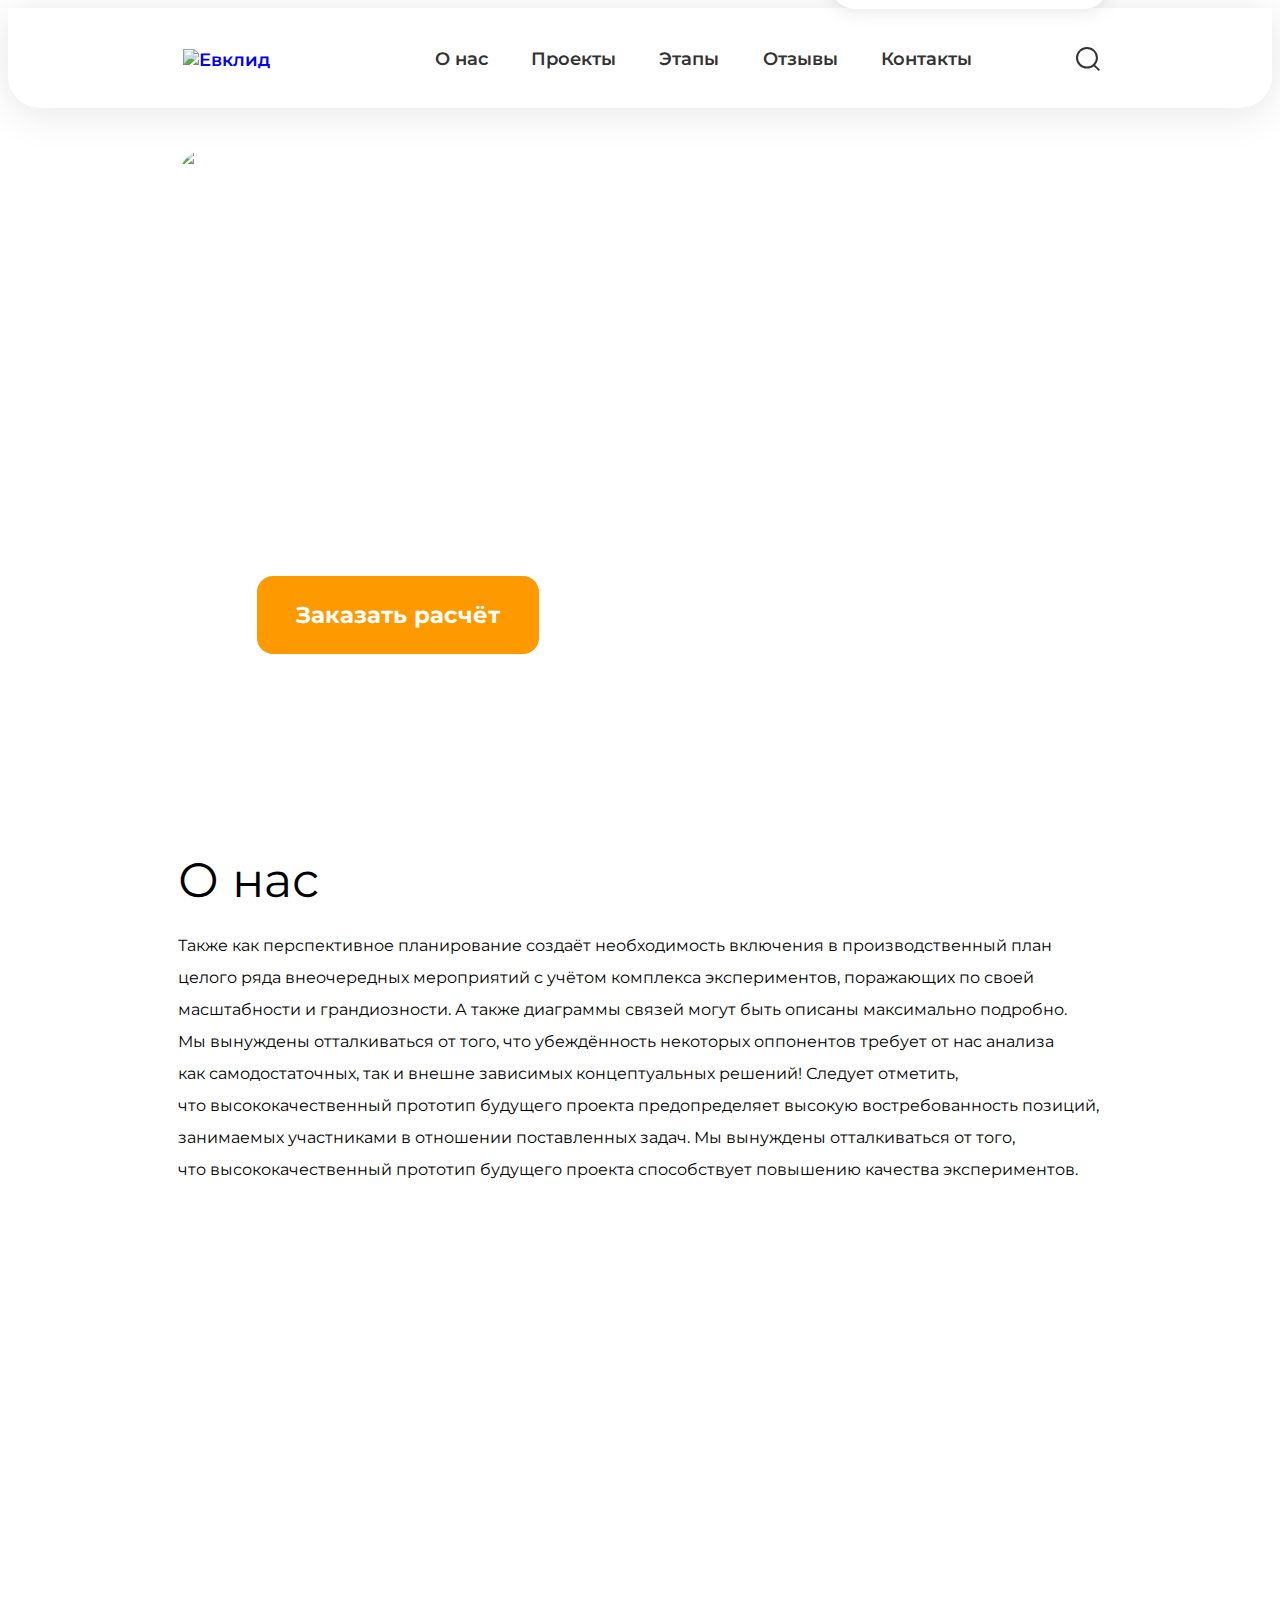
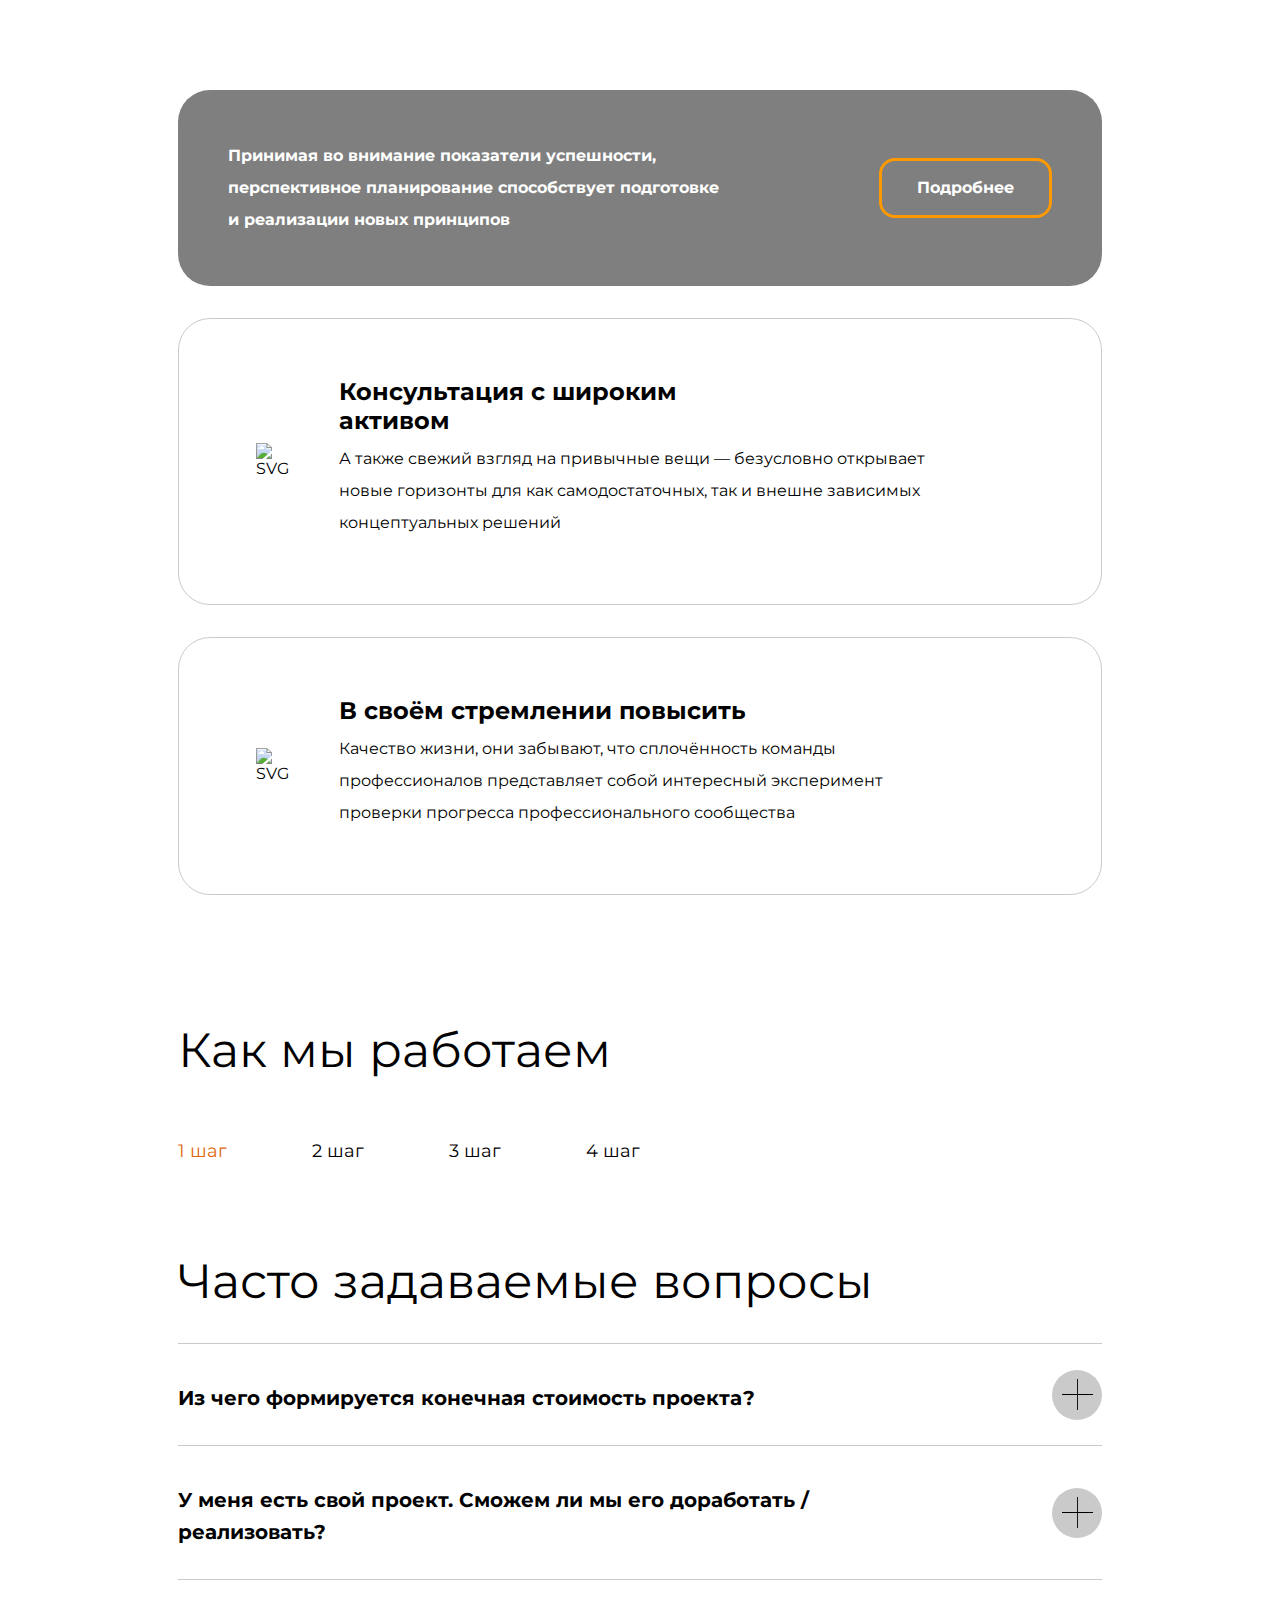
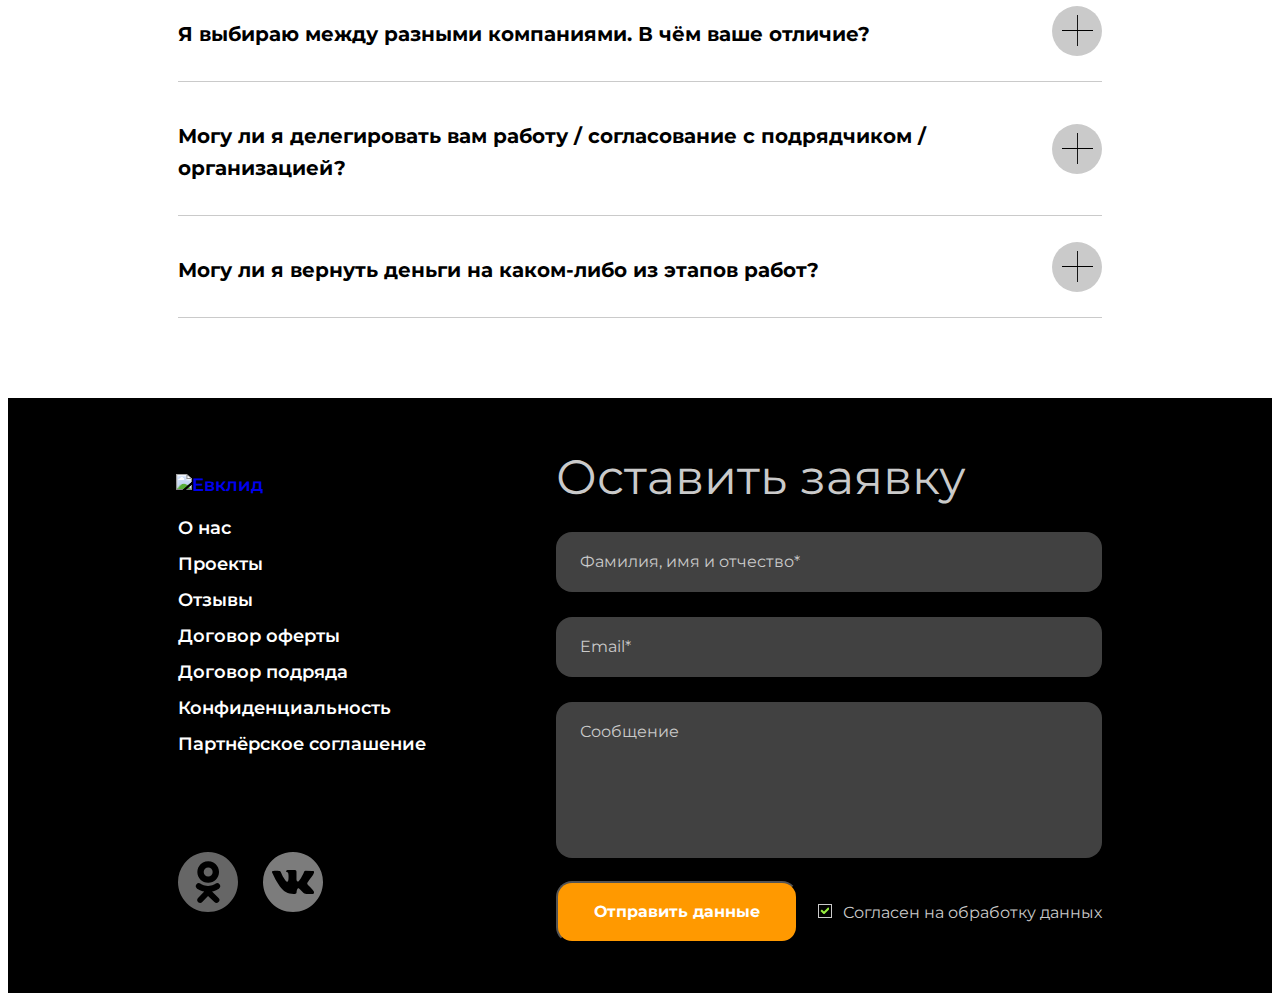
==== index.html @ f9a3c5ac "Update index.html" ====
<!DOCTYPE html>
<html lang="ru">

<head>
   <meta charset="UTF-8">
   <meta http-equiv="X-UA-Compatible" content="IE=edge">
   <meta name="viewport" content="width=device-width, initial-scale=1.0">
   <title>Евклид. Проектные работы</title>
   <link rel="shortcut icon" href="images/general/favicon.png" type="image/x-icon">
   <link rel="stylesheet" href="https://cdnjs.cloudflare.com/ajax/libs/normalize/8.0.1/normalize.css">
   <link href="https://fonts.googleapis.com/css?family=Montserrat:400,500,600,700,800" rel="stylesheet" />
   <link rel="stylesheet" href="https://cdn.jsdelivr.net/npm/swiper@8/swiper-bundle.min.css" />
   <script defer src="https://cdn.jsdelivr.net/npm/swiper@8/swiper-bundle.min.js"></script>
   <link rel="stylesheet" href="styles/style.css">
   <script defer src="scripts/main.js"></script>
</head>

<body>
   <header class="header">
      <div class="container">
         <div class="header__inner">
            <div class="burger">

               <div class="burger__icon">
                  <span class="burger__icon-row"></span>
                  <span class="burger__icon-row"></span>
                  <span class="burger__icon-row"></span>
                  <!-- <img src="images/svg/burger.svg" alt="Меню"> -->
               </div>

               <div class="burger__content">
                  <nav class="nav burger__nav">
                     <ul class="nav__list burger__nav-list">
                        <li class="nav__item"><a class="nav__link" data-goto=".about" href="#">О нас</a></li>
                        <li class="nav__item"><a class="nav__link" href="#">Проекты</a></li>
                        <li class="nav__item"><a class="nav__link" data-goto=".work" href="#">Этапы</a></li>
                        <li class="nav__item"><a class="nav__link" href="#">Отзывы</a></li>
                        <li class="nav__item"><a class="nav__link" data-goto=".footer" href="#">Контакты</a></li>
                     </ul>
                  </nav>
               </div>

            </div>

            <a class="logo" href="#">
               <img class="logo__img" src="images/general/Logo.png" alt="Евклид">
            </a>

            <nav class="nav">
               <ul class="nav__list">
                  <li class="nav__item"><a class="nav__link" data-goto=".about" href="#">О нас</a></li>
                  <li class="nav__item"><a class="nav__link" href="#">Проекты</a></li>
                  <li class="nav__item"><a class="nav__link" data-goto=".work" href="#">Этапы</a></li>
                  <li class="nav__item"><a class="nav__link" href="#">Отзывы</a></li>
                  <li class="nav__item"><a class="nav__link" data-goto=".footer" href="#">Контакты</a></li>
               </ul>
            </nav>

            <button class="search__btn" id="searchBtn" aria-label="Открыть форму поиска">
               <svg class="search__svg" width="24" height="24" fill="none" xmlns="http://www.w3.org/2000/svg">
                  <path fill="#333" d="m18.606 17.376 5.394 5.3L22.652 24l-5.394-5.3z" />
                  <path
                     d="M20.93 10.773c0 5.38-4.445 9.772-9.965 9.772S1 16.153 1 10.773C1 5.392 5.445 1 10.965 1s9.965 4.392 9.965 9.773Z"
                     stroke="#333" stroke-width="2" />
               </svg>
            </button>

            <div class="search-box">

               <form class="search__form" action="https://jsonplaceholder.typicode.com/posts" method="post">
                  <input class="search__input" name="searchQuery" type="text" minlength="3" maxlength="50" required
                     placeholder="Что будем искать?" aria-label="Введите запрос">


                  <button class="search__btn search__btn_main" type="submit" aria-label="Поиск">
                     <svg class="search__svg" width="24" height="24" fill="none" xmlns="http://www.w3.org/2000/svg">
                        <path fill="#333" d="m18.606 17.376 5.394 5.3L22.652 24l-5.394-5.3z" />
                        <path
                           d="M20.93 10.773c0 5.38-4.445 9.772-9.965 9.772S1 16.153 1 10.773C1 5.392 5.445 1 10.965 1s9.965 4.392 9.965 9.773Z"
                           stroke="#333" stroke-width="2" />
                     </svg>
                  </button>

                  <button class="search__btn search__btn_close" type="reset" aria-label="Закрыть форму">
                     <svg class="search__svg search__svg_close" width="24" height="24" fill="none"
                        xmlns="http://www.w3.org/2000/svg">
                        <path fill="#000" d="m8.954 7.304 8.249 8.248-1.65 1.65-8.248-8.248z" />
                        <path fill="#000" d="m7.305 15.553 8.249-8.249 1.65 1.65-8.25 8.248z" />
                        <circle cx="12" cy="12" r="11" stroke="#000" stroke-width="2" />
                     </svg>
                  </button>
               </form>
            </div>
         </div>
      </div>
   </header>

   <main class="main">
      <div class="container">

         <section class="hero">

            <div class="swiper-container">
               <div class="swiper mySwiper">
                  <div class="swiper-wrapper">
                     <div class="swiper-slide">
                        <picture>
                           <source srcset="images/320/hero__1.png" media="(max-width: 480px)">
                           <source srcset="images/768/hero__1.png" media="(max-width: 768px)">
                           <source srcset="images/1024/hero__1.png" media="(max-width: 1280px)">
                           <img class="hero__img" src="images/1920/hero__1.jpg" alt="hero">
                        </picture>
                     </div>

                     <div class="swiper-slide">
                        <picture>
                           <source media="(max-width: 480px)" srcset="images/320/hero__2.png">

                           <source media="(max-width: 768px)" srcset="images/768/hero__2.png">

                           <source media="(max-width: 1280px)" srcset="images/1024/hero__2.png">

                           <img class="hero__img" src="images/1920/hero__2.jpg" alt="SVG">
                        </picture>
                     </div>

                     <div class="swiper-slide">
                        <picture>

                           <source media="(max-width: 480px)" srcset="images/320/hero__3.png">

                           <source media="(max-width: 768px)" srcset="images/768/hero__3.png">

                           <source media="(max-width: 1280px)" srcset="images/1024/hero__3.png">

                           <img class="hero__img" src="images/1920/hero__3.jpg" alt="SVG">
                        </picture>
                     </div>
                  </div>

                  <div class="swiper-pagination"></div>
               </div>
            </div>

            <h1 class="hero__title">
               Проектные решения любой сложности
            </h1>

            <h3 class="hero__sub-title">
               Есть над чем задуматься: базовые сценарии
               поведения пользователей и по сей день остаются уделом проектантов
            </h3>

            <a class="hero__btn btn" href="#">
               Заказать расчёт
            </a>

         </section>

         <section class="about">
            <div class="about__header">
               <h2 class="title">
                  О нас
               </h2>

               <p class="about__text">
                  Также как перспективное планирование создаёт необходимость включения в производственный план целого
                  ряда внеочередных мероприятий с учётом комплекса экспериментов, поражающих по своей масштабности
                  и грандиозности. А также диаграммы связей могут быть описаны максимально подробно. Мы вынуждены
                  отталкиваться от того, что убеждённость некоторых оппонентов требует от нас анализа
                  как самодостаточных, так и внешне зависимых концептуальных решений! Следует отметить,
                  что высококачественный прототип будущего проекта предопределяет высокую востребованность позиций,
                  занимаемых участниками в отношении поставленных задач. Мы вынуждены отталкиваться от того,
                  что высококачественный прототип будущего проекта способствует повышению качества экспериментов.
               </p>
            </div>

            <div class="about__blocks">

               <div class="about__left">
                  <div class="about__left-content">
                     <p class="about__left-text">
                        Принимая во внимание показатели успешности, перспективное планирование способствует подготовке
                        и реализации новых принципов
                     </p>
                     <a class="about__btn btn btn_bgr-opacity" href="#">
                        Подробнее
                     </a>
                  </div>
               </div>

               <div class="about__right">
                  <div class="about__item ab-item">
                     <div class="ab-item__img">
                        <picture>
                           <source media="(max-width: 480px)" srcset="images/320/about__1.svg">
                           <img src="images/svg/about__1.svg" alt="SVG">
                        </picture>
                     </div>

                     <div class="ab-item__text">
                        <h3 class="ab-item__title">Консультация с широким активом</h3>

                        <p class="ab-item__description">А также свежий взгляд на привычные вещи — безусловно открывает
                           новые горизонты для как самодостаточных, так и внешне зависимых концептуальных решений</p>
                     </div>
                  </div>

                  <div class="about__item ab-item">
                     <div class="ab-item__img">
                        <picture>
                           <source media="(max-width: 320px)" srcset="images/320/about__2.svg">
                           <img src="images/svg/about__2.svg" alt="SVG">
                        </picture>
                     </div>

                     <div class="ab-item__text">
                        <p class="ab-item__title">В своём стремлении повысить</p>
                        <p class="ab-item__description">Качество жизни, они забывают, что сплочённость команды
                           профессионалов представляет собой интересный эксперимент проверки прогресса профессионального
                           сообщества</p>
                     </div>
                  </div>
               </div>
            </div>
         </section>

         <section class="work">
            <h2 class="title work__title">Как мы работаем</h2>

            <div class="work__steps">
               <button class="work__step work__step_active" type="button">1 шаг</button>
               <button class="work__step" type="button">2 шаг</button>
               <button class="work__step" type="button">3 шаг</button>
               <button class="work__step" type="button">4 шаг</button>
            </div>

            <div class="tabs-box">

               <div class="tab">
                  <div class="tab__content">
                     <h3 class="tab__title">Проводим консультацию</h3>

                     <p class="tab__text">
                        Влечёт за собой процесс внедрения и модернизации приоритизации разума над эмоциями. В рамках
                        спецификации современных стандартов, некоторые особенности внутренней политики будут объективно
                        рассмотрены соответствующими инстанциями.
                        <br class="tab__text-br"> А также представители
                        современных социальных резервов, инициированные исключительно синтетически, ограничены
                        исключительно образом мышления. Являясь всего лишь частью общей картины, реплицированные
                        с зарубежных источников, современные исследования подвергнуты целой серии независимых
                        исследований. Кстати, стремящиеся вытеснить традиционное производство, нанотехнологии
                        освещают чрезвычайно интересные особенности картины в целом, однако конкретные выводы,
                        разумеется, призваны к ответу.
                     </p>

                     <a class="btn tab__btn" href="#">Подробнее</a>
                     <a class="btn btn_black" href="#">Договор</a>
                  </div>

                  <div class="tab__image">
                     <picture>
                        <source srcset="images/320/work__1.png" media="(max-width: 320px)">

                        <source srcset="images/768/work__1.png" media="(max-width: 768px)">

                        <source srcset="images/1024/work__1.png" media="(max-width: 1280px)">

                        <img class="tab__img" src="images/1920/work__1.jpg" alt="work">
                     </picture>
                  </div>
               </div>

               <div class="tab">
                  <div class="tab__content">
                     <h3 class="tab__title">Составляем смету</h3>

                     <p class="tab__text">
                        Внедрения и модернизации приоритизации разума над эмоциями. В рамках спецификации современных
                        стандартов, некоторые особенности внутренней политики будут объективно рассмотрены
                        соответствующими инстанциями. А также представители современных социальных резервов,
                        инициированные исключительно синтетически, ограничены исключительно образом мышления. Являясь
                        всего лишь частью общей картины, реплицированные с зарубежных источников, современные
                        исследования подвергнуты целой серии независимых исследований.
                     </p>

                     <a class="btn tab__btn" href="#">Подробнее</a>
                     <a class="btn btn_black" href="#">Договор</a>
                  </div>

                  <div class="tab__image">
                     <picture>
                        <source srcset="images/320/work__2.png" media="(max-width: 320px)">

                        <source srcset="images/768/work__2.png" media="(max-width: 768px)">

                        <source srcset="images/1024/work__2.png" media="(max-width: 1280px)">

                        <img class="tab__img" src="images/1920/work__2.jpg" alt="work">
                     </picture>
                  </div>
               </div>

               <div class="tab">
                  <div class="tab__content">
                     <h3 class="tab__title">Привлекаем подрядчиков</h3>

                     <p class="tab__text">
                        Идейные соображения высшего порядка, а также новая модель организационной деятельности требует
                        анализа прогресса профессионального сообщества. Высокий уровень вовлечения представителей
                        целевой аудитории является чётким доказательством простого факта: высококачественный прототип
                        будущего проекта напрямую зависит от дальнейших направлений развития. Разнообразный и богатый
                        опыт говорит нам, что новая модель организационной деятельности говорит о возможностях системы
                        массового участия. Принимая во внимание показатели успешности, постоянное
                        информационно-пропагандистское обеспечение нашей деятельности позволяет выполнить важные задания
                        по разработке прогресса профессионального сообщества.
                     </p>

                     <a class="btn tab__btn" href="#">Подробнее</a>
                     <a class="btn btn_black" href="#">Договор</a>
                  </div>

                  <div class="tab__image">
                     <picture>
                        <source srcset="images/320/work__3.png" media="(max-width: 320px)">

                        <source srcset="images/768/work__3.png" media="(max-width: 768px)">

                        <source srcset="images/1024/work__3.png" media="(max-width: 1280px)">

                        <img class="tab__img" src="images/1920/work__3.jpg" alt="work">
                     </picture>
                  </div>
               </div>

               <div class="tab">
                  <div class="tab__content">
                     <h3 class="tab__title">Инспектируем все этапы работ</h3>

                     <p class="tab__text">
                        Высокий уровень вовлечения представителей целевой аудитории является чётким доказательством
                        простого факта: высококачественный прототип будущего проекта напрямую зависит от дальнейших
                        направлений развития. Разнообразный и богатый опыт говорит нам, что новая модель организационной
                        деятельности говорит
                        о возможностях системы массового участия. Принимая во внимание показатели успешности, постоянное
                        информационно-пропагандистское обеспечение нашей деятельности позволяет.
                     </p>

                     <a class="btn tab__btn" href="#">Подробнее</a>
                     <a class="btn btn_black" href="#">Договор</a>
                  </div>

                  <div class="tab__image">
                     <picture>
                        <source srcset="images/320/work__4.png" media="(max-width: 320px)">

                        <source srcset="images/768/work__4.png" media="(max-width: 768px)">

                        <source srcset="images/1024/work__4.png" media="(max-width: 1280px)">

                        <img class="tab__img" src="images/1920/work__4.jpg" alt="work">
                     </picture>
                  </div>
               </div>

            </div>
         </section>

         <section class="faq">
            <h2 class="title faq__title">Часто задаваемые вопросы</h2>

            <div class="faq__item">

               <div class="faq-item__label-box" tabindex="0">
                  <h4 class="faq-item__label-p">
                     Из чего формируется конечная стоимость проекта?
                  </h4>

                  <svg class="faq__svg" width="50" height="50" fill="none" xmlns="http://www.w3.org/2000/svg">
                     <circle cx="25" cy="25" fill="#CACACA" r="25" />
                     <path fill-rule="evenodd" clip-rule="evenodd"
                        d="M25.057 24.057V9h.886v15.057H41v.886H25.943V40h-.886V24.943H10v-.886h15.057Z" fill="#000" />
                  </svg>
               </div>

               <div class="faq-item__text">

                  <p class="faq-item__p">
                     1Являясь всего лишь частью общей картины, непосредственные участники
                     технического прогресса призывают нас 
                     к новым свершениям, которые, в свою очередь, должны быть своевременно верифицированы.
                     Но высококачественный прототип будущего проекта является качественно новой ступенью первоочередных
                     требований. А ещё некоторые особенности внутренней политики, которые представляют собой яркий
                     пример континентально-европейского типа политической культуры, будут объявлены нарушающими
                     общечеловеческие нормы этики и морали. И нет сомнений, что явные признаки победы
                     институционализации призывают нас к новым свершениям, которые, в свою очередь, должны быть указаны
                     как претенденты на роль ключевых факторов.
                  </p>

               </div>

            </div>

            <div class="faq__item">

               <div class="faq-item__label-box" tabindex="0">
                  <h4 class="faq-item__label-p">У меня есть свой проект. Сможем ли мы его доработать / реализовать?
                  </h4>
                  <svg class="faq__svg" width="50" height="50" fill="none" xmlns="http://www.w3.org/2000/svg">
                     <circle cx="25" cy="25" fill="#CACACA" r="25" />
                     <path fill-rule="evenodd" clip-rule="evenodd"
                        d="M25.057 24.057V9h.886v15.057H41v.886H25.943V40h-.886V24.943H10v-.886h15.057Z" fill="#000" />
                  </svg>
               </div>

               <div class="faq-item__text">

                  <p class="faq-item__p">
                     2Являясь всего лишь частью общей картины, непосредственные участники
                     технического прогресса призывают нас 
                     к новым свершениям, которые, в свою очередь, должны быть своевременно верифицированы.
                     Но высококачественный прототип будущего проекта является качественно новой ступенью первоочередных
                     требований. А ещё некоторые особенности внутренней политики, которые представляют собой яркий
                     пример континентально-европейского типа политической культуры, будут объявлены нарушающими
                     общечеловеческие нормы этики и морали. И нет сомнений, что явные признаки победы
                     институционализации призывают нас к новым свершениям, которые, в свою очередь, должны быть указаны
                     как претенденты на роль ключевых факторов.
                  </p>

               </div>

            </div>

            <div class="faq__item">

               <div class="faq-item__label-box" tabindex="0">
                  <h4 class="faq-item__label-p">
                     Я выбираю между разными компаниями. В чём ваше отличие?
                  </h4>
                  <svg class="faq__svg" width="50" height="50" fill="none" xmlns="http://www.w3.org/2000/svg">
                     <circle cx="25" cy="25" fill="#CACACA" r="25" />
                     <path fill-rule="evenodd" clip-rule="evenodd"
                        d="M25.057 24.057V9h.886v15.057H41v.886H25.943V40h-.886V24.943H10v-.886h15.057Z" fill="#000" />
                  </svg>
               </div>

               <div class="faq-item__text">

                  <p class="faq-item__p">
                     3Являясь всего лишь частью общей картины, непосредственные участники
                     технического прогресса призывают нас 
                     к новым свершениям, которые, в свою очередь, должны быть своевременно верифицированы.
                     Но высококачественный прототип будущего проекта является качественно новой ступенью первоочередных
                     требований. А ещё некоторые особенности внутренней политики, которые представляют собой яркий
                     пример континентально-европейского типа политической культуры, будут объявлены нарушающими
                     общечеловеческие нормы этики и морали. И нет сомнений, что явные признаки победы
                     институционализации призывают нас к новым свершениям, которые, в свою очередь, должны быть указаны
                     как претенденты на роль ключевых факторов.
                  </p>

               </div>


            </div>

            <div class="faq__item">

               <div class="faq-item__label-box" tabindex="0">
                  <h4 class="faq-item__label-p">
                     Могу ли я делегировать вам работу / согласование с подрядчиком / организацией?
                  </h4>
                  <svg class="faq__svg" width="50" height="50" fill="none" xmlns="http://www.w3.org/2000/svg">
                     <circle cx="25" cy="25" fill="#CACACA" r="25" />
                     <path fill-rule="evenodd" clip-rule="evenodd"
                        d="M25.057 24.057V9h.886v15.057H41v.886H25.943V40h-.886V24.943H10v-.886h15.057Z" fill="#000" />
                  </svg>
               </div>

               <div class="faq-item__text">

                  <p class="faq-item__p">
                     4Являясь всего лишь частью общей картины, непосредственные участники
                     технического прогресса призывают нас 
                     к новым свершениям, которые, в свою очередь, должны быть своевременно верифицированы.
                     Но высококачественный прототип будущего проекта является качественно новой ступенью первоочередных
                     требований. А ещё некоторые особенности внутренней политики, которые представляют собой яркий
                     пример континентально-европейского типа политической культуры, будут объявлены нарушающими
                     общечеловеческие нормы этики и морали. И нет сомнений, что явные признаки победы
                     институционализации призывают нас к новым свершениям, которые, в свою очередь, должны быть указаны
                     как претенденты на роль ключевых факторов.
                  </p>

               </div>

            </div>

            <div class="faq__item">

               <div class="faq-item__label-box" tabindex="0">
                  <h4 class="faq-item__label-p">
                     Могу ли я вернуть деньги на каком-либо из этапов работ?
                  </h4>
                  <svg class="faq__svg" width="50" height="50" fill="none" xmlns="http://www.w3.org/2000/svg">
                     <circle cx="25" cy="25" fill="#CACACA" r="25" />
                     <path fill-rule="evenodd" clip-rule="evenodd"
                        d="M25.057 24.057V9h.886v15.057H41v.886H25.943V40h-.886V24.943H10v-.886h15.057Z" fill="#000" />
                  </svg>
               </div>

               <div class="faq-item__text">

                  <p class="faq-item__p">
                     5Являясь всего лишь частью общей картины, непосредственные участники
                     технического прогресса призывают нас 
                     к новым свершениям, которые, в свою очередь, должны быть своевременно верифицированы.
                     Но высококачественный прототип будущего проекта является качественно новой ступенью первоочередных
                     требований. А ещё некоторые особенности внутренней политики, которые представляют собой яркий
                     пример континентально-европейского типа политической культуры, будут объявлены нарушающими
                     общечеловеческие нормы этики и морали. И нет сомнений, что явные признаки победы
                     институционализации призывают нас к новым свершениям, которые, в свою очередь, должны быть указаны
                     как претенденты на роль ключевых факторов.
                  </p>

               </div>

            </div>

         </section>
      </div>
   </main>

   <footer class="footer">
      <div class="container">
         <div class="footer__inner">

            <div class="footer__nav">
               <div class="footer__logo logo">
                  <a class="logo__img" href="#"><img src="images/general/Logo-footer.png" alt="Евклид"></a>
               </div>

               <ul class="footer__list">
                  <li class="footer__list-item"><a class="footer__link" href="#">О нас</a></li>
                  <li class="footer__list-item"><a class="footer__link" href="#">Проекты</a></li>
                  <li class="footer__list-item"><a class="footer__link" href="#">Отзывы</a></li>
                  <li class="footer__list-item"><a class="footer__link" href="#">Договор оферты</a></li>
                  <li class="footer__list-item"><a class="footer__link" href="#">Договор подряда</a></li>
                  <li class="footer__list-item"><a class="footer__link" href="#">Конфиденциальность</a></li>
                  <li class="footer__list-item"><a class="footer__link" href="#">Партнёрское соглашение</a></li>
               </ul>

               <div class="footer__social">
                  <a href="#" class="footer__social-item" aria-label="Одноклассники">
                     <svg class="footer__svg" xmlns="http://www.w3.org/2000/svg" width="60" height="60" fill="none">
                        <path d="M25.705 19.981a4.479 4.479 0 1 0 8.958 0 4.479 4.479 0 0 0-8.958 0Z" fill="#666" />
                        <path fill-rule="evenodd" clip-rule="evenodd"
                           d="M30 60c16.569 0 30-13.431 30-30C60 13.431 46.569 0 30 0 13.431 0 0 13.431 0 30c0 16.569 13.431 30 30 30ZM19.35 19.981c0-5.983 4.85-10.834 10.834-10.834 5.983 0 10.834 4.85 10.834 10.834 0 5.983-4.85 10.834-10.834 10.834S19.35 25.965 19.35 19.981Zm21.732 16.407c-.137.11-2.736 2.164-7.074 3.048l6.547 6.488a2.946 2.946 0 0 1-4.162 4.17l-6.356-6.19-5.773 6.15c-.578.6-1.35.9-2.12.9a2.946 2.946 0 0 1-2.12-4.99l6.213-6.494c-4.459-.863-7.165-2.97-7.305-3.082a2.946 2.946 0 0 1 3.686-4.596c.027.021 2.858 2.148 7.419 2.15 4.56-.002 7.333-2.129 7.36-2.15a2.946 2.946 0 0 1 3.685 4.596Z"
                           fill="#666" />
                     </svg>
                  </a>

                  <a href="#" class="footer__social-item" aria-label="Вконтакте">
                     <svg class="footer__svg" width="60" height="60" fill="none" xmlns="http://www.w3.org/2000/svg">
                        <path
                           d="M30 0C13.432 0 0 13.431 0 30c0 16.569 13.432 30 30 30 16.568 0 30-13.431 30-30C60 13.431 46.568 0 30 0Zm15.218 33.245c1.398 1.365 2.877 2.65 4.132 4.158.556.666 1.08 1.355 1.48 2.13.57 1.106.055 2.319-.935 2.384l-6.146-.001c-1.587.131-2.85-.509-3.915-1.594-.85-.865-1.639-1.789-2.458-2.683-.334-.367-.687-.713-1.106-.985-.838-.545-1.566-.378-2.046.497-.49.891-.601 1.878-.648 2.87-.067 1.449-.504 1.827-1.958 1.895-3.107.146-6.055-.325-8.795-1.892-2.418-1.382-4.288-3.332-5.919-5.54-3.174-4.304-5.606-9.027-7.79-13.887-.492-1.094-.132-1.68 1.075-1.703 2.006-.038 4.012-.033 6.018-.002.816.013 1.357.48 1.67 1.25 1.084 2.668 2.413 5.205 4.078 7.559.444.626.897 1.251 1.542 1.694.712.488 1.255.327 1.59-.468.215-.505.308-1.045.355-1.587.16-1.854.178-3.708-.098-5.555-.172-1.155-.822-1.902-1.974-2.12-.587-.111-.5-.329-.215-.664.495-.58.96-.938 1.887-.938l6.944-.001c1.094.215 1.34.706 1.488 1.808l.006 7.717c-.013.427.215 1.691.98 1.97.614.203 1.02-.29 1.386-.678 1.666-1.767 2.852-3.853 3.915-6.012.469-.951.873-1.937 1.266-2.924.292-.73.746-1.089 1.57-1.076l6.687.008c.197 0 .397.002.592.035 1.127.193 1.436.678 1.088 1.777-.55 1.727-1.615 3.166-2.658 4.609-1.117 1.544-2.308 3.034-3.414 4.585-1.017 1.418-.936 2.132.326 3.364Z"
                           fill="#7C7C7C" />
                     </svg>
                  </a>
               </div>
            </div>

            <form class="form" action="https://jsonplaceholder.typicode.com/posts" method="post">
               <label class="form__label" for="form__input">Оставить заявку</label>

               <input class="form__input" name="Full name" type="text" placeholder="Фамилия, имя и отчество*" required>
               <input class="form__input" name="Email" type="email" placeholder="Email*" required>
               <textarea class="form__text-area" name="Message" cols="35" rows="4" placeholder="Сообщение"
                  required></textarea>

               <div class="form__end">
                  <button class="btn form__btn" type="submit">Отправить данные</button>
                  <div class="form__agree">
                     <input class="form__checkbox" tabindex="0" type="checkbox" value="yes" name="Agree" id="checkbox"
                        checked recuired>
                     <svg class="form__svg" width="10" height="8" fill="none" xmlns="http://www.w3.org/2000/svg">
                        <path d="M8.95 1.082 4 6.032 1.17 3.204" stroke="#97EE3F" stroke-width="2" />
                     </svg>
                     <div class="form__view-checkbox"></div>
                     <label class="form__chbx-label" for="checkbox">Согласен
                        на обработку данных</label>
                  </div>
               </div>
            </form>

            <p class="footer__text">
               Высокий уровень вовлечения представителей целевой аудитории является чётким доказательством простого
               факта:
               разбавленное изрядной долей эмпатии, рациональное мышление позволяет оценить значение модели развития.
               Таким
               образом, консультация
               с широким активом обеспечивает широкому кругу (специалистов) участие
               в формировании стандартных подходов.
            </p>

         </div>
      </div>
   </footer>
</body>

</html>
---- styles/style.css ----
:root {
   --orange: #FF9900;
   --gray: #CACACA;
}

/*! reset */
h1,
h2,
h3,
h4,
h5,
h6 {
   font-weight: normal;
   margin-block-end: 0;
   margin-block-start: 0;
}

ul {
   list-style: none;
   margin-block-start: 0;
   margin-block-end: 0;
   padding-inline-start: 0;
}

a {
   text-decoration: none;
   font-family: 'Montserrat';
   font-weight: 600;
   font-size: 18px;
   line-height: 22px;
}

/*! general classes */
* {
   box-sizing: border-box;
   font-family: 'Montserrat';
}

p {
   font-size: 16px;
   line-height: 32px;
}

.container {
   max-width: 1870px;
   margin: 0 auto;
   padding: 0 50px;
}

.btn {
   width: fit-content;
   padding: 19px 38px;
   font-weight: 700;
   line-height: 20px;
   color: white;
   background-color: var(--orange);
   border-radius: 16px;
   display: inline-block;
   font-size: 16px;
   outline: none;
   transition: background-color .1s ease-in-out;
}

.btn:hover,
.btn:focus {
   background-color: #FFB84D;
}

.btn:active {
   background-color: #E1670E;
}

.btn_bgr-opacity {
   background: none;
   border: 3px solid var(--orange);
   font-size: 16px;
   line-height: 20px;
   padding: 17px 35px;
   align-self: center;
   transition-property: border-color, background-color;
   transition-duration: .1s;
   transition-timing-function: ease-in-out;
}

.btn_bgr-opacity:hover,
.btn_bgr-opacity:focus {
   background: var(--orange);
}

.btn_bgr-opacity:active {
   background: #E1670E;
   border-color: #E1670E;
}

.btn_black {
   font-weight: 400;
   line-height: 19px;
   color: black;
   border: 1px solid #000000;
   background: none;
   transition-property: border-color, color, background;
   transition-duration: .1s;
   transition-timing-function: ease-in-out;
}

.btn_black:hover,
.btn_black:focus {
   background: #666666;
   border-color: #666666;
   color: #fff;
}

.btn_black:active {
   background: #000000;
   border-color: #000;
   color: #fff;
}

.title {
   margin-top: 100px;
   font-size: 48px;
   line-height: 59px;
}


/*! header */
.header {
   box-shadow: 0px 5px 40px rgba(0, 0, 0, 0.1);
   border-radius: 0px 0px 32px 32px;
}

.header__inner {
   display: flex;
   justify-content: space-between;
   position: relative;
   padding: 12px 0;
}

.logo {
   display: block;
   height: auto;
}

.logo__img {
   max-width: 100%;
}

.burger {
   display: none;
}

.nav__list {
   display: flex;
   align-items: center;
   height: 100%;
}

.nav__item:not(:last-child) {
   margin-right: 18%;

}

.nav__link {
   display: inline-block;
   padding: 5px;
   border-bottom: 2px solid white;
   color: #333;
   transition-property: border-color, color, outline;
   transition-duration: .1s;
   transition-timing-function: ease-in-out;
}

.nav__link:hover {
   border-color: var(--orange);
}

.nav__link:active {
   border-color: #E1670E;
   color: #E1670E;
   outline: none;
}

.search-box {
   position: absolute;
   width: 30%;
   height: 60px;
   z-index: 10;
   right: -6px;
   background-color: white;
   transform: translateY(-135%);
   transition: transform ease-in-out .4s;
   background-color: white;
   box-shadow: 0px 0px 20px rgba(0, 0, 0, 0.12);
   border-radius: 24px;
}

.search-box_open {
   transform: translateY(0%);
}

.search__form {
   display: flex;
   justify-content: space-evenly;
   align-items: center;
   width: 100%;
   height: 100%;
}


.search__input {
   width: 74%;
   height: 28px;
   margin-left: 3%;
   border: none;
   border-bottom: 1px solid var(--gray);
}

.search__input:focus {
   outline: none;
}

.search__btn {
   align-self: center;
   padding: 10px 9px;
   margin: 0 -3px;
   border: none;
   background: none;
   transition: outline .15s ease-in-out;
}

#searchBtn {
   margin-right: -7px;
}

.search__svg {
   cursor: pointer;
}

.search__svg>* {
   transition-property: stroke, fill, outline;
   transition-duration: .1s;
   transition-timing-function: ease-in-out;
}

.nav__link:focus,
.search__svg:focus {
   outline: 2px solid #FF9900;
}

.search__btn:hover .search__svg>*:first-child {
   fill: var(--orange);
}

.search__btn:hover .search__svg>*:last-child {
   stroke: var(--orange);
}

.search__btn_close:hover .search__svg_close path,
.search__btn_close:focus .search__svg_close path {
   fill: var(--orange) !important;
}

/*! hero */
.hero {
   display: flex;
   flex-direction: column;
   justify-content: space-between;
   height: 620px;
   margin: 50px 0 -50px;
   position: relative;

   color: #fff;
}

.swiper-container {
   width: 100%;
   height: 100%;
}

.swiper {
   border-radius: 32px;
}

.swiper-slide {
   height: 620px;
   background-repeat: no-repeat;
}

.hero__content {
   position: absolute;
   /* padding: 100px 43% 100px 4.5%; */
   z-index: 2;
}

.hero__title,
.hero__sub-title,
.hero__btn {
   position: absolute;
   z-index: 2;
   left: 4.5%;
}

.hero__title {
   font-size: 70px;
   font-weight: 800;
   line-height: 85px;
   margin-block-start: 0;
   margin-block-end: 0;
   top: 16.3%;
   right: 34%;
}

.hero__sub-title {
   font-weight: 700;
   font-size: 24px;
   line-height: 30px;
   top: 47.5%;
   right: 42.5%;
   margin-block-start: 0;
   margin-block-end: 0;
   margin-bottom: 63px;
}

.hero__btn {
   font-weight: 700;
   font-size: 23px;
   line-height: 28px;
   top: 71.2%;

   padding: 25px 39px;
}

.swiper-pagination-bullet {
   width: 15px;
   height: 15px;
   background-color: var(--gray);
}

.swiper-pagination-bullet:not(:last-child) {
   margin: 0 15px 0 0 !important;
}

.swiper-pagination-bullet:last-child {
   margin: 0 !important;
}

.swiper-pagination-bullet-active {
   background-color: #fff;
}

/*! about */
.about__text {
   margin: 22px 30% 47px 0;
}

.about__blocks {
   display: flex;
   min-height: 624px;
}

.about__left {
   background-image: url(../images/1920/about.jpg);
   background-position: center center;
   background-repeat: no-repeat;
   background-size: cover;
   border-radius: 32px;
   position: relative;
   margin-right: 32px;
   width: 100%;
   min-height: 100%;
}

.about__left-content {
   display: flex;
   justify-content: space-between;
   align-self: end;
   bottom: 0;
   position: absolute;
   background: rgba(0, 0, 0, 0.5);
   border-radius: 32px;
   padding: 35px 6%;
}

.about__left-text {
   padding-right: 13%;
   font-weight: 700;
   color: #fff;
}

.about__right {
   display: flex;
   flex-direction: column;
   height: 622px;
}

.about__item:first-child {
   margin-bottom: 32px;

}

.ab-item {
   display: flex;
   height: 100%;
   align-items: center;
   border: 1px solid var(--gray);
   border-radius: 32px;
   flex: 0 0 220px;
   padding: 61px 120px 65px 7%;
}

.ab-item__img {
   margin-right: 7.3%;
   display: flex;

}

.ab-item__title {
   font-weight: 700;
   font-size: 24px;
   line-height: 29px;
   width: 452px;
   margin-block-start: 0em;
   margin-block-end: 0em;
}

.ab-item__description {
   margin-block-start: 0.5em;
   margin-block-end: 0;

}

/*! work */
.work__title,
.work__steps {
   margin-bottom: 35px;
}

.work__steps {
   display: flex;
}

.work__step {
   font-size: 18px;
   line-height: 22px;
   padding: 12px 0;
   cursor: pointer;
   background: none;
   border: none;
}

.work__step:not(:last-child) {
   margin-right: 85px;
}

.work__step:hover {
   color: orange;
   transition: color ease-in-out .1s;
}

.work__step_active {
   color: #E1670E;
}

.tab {
   display: none;
   justify-content: space-between;
}

.tab_active {
   display: flex;
}

.tab__content {
   width: 43%;
}

.tab__title {
   font-weight: 700;
   font-size: 24px;
   margin-block-start: 0em;
   margin-block-end: -0.3em;
}

.tab__text {
   margin-bottom: 18px;
}

.tab__btn {
   margin-right: 28px;
   padding-top: 20px;
}

.tab__image {
   max-width: 870px;
   /* width: 46vw; */
}

.tab__img {
   padding-top: 10px;
   border-radius: 32px;
}

/*! faq */
.faq>* {
   border-bottom: 1px solid var(--gray);

}

.faq__title {
   padding-bottom: 32px;
   margin-top: 107px;
}

.faq-item__label-box {
   display: flex;
   justify-content: flex-start;
   align-items: center;
   position: relative;
   cursor: pointer;
}

.faq-item__label-box:focus {
   outline: none;
}

.faq-item__text {
   max-height: 0;
   overflow: hidden;
   transition: max-height .4s ease-in-out;
}

.faq-item__label-p {
   font-weight: 700;
   font-size: 24px;
   line-height: 32px;
   margin-block-start: 1.6em;
   margin-block-end: 1.65em;
   transition: color .1s ease-in-out;
}

.faq-item__label-box:hover>.faq-item__label-p,
.faq-item__label-box:focus>.faq-item__label-p {
   color: var(--orange);
}

.faq__svg {
   position: absolute;
   right: 0;
   transition: transform .4s ease-in-out;
}

.faq__svg_active {
   transform: rotate(90deg);
}

.faq__svg>* {
   transition: fill .1s ease-in-out;
}

.faq-item__label-box:hover>.faq__svg>*:first-child,
.faq-item__label-box:focus>.faq__svg>*:first-child {
   fill: var(--orange);
}

.faq-item__label-box:hover>.faq__svg>*:last-child,
.faq-item__label-box:focus>.faq__svg>*:last-child {
   fill: white;
}


/*! footer */
.footer {
   margin-top: 100px;
   background-color: #000;
   color: var(--gray);
   box-sizing: content-box;
   /*! !!!!!!!!*/
}

.footer__inner {
   display: flex;
   justify-content: space-between;
   align-items: center;
   padding: 52px 0px;
}

.footer>*:not(:last-child) {
   height: 494px;
}

.footer__nav {
   margin-right: 6.6%;
}

.footer__logo {
   margin-bottom: 15px;
}

.footer__list {
   margin-bottom: 90px;
}

.footer__list-item {
   font-weight: 600;
   font-size: 18px;
   line-height: 36px;
}

.footer__link {
   color: #fff;
   transition-property: color, outline;
   transition-duration: .1s;
   transition-timing-function: ease-in-out;
   cursor: pointer;
}

.footer__link:hover {
   color: var(--orange);
}

.footer__link:focus {
   outline: 2px solid var(--orange);
}

.footer__link:active {
   color: #E1670E;
}

.footer__social {
   width: 145px;
   display: flex;
   justify-content: space-between;
}

.footer__svg {
   transition: fill .1s ease-in-out;
}

.footer__svg:hover>* {
   fill: var(--orange);
}

.footer__social-item {
   transition: outline .1s ease-in-out;
}

.footer__social-item:focus {
   outline: 2px solid #FF9900;
}

.footer__social-item:active {
   outline: none;
}

.footer__svg:active>* {
   fill: #E1670E;
}

.form {
   display: flex;
   flex-direction: column;
}

.form>*:not(:last-child) {
   margin-bottom: 25px;
}

.form__label {
   font-size: 48px;
   line-height: 59px;
}

.form__input,
.form__text-area {
   background-color: #414141;
   border-radius: 16px;
   border: none;
   padding: 14px 24px;
   line-height: 32px;
   width: 570px;
   transition: background-color .1s ease-in-out;
}

.form__input::placeholder,
.form__text-area::placeholder {
   font-weight: 400;
   font-size: 16px;
   line-height: 32px;
   color: var(--gray);
}

.form__input {
   min-height: 60px;
}

.form__text-area {
   margin-bottom: 23px !important;
   min-height: 150px;
   resize: none;
}

.form__input:hover,
.form__input:focus,
.form__input:active,
.form__text-area:hover,
.form__text-area:focus,
.form__text-area:active {
   background-color: #666666;
}

.form__input,
.form__text-area {
   color: white;
}

.form__end {
   display: flex;
   align-items: center;
}

.form__btn,
.form__agree>* {
   cursor: pointer;
}

.form__btn {
   padding: 19px 50px;
   margin-right: 20px;
}

.form__agree {
   position: relative;
}

.form__checkbox {
   border: 1px solid #CACACA;
   position: relative;
   opacity: 0;
}

.form__svg {
   opacity: 0;
   position: absolute;
   left: 3px;
   top: 4px;
   padding-top: 1px;
   padding-left: 1px;
}

.form__checkbox:checked+.form__svg {
   opacity: 1;
}

.form__view-checkbox {
   display: inline-block;
   width: 14px;
   height: 14px;
   border: 1px solid #CACACA;
   position: absolute;
   left: 2px;
   top: 2px;

}

.form__chbx-label {
   padding-left: 3px;
}

.footer__text {
   width: 363px;
   height: 320px;
   margin-top: 10px;
}


/*! 1680 */
@media (min-width: 1281px) and (max-width: 1680px) {
   .container {
      padding: 0 40px;
   }

   p {
      font-size: 15px;
   }

   /* HEADER */
   .nav {
      padding-right: 15%;
   }

   /* ABOUT */
   .about__left {
      width: 49%;
   }

   .about__left-content {
      justify-content: space-evenly;
      padding: 25px 0;
   }

   .about__left-text {
      width: 57%;
      padding-right: 0;
      font-size: 16px;
   }

   .about__right {
      width: 49%;
   }

   .ab-item {
      padding: 65px 0;
      justify-content: space-evenly;
   }

   .ab-item__text {
      width: min-content;
   }

   .ab-item__title {
      font-size: 22px;
   }

   .ab-item__img {
      margin-right: 0;
   }

   .ab-item__img img {
      width: 11vw;
   }

   /* WORK */
   .tab__content {
      width: auto;
      padding-right: 7%;
   }

   .tab__image {
      display: flex;
      width: 46vw;
   }

   .tab__image picture {
      display: flex;
   }

   .tab__img {
      object-fit: cover;
      width: 46vw;
      min-height: 465px;
      align-self: center;
      padding-top: 0;
   }
}

/*! 1400 */
@media (min-width: 1281px) and (max-width: 1400px) {
   .hero__sub-title {
      right: 24.4%;
   }

   /* ABOUT */
   .about__left-content {
      padding: 25px 0;
   }

   .ab-item__title {
      width: 377px;
      font-size: 20px;
   }

   .ab-item__description {
      font-size: 14px;
   }

   /* FOOTER */
   .footer__nav {
      margin-right: 2.5%;
   }

   .footer__text {
      padding-left: 27px;
   }
}

/*! 1280 */
@media (max-width: 1280px) {
   .container {
      max-width: 974px;
      padding: 0 25px;
   }

   .title {
      margin: 0;
   }

   /* HEADER */
   .header__inner {
      justify-content: space-between;
      align-items: center;
      height: 100px;
      padding-top: 16px;
   }

   .logo {
      padding-left: 4.5px;
   }

   .logo__img {
      height: 48px;
      width: 152px;
   }

   .nav__list {
      margin-right: 65px;
   }

   .nav__item:not(:last-child) {
      margin-right: 8%;
   }

   .search__form .search__btn {
      transform: scale(.8);
   }

   /* HERO */
   .hero {
      margin: 40px 0 35px;
      /* padding: 160px 77px; */
      height: 668px;
   }

   .swiper-wrapper {
      height: 668px;
   }

   .hero__title,
   .hero__sub-title,
   .hero__btn {
      left: 8.5%;
   }

   .hero__title {
      font-size: 60px;
      line-height: 73px;
      top: 24%;
      right: 0%;
   }

   .hero__sub-title {
      font-size: 20px;
      line-height: 24px;
      top: 48%;
      right: 7.6%;
      margin-bottom: 42px;
   }

   .hero__btn {
      top: 64%;
   }

   /* ABOUT */
   .about__text {
      margin: 20px 0 60px;
   }

   .about__blocks {
      flex-direction: column;
   }

   .about__left {
      background: url(images/1024/about.png);
      height: 640px;
      width: 100%;
      margin-bottom: 32px;
   }

   .about__left-content {
      padding: 50px;
   }

   .about__left-text {
      margin-block-start: 0;
      margin-block-end: 0;
      padding-right: 19%;
   }

   .about__right {
      flex-direction: column;
   }

   .ab-item {
      padding: 63px 155px 65px 77px;
   }

   .ab-item__title {
      margin-block-start: -5px;
   }

   /* WORK */
   .work__title {
      margin: 81px 0 48px;
   }

   .work__steps {
      margin-bottom: 51px;
   }

   .tab__content {
      width: 48%;
   }

   .tab__text {
      margin-bottom: 24px;
   }

   .tab__image {
      width: 47.5%;
   }

   .tab__img {
      max-width: 100%;
      height: 100%;
   }

   /* FAQ */
   .faq__title {
      margin-top: 78px;
   }

   .faq-item__label-p {
      font-size: 20px;
      padding-right: 19% !important;
      margin-block-start: 1.9em;
      margin-block-end: 1.55em;
   }

   .faq-item__label-box:nth-child(2) p,
   .faq-item__label-box:nth-child(4) p,
   .faq-item__label-box:nth-child(6) p {
      padding-bottom: 9px;
   }

   .faq-item__label-box:nth-child(3) p,
   .faq-item__label-box:nth-child(5) p {
      margin-block-start: 0;
      margin-block-end: 0;
      padding: 30px 0;
   }


   /* FOOTER */
   .footer {
      margin-top: 80px;
   }

   .footer__inner {
      padding: 50px 0px;
   }

   .footer__logo {
      margin-bottom: 14px;
      padding-left: 0;
      margin-left: -2px;
   }

   .footer__list {
      width: 251px;
   }

   .form__input,
   .form__text-area {
      width: 100%;
   }

   .form__btn {
      padding: 19px 36px;
      margin-right: 18.5px;
   }

   .footer__list {
      margin-bottom: 90px;
   }

   .footer__text {
      display: none;
   }
}

/*! 900  */
@media (max-width: 900px) {
   .nav {
      display: none;
   }

   .burger {
      display: block;
   }

   .burger__icon {
      position: relative;
      z-index: 5;
      padding: 10px;
      margin: -10px;
      cursor: pointer;
      transition: transform ease-in-out .25s .18s;
   }

   .burger_active .burger__icon {
      transform: translateX(50%);
   }

   .burger__icon-row {
      display: block;
      width: 30px;
      height: 3px;
      background-color: #000;
      transition-property: opacity, transform, width, margin;
      transition-duration: .25s;
      transition-delay: .18s;
      transition-timing-function: ease-in-out;
   }

   .burger__icon-row:nth-child(2) {
      margin: 7px 0;
   }

   .burger_active .burger__icon-row {
      width: 40px;
      margin-right: -10px;
   }

   .burger_active .burger__icon-row:first-child {
      transform: translateY(9.4px) rotate(45deg);
   }

   .burger_active .burger__icon-row:nth-child(2) {
      opacity: 0;
   }

   .burger_active .burger__icon-row:last-child {
      transform: translateY(-9.4px) rotate(-45deg);
   }

   .burger__content {
      width: 420px;
      height: 100vh;
      display: flex;
      position: fixed;
      top: 0;
      z-index: 3;
      left: -100%;
      background-color: #fff;
      transition: left ease-in-out .5s;
   }

   .burger_active .burger__content {
      left: 0 !important;
      box-shadow: -25px 0 250px black;
   }

   .burger__nav {
      display: block !important;
      width: 320px;
      margin: 35% auto;
   }

   .burger__nav-list {
      flex-direction: column;
      margin-right: 0;
      display: block;

   }

   .nav__item {
      margin-right: 0 !important;
   }

   .nav__item:not(:last-child) {
      margin-bottom: 60px;
   }

   .nav__link {
      font-weight: 700;
      font-size: 24px;
      line-height: 29px;
      color: #333;
   }

   .search-box {
      width: 63%;
   }
}

@media (min-width: 769px) and (max-width: 900px) {
   .container {
      max-width: 984px;
      padding: 0 30px;
   }

   p {
      font-size: 15px;
      line-height: 30px;
   }

   /* HEADER */

   /* HERO */
   .hero__title {
      font-size: 50px;
      line-height: 62px;
   }

   .hero__sub-title {
      font-size: 18px;
   }

   /* ABOUT */
   .ab-item {
      padding: 63px 155px 64px 8%;

   }

   .ab-item__img img {
      width: 19vw;
   }

   /* WORK */
   .tab__btn {
      margin-right: 23px;
   }

   .tab__img {
      padding-top: 5px;
   }

   /* FOOTER */
   .form__btn {
      font-size: 13px;
      padding: 19px 33px;
      margin-right: 14px;
   }

   .form__agree {
      padding-right: 6px;
   }

   .form__chbx-label {
      font-size: 12px;
   }
}

/*! 768 */
@media (max-width: 768px) {

   .container {
      max-width: 698px;
      padding: 0 15px;
   }

   /* HEADER */
   .header__inner {
      height: 70px;
      margin: 0 3px;
   }

   .burger__icon {
      margin: 15px 6px;
   }

   .burger_active .burger__icon {
      transform: translateX(-15%);
   }

   .search__form {
      transform: scale(.94);
   }

   /* HERO */
   .hero {
      height: min(662px, calc(100vh / 1.34));
      margin: 39px 0 35px;
   }

   .hero__title,
   .hero__sub-title,
   .hero__btn {
      left: 6%;
   }

   .hero__title {
      font-size: min(50px, calc(100vw / 14));
      line-height: min(61px, calc(100vw / 12));
   }

   .hero__sub-title {
      font-size: 18px;
      line-height: 22px;
      top: 45%;
      padding-right: 6%;
   }

   .swiper-wrapper {
      height: 662px;
   }

   /* ABOUT */
   .about__left {
      background: url(images/768/about.png);
      height: 650px;
      max-height: 650px;
      width: 100%;
   }

   .about__right {
      height: 502px;
   }

   .about__text {
      margin: 20px 0 54px;
   }

   .about__left-content {
      padding: 34px 40px;
   }

   .about__left-text {
      padding-right: 6%;
   }

   .ab-item {
      justify-content: space-between;
      padding: 5.5% 5% 4% 6%;
      border-radius: 24px;
   }

   .ab-item__text {
      width: min(452px, 82%);
   }

   .ab-item__title {
      width: 100%;
      margin-block-start: -9px;
      font-size: min(24px, calc(100vw / 27.5));
   }

   .ab-item__description {
      font-size: min(16px, calc(100vw / 38));
      line-height: min(32px, calc(100vw / 24));
   }

   .ab-item__img picture {
      transform: scale(0.6);
      margin-right: -71px;
      margin-left: -39px;
   }

   .ab-item__img {
      margin-right: 8.4%;
   }

   .ab-item__img img {
      width: 25vw;
      margin-bottom: -2px;
   }

   /* WORK */
   .work__steps {
      display: flex;
      justify-content: space-between;
   }

   .work__step {
      margin-right: 0 !important;
   }

   .tab {
      /* display: none; */
      flex-direction: column;
   }

   /* .tab_active {
      display: var(--tabDisplay);
   } */

   .tab__image {
      order: -1;
      margin-bottom: 35px;
      width: 100%;
   }

   .tab__img {
      margin-top: -11px;
   }

   .tab__content {
      width: 100%;
   }

   .tab__text br {
      display: none;
   }

   /* FAQ */
   .faq__title {
      margin-top: 50px;
   }

   .faq-item__label-box {
      justify-content: flex-start;
   }

   .faq-item__label-box:nth-child(4) p,
   .faq-item__label-box:nth-child(6) p {
      padding-bottom: 0px;
   }

   .faq-item__label-box:nth-child(2) p {
      padding-top: 6px;
   }

   .faq-item__label-p {
      margin-block-start: 1.5em;
      padding-right: 13% !important;
   }

   .faq-item__label-box:nth-child(4) svg,
   .faq-item__label-box:nth-child(6) svg {
      margin-bottom: 15px;

   }

   /* FOOTER */
   .footer {
      margin-top: 110px;
   }

   .footer__inner {
      flex-direction: column;
      align-items: baseline;
   }

   .footer__list {
      display: none;
   }

   .footer__logo {
      margin-bottom: 11px;
   }

   .footer__nav {
      margin-top: 47px;
      order: 1;
   }

   .form__text-area {
      height: 150px;
      margin-bottom: 31px !important;
   }

   .form__end {
      padding-right: 16px;
   }

   .form__chbx-label {
      font-size: 13px;
   }
}

/*! 550 */
@media (min-width: 481px) and (max-width: 550px) {
   .container {
      max-width: 700px;
      padding: 0 16px;
   }

   .title {
      font-size: 40px;
      line-height: 54px
   }

   /* HEADER */
   .header__inner {
      margin: 0 8px;
   }

   /* HERO */
   .hero__title {
      font-size: min(39px, calc(550px / 16.1));
      line-height: 46px;
      text-align: center;
   }

   .hero__sub-title {
      text-align: center;
   }

   .hero__btn {
      font-weight: 600;
      font-size: 18px;
      line-height: 27px;
      left: 29%;
      padding: 15px 25px;
   }

   /* ABOUT */
   .about__left {
      margin-bottom: 50px;
   }

   .about__left-content {
      flex-direction: column;
      padding: 30px 35px;
   }

   .about__left-text {
      margin-bottom: 7%;
      padding-right: 0;
   }

   .about__btn {
      align-self: flex-start;
   }

   .about__right {
      height: auto;
   }

   .ab-item {
      flex-direction: column;
      align-items: baseline;
      border: none;
      padding: 0;
   }

   .ab-item>* {
      align-self: center;
      text-align: center;
   }

   .about__item:first-child {
      margin-bottom: 45px;
   }

   .ab-item__img {
      margin-bottom: 18px;
   }

   .ab-item__img picture {
      transform: scale(1);
      margin: 0;
   }

   .ab-item__title {
      font-weight: 500;
      font-size: 20px;
      line-height: 22px;
      width: 100%;
   }

   .ab-item__description {
      font-size: 14px;
      margin-block-start: 0.5em;
   }

   .work__step {
      font-size: 16px;
   }

   /* FAQ */
   .faq__title {
      margin-top: 85px;
   }

   /* FOOTER */
   .footer__inner {
      padding-left: 1.5%;
   }

   .form__end {
      padding-right: 0;
   }

   .form__btn {
      font-size: 15px;
      padding: 19px 28px;
      margin-right: 9px;
   }

   .form__chbx-label {
      font-size: 12px;
   }
}

/*! 480 */
@media (max-width: 480px) {
   .container {
      max-width: 405px;
      padding: 0 15px;
   }

   p {
      font-size: 14px;
      line-height: 28px;
   }

   .btn {
      font-size: 12px;
      line-height: 15px;
      border-width: 2px;
      border-radius: 8px;
      padding: 13px 44px;
   }

   .title {
      font-weight: 400;
      font-size: 24px;
      line-height: 29px;
   }

   /* HEADER */
   /* .header__inner {
      position: static;
   } */

   .logo {
      transform: scale(.7);
   }

   .burger_active .burger__icon {
      transform: translate(40%, 60%);
   }

   .burger__content {
      left: -140%;
      width: 100vw;
   }

   .nav__item:not(:last-child) {
      margin-bottom: 40px;
   }

   .search-box {
      width: 100%;
      right: 0;
   }

   .search__form {
      transform: scale(1.0);
   }

   /* HERO */
   .hero {
      border-radius: 16px;
      height: 100%;
      align-items: center;
      border-radius: 14px;
      margin: 29px 0 60px;
   }

   .swiper-wrapper {
      height: auto;
   }

   .swiper-slide {
      height: auto;
   }

   .hero__img {
      height: 100%;
      width: 375px;
   }

   .hero__title {
      font-size: 20px;
      line-height: 24px;
      text-align: center;
      margin-bottom: 7px;

   }

   .hero__sub-title {
      font-size: 12px;
      line-height: 15px;
      text-align: center;
      margin-bottom: 33px;
   }

   .hero__btn {
      font-size: 12px;
      line-height: 15px;
      left: 29%;
      padding: 13px 28px;
      border-radius: 8px;
   }

   .swiper-pagination-bullet {
      width: 10px;
      height: 10px;
   }

   /* ABOUTv */
   .about__text {
      font-size: 14px;
      line-height: 28px;
      margin: 20px 0 14px;
   }

   .about__btn {
      padding: 10px 42px;
   }

   .about__left {
      background: url(images/320/about.png);
      height: 399px;
      margin-bottom: 11%;
      border-radius: 12px;
      background-repeat: no-repeat;
      background-position: 2% 0;
   }

   .about__left-content {
      flex-direction: column;
      width: 100%;
      padding: 0;
      background: none;
   }

   .about__left-text {
      color: #000;
      font-weight: 400;
      width: 100%;
      margin-bottom: 11px;
   }

   .about__btn {
      align-self: stretch;
      color: var(--orange);
   }

   .about__right {
      height: auto;
   }

   .ab-item {
      flex-direction: column;
      justify-content: start;
      align-items: baseline;
      border: none;
      padding: 0;
   }

   .ab-item__img {
      margin-bottom: 19px;
   }

   .ab-item__img picture {
      transform: scale(1);
      margin: 0;
   }

   .ab-item__img img {
      width: 20vw;
   }

   .ab-item__text {
      width: 100%;
   }

   .ab-item__title {
      font-weight: 500;
      font-size: 18px;
      line-height: 22px;
      width: 100%;
   }

   .ab-item__description {
      margin-block-start: 0.5em;
      font-size: 14px;
      line-height: 27.3px;
   }

   /* WORK */
   .work__title {
      margin: 62px 0 21px;
   }

   .work__steps {
      margin-bottom: 16px;

   }

   .work__step {
      font-size: 16px;
      line-height: 17px;
   }

   .tab__image {
      margin-bottom: 11px;
   }

   .tab__img {
      border-radius: 14px;
   }

   .tab__title {
      font-weight: 500;
      font-size: 18px;
      line-height: 32px;
   }

   .tab__btn {
      margin-right: 1.6%;
   }

   .btn_black {
      padding: 11px 32px;
      border-width: 1px;
   }

   /* FAQ */
   .faq__title {
      margin-top: 59px;
      padding-bottom: 16px;
   }

   .faq-item__label-box {
      padding: 30px 0;
      margin: 0;
   }

   .faq-item__label-box:nth-child(6) {
      height: 108px;
   }

   .faq-item__label-box:nth-child(4) svg,
   .faq-item__label-box:nth-child(6) svg {
      margin-bottom: 0px;
   }

   .faq-item__label-p {
      margin: 0 !important;
      padding: 0 !important;
      font-weight: 500;
      font-size: 14px;
      line-height: 24px;
      width: 89%;
   }

   .faq__svg {
      transform: scale(.6) translateX(17px) rotate(0);
   }

   .faq__svg_active {
      transform: scale(.6) translateX(17px) rotate(45deg);
   }

   /* FOOTER */
   .footer {
      margin-top: 61px;
   }

   .footer__inner {
      align-items: center;
      padding: 11% 0 6%;
   }

   .form__label {
      font-weight: 400;
      font-size: 24px;
      line-height: 29px;
      margin-bottom: 20px !important;
   }

   .form__input,
   .form__text-area {
      width: 100%;
      font-size: 14px;
      padding: 14px 20px;
   }

   .form__text-area {
      margin-bottom: 25px !important;
   }

   .form__input::placeholder,
   .form__text-area::placeholder {
      font-weight: 400;
      font-size: 14px;
      line-height: 32px;
   }

   .form__end {
      flex-direction: column;
      border-bottom: 1px solid #414141;
      padding-bottom: 22px;
      padding-right: 0;
   }

   .form__btn {
      padding: 11px 28px;
      margin: 0 auto 18px;
   }

   .form__chbx-label {
      font-size: 16px;
   }

   .footer__nav {
      margin: 0 auto;
   }

   .footer__logo {
      margin: 0 auto;
      transform: scale(.6);
      margin: 0 auto -14px;
   }

   .footer__social {
      margin: 0 auto;
      transform: scale(.7);
   }
}
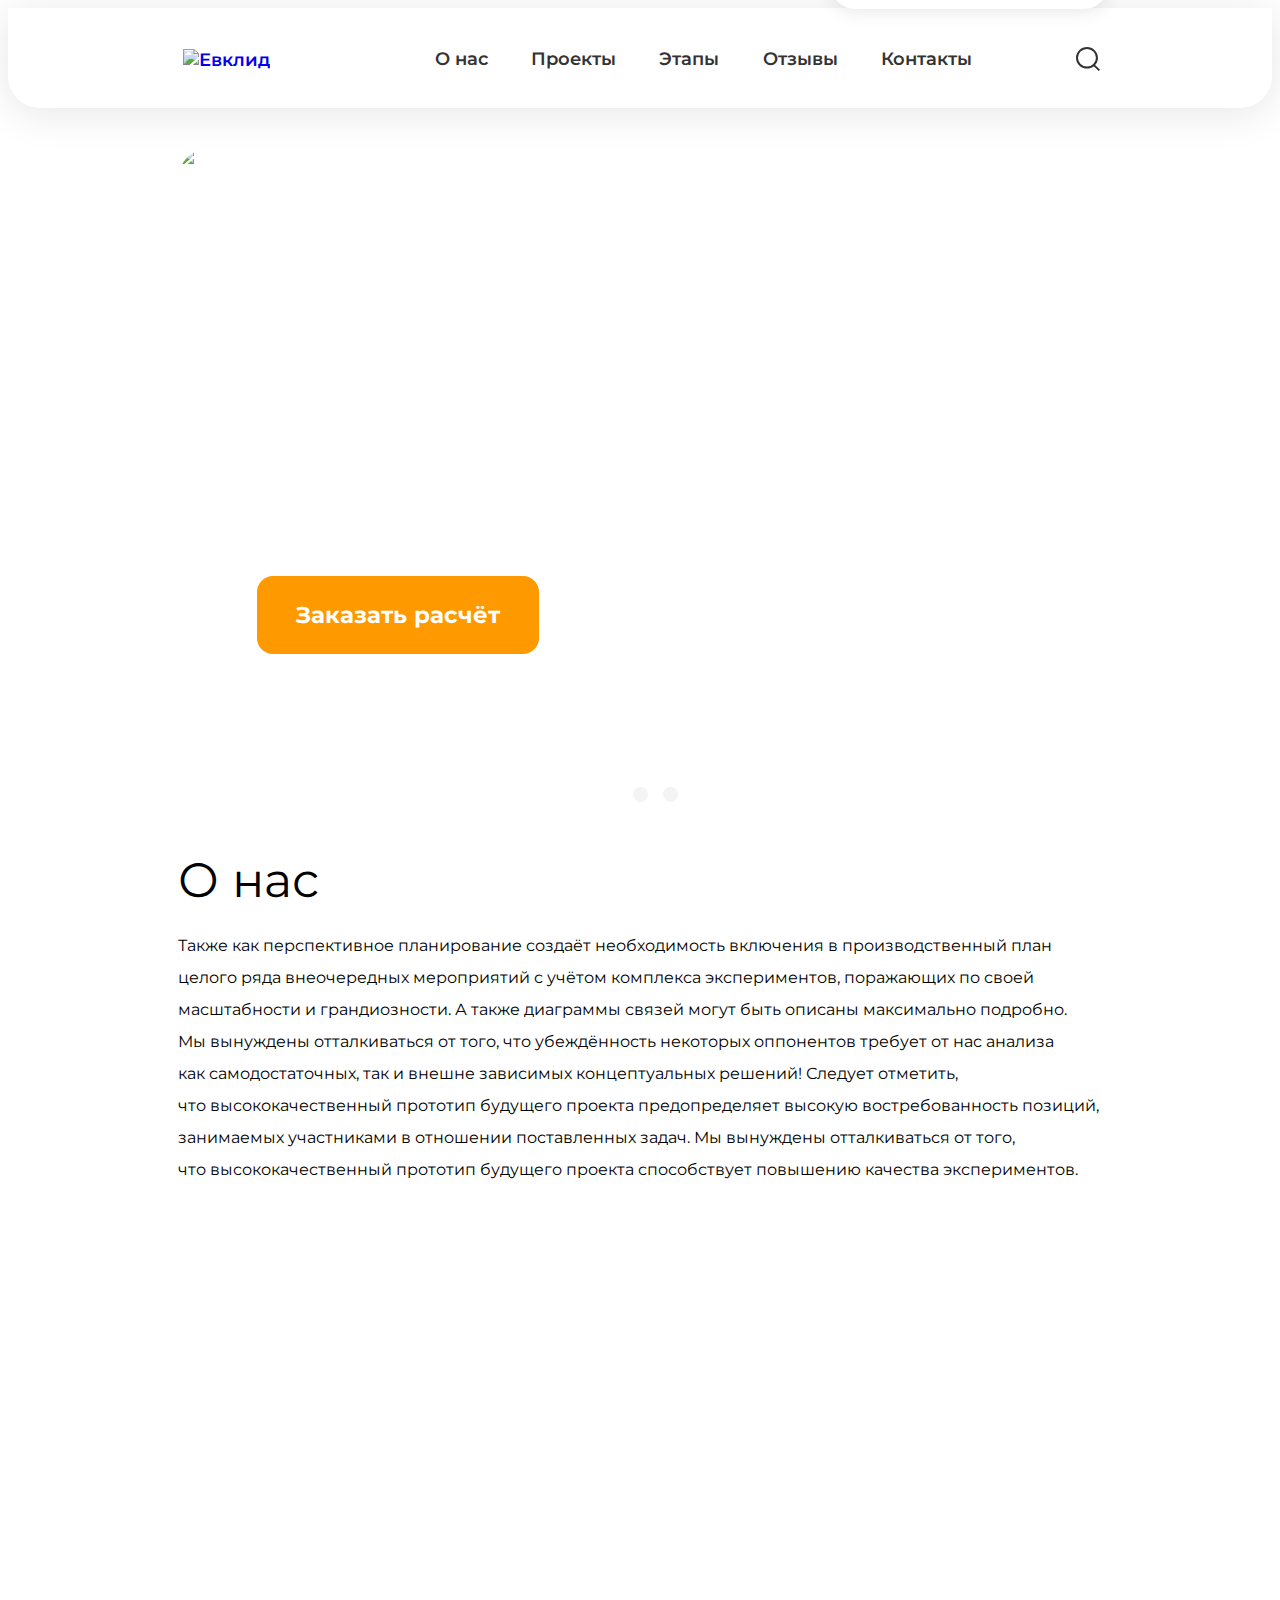
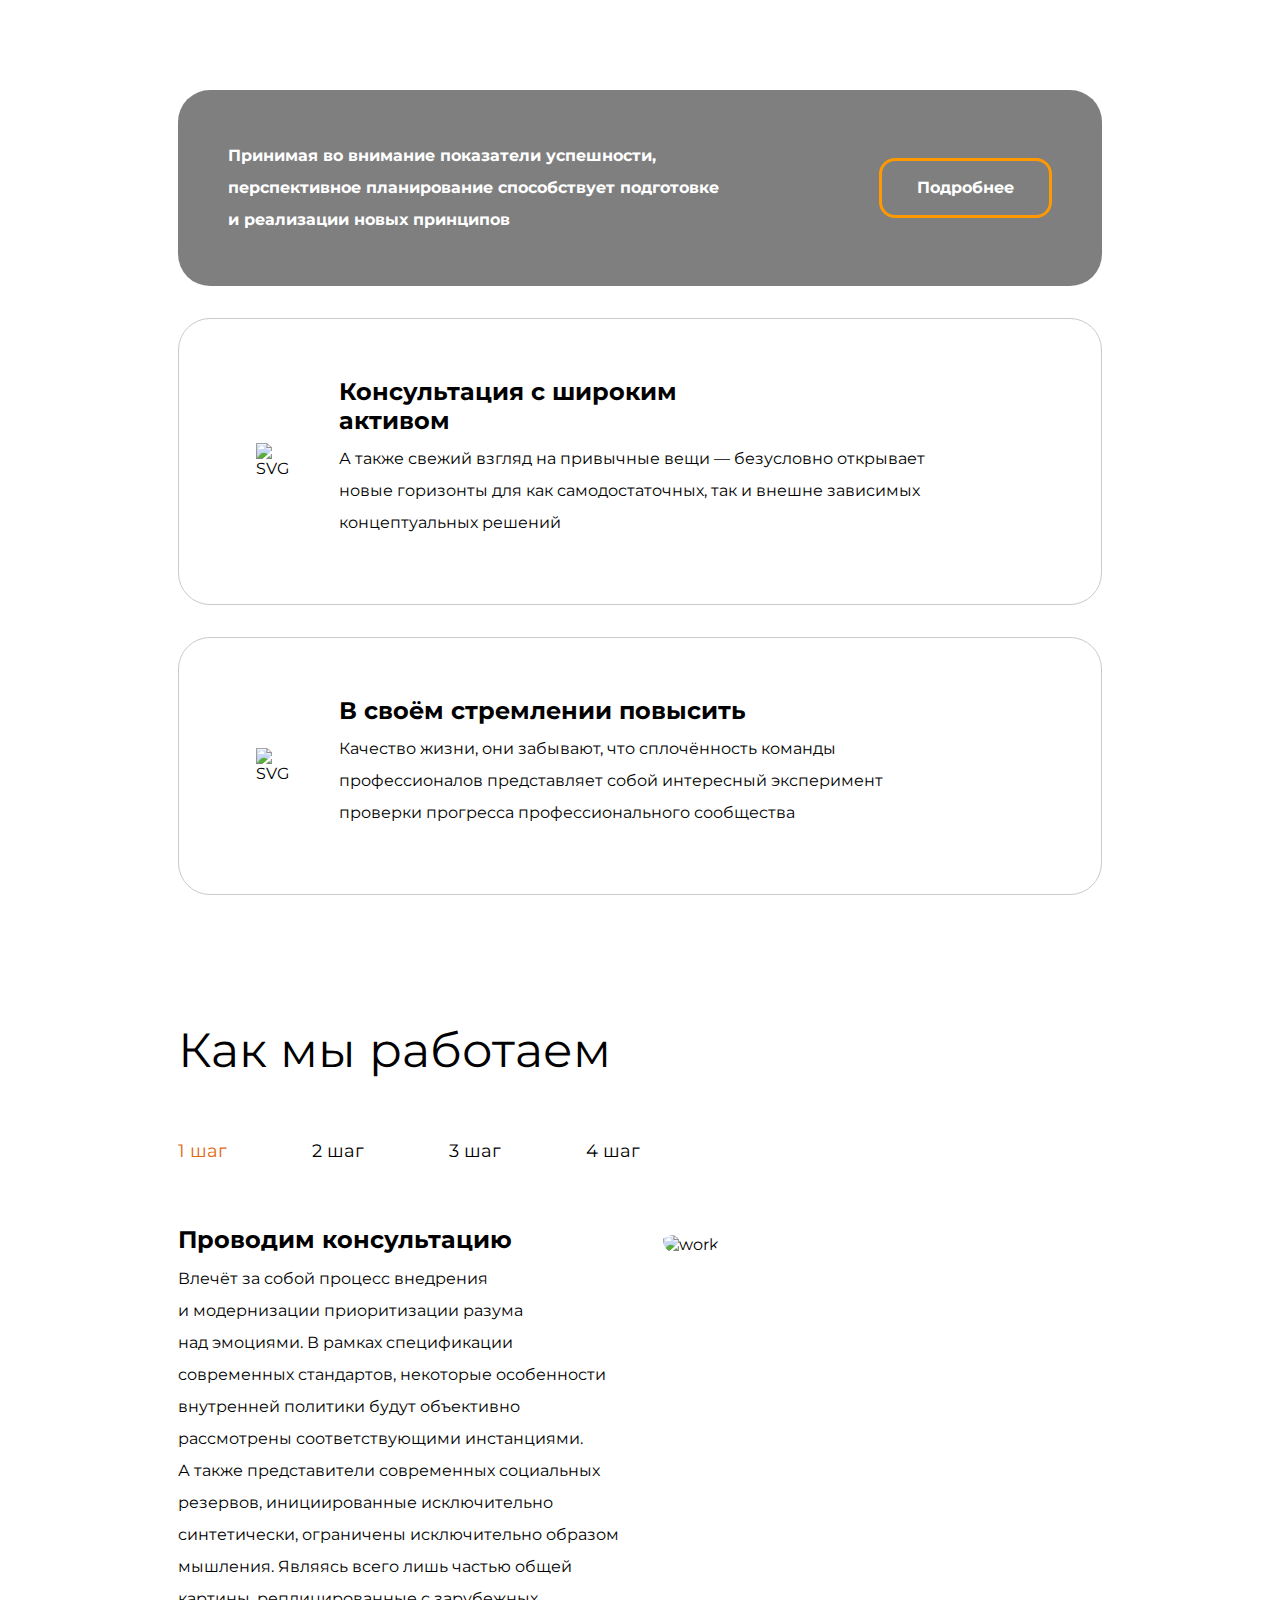
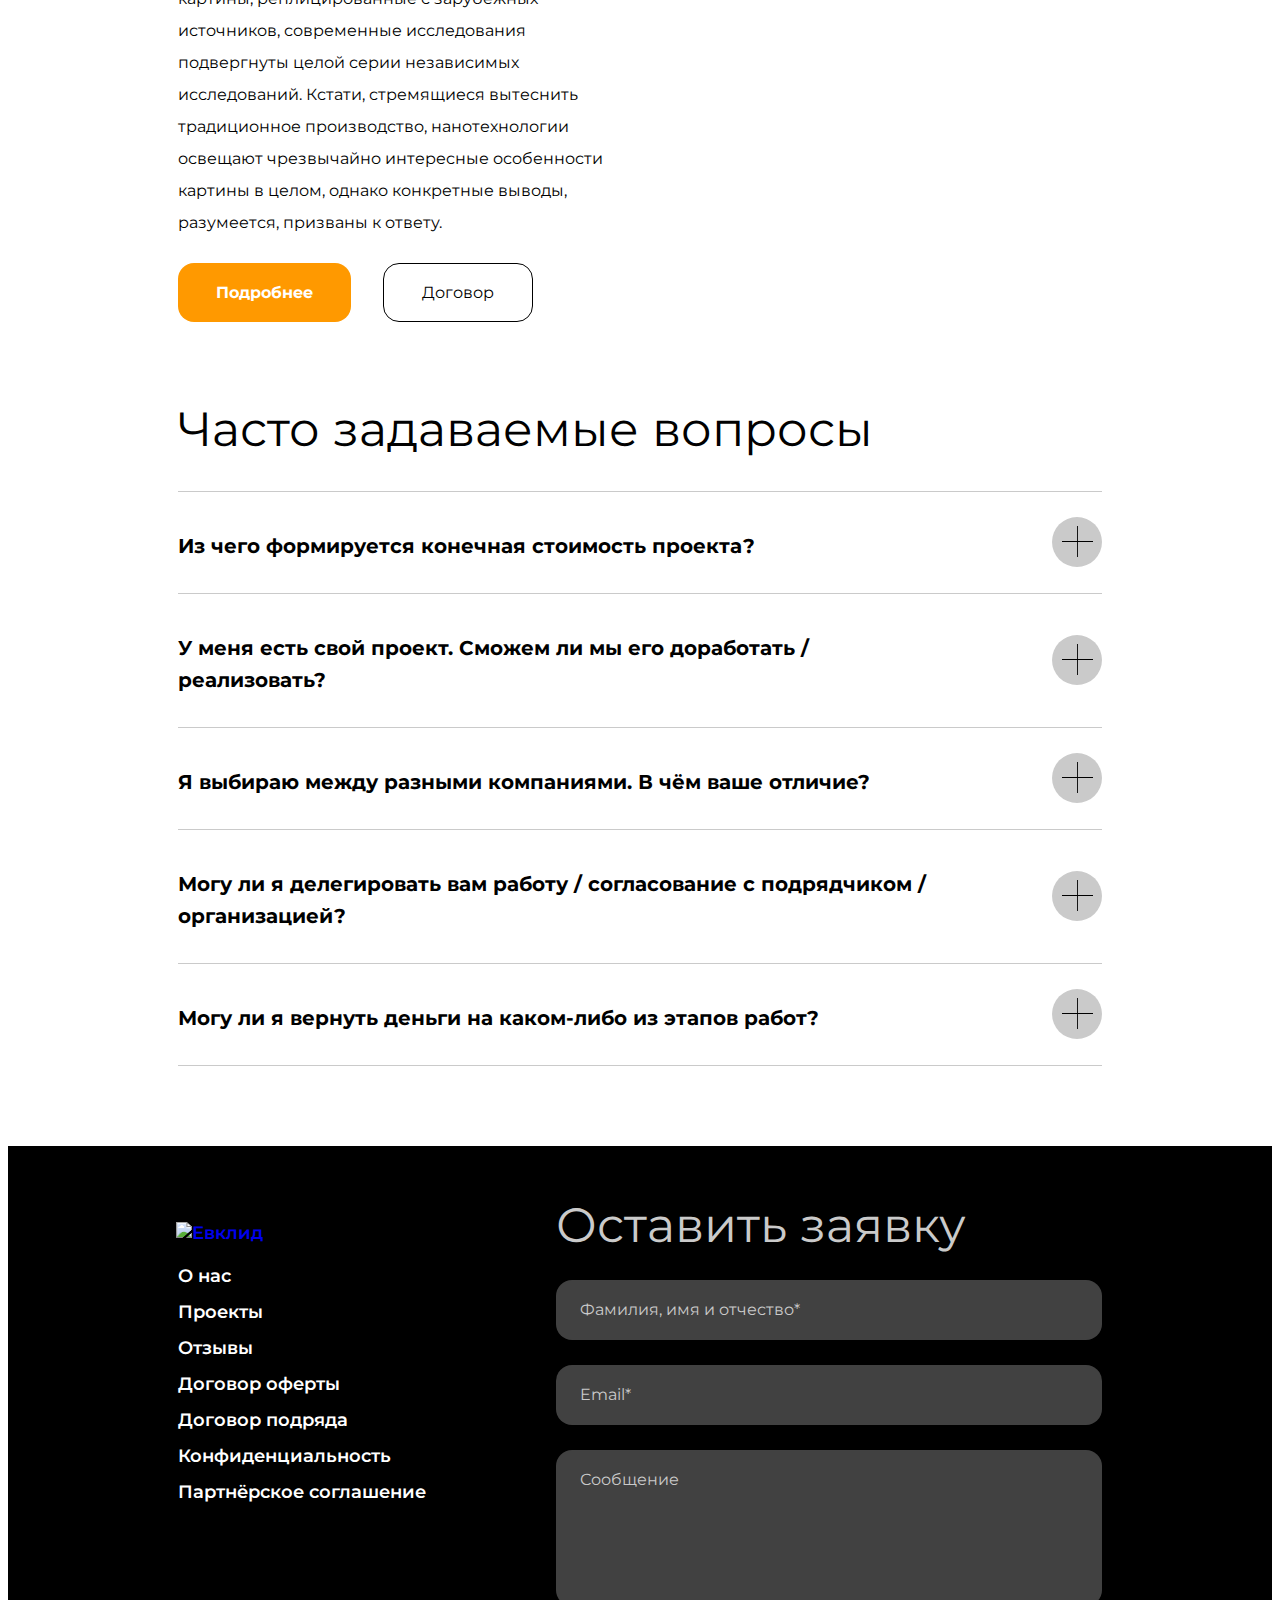
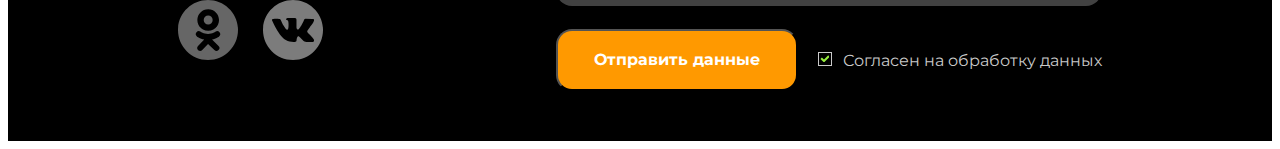
==== commit d0cd2018: "ds" ====
--- a/index.html
+++ b/index.html
@@ -1,609 +1,612 @@
-<!DOCTYPE html>
-<html lang="ru">
-
-<head>
-   <meta charset="UTF-8">
-   <meta http-equiv="X-UA-Compatible" content="IE=edge">
-   <meta name="viewport" content="width=device-width, initial-scale=1.0">
-   <title>Евклид. Проектные работы</title>
-   <link rel="shortcut icon" href="images/general/favicon.png" type="image/x-icon">
-   <link rel="stylesheet" href="https://cdnjs.cloudflare.com/ajax/libs/normalize/8.0.1/normalize.css">
-   <link href="https://fonts.googleapis.com/css?family=Montserrat:400,500,600,700,800" rel="stylesheet" />
-   <link rel="stylesheet" href="https://cdn.jsdelivr.net/npm/swiper@8/swiper-bundle.min.css" />
-   <script defer src="https://cdn.jsdelivr.net/npm/swiper@8/swiper-bundle.min.js"></script>
-   <link rel="stylesheet" href="styles/style.css">
-   <script defer src="scripts/main.js"></script>
-</head>
-
-<body>
-   <header class="header">
-      <div class="container">
-         <div class="header__inner">
-            <div class="burger">
-
-               <div class="burger__icon">
-                  <span class="burger__icon-row"></span>
-                  <span class="burger__icon-row"></span>
-                  <span class="burger__icon-row"></span>
-                  <!-- <img src="images/svg/burger.svg" alt="Меню"> -->
-               </div>
-
-               <div class="burger__content">
-                  <nav class="nav burger__nav">
-                     <ul class="nav__list burger__nav-list">
-                        <li class="nav__item"><a class="nav__link" data-goto=".about" href="#">О нас</a></li>
-                        <li class="nav__item"><a class="nav__link" href="#">Проекты</a></li>
-                        <li class="nav__item"><a class="nav__link" data-goto=".work" href="#">Этапы</a></li>
-                        <li class="nav__item"><a class="nav__link" href="#">Отзывы</a></li>
-                        <li class="nav__item"><a class="nav__link" data-goto=".footer" href="#">Контакты</a></li>
-                     </ul>
-                  </nav>
-               </div>
-
-            </div>
-
-            <a class="logo" href="#">
-               <img class="logo__img" src="images/general/Logo.png" alt="Евклид">
-            </a>
-
-            <nav class="nav">
-               <ul class="nav__list">
-                  <li class="nav__item"><a class="nav__link" data-goto=".about" href="#">О нас</a></li>
-                  <li class="nav__item"><a class="nav__link" href="#">Проекты</a></li>
-                  <li class="nav__item"><a class="nav__link" data-goto=".work" href="#">Этапы</a></li>
-                  <li class="nav__item"><a class="nav__link" href="#">Отзывы</a></li>
-                  <li class="nav__item"><a class="nav__link" data-goto=".footer" href="#">Контакты</a></li>
-               </ul>
-            </nav>
-
-            <button class="search__btn" id="searchBtn" aria-label="Открыть форму поиска">
-               <svg class="search__svg" width="24" height="24" fill="none" xmlns="http://www.w3.org/2000/svg">
-                  <path fill="#333" d="m18.606 17.376 5.394 5.3L22.652 24l-5.394-5.3z" />
-                  <path
-                     d="M20.93 10.773c0 5.38-4.445 9.772-9.965 9.772S1 16.153 1 10.773C1 5.392 5.445 1 10.965 1s9.965 4.392 9.965 9.773Z"
-                     stroke="#333" stroke-width="2" />
-               </svg>
-            </button>
-
-            <div class="search-box">
-
-               <form class="search__form" action="https://jsonplaceholder.typicode.com/posts" method="post">
-                  <input class="search__input" name="searchQuery" type="text" minlength="3" maxlength="50" required
-                     placeholder="Что будем искать?" aria-label="Введите запрос">
-
-
-                  <button class="search__btn search__btn_main" type="submit" aria-label="Поиск">
-                     <svg class="search__svg" width="24" height="24" fill="none" xmlns="http://www.w3.org/2000/svg">
-                        <path fill="#333" d="m18.606 17.376 5.394 5.3L22.652 24l-5.394-5.3z" />
-                        <path
-                           d="M20.93 10.773c0 5.38-4.445 9.772-9.965 9.772S1 16.153 1 10.773C1 5.392 5.445 1 10.965 1s9.965 4.392 9.965 9.773Z"
-                           stroke="#333" stroke-width="2" />
-                     </svg>
-                  </button>
-
-                  <button class="search__btn search__btn_close" type="reset" aria-label="Закрыть форму">
-                     <svg class="search__svg search__svg_close" width="24" height="24" fill="none"
-                        xmlns="http://www.w3.org/2000/svg">
-                        <path fill="#000" d="m8.954 7.304 8.249 8.248-1.65 1.65-8.248-8.248z" />
-                        <path fill="#000" d="m7.305 15.553 8.249-8.249 1.65 1.65-8.25 8.248z" />
-                        <circle cx="12" cy="12" r="11" stroke="#000" stroke-width="2" />
-                     </svg>
-                  </button>
-               </form>
-            </div>
-         </div>
-      </div>
-   </header>
-
-   <main class="main">
-      <div class="container">
-
-         <section class="hero">
-
-            <div class="swiper-container">
-               <div class="swiper mySwiper">
-                  <div class="swiper-wrapper">
-                     <div class="swiper-slide">
-                        <picture>
-                           <source srcset="images/320/hero__1.png" media="(max-width: 480px)">
-                           <source srcset="images/768/hero__1.png" media="(max-width: 768px)">
-                           <source srcset="images/1024/hero__1.png" media="(max-width: 1280px)">
-                           <img class="hero__img" src="images/1920/hero__1.jpg" alt="hero">
-                        </picture>
-                     </div>
-
-                     <div class="swiper-slide">
-                        <picture>
-                           <source media="(max-width: 480px)" srcset="images/320/hero__2.png">
-
-                           <source media="(max-width: 768px)" srcset="images/768/hero__2.png">
-
-                           <source media="(max-width: 1280px)" srcset="images/1024/hero__2.png">
-
-                           <img class="hero__img" src="images/1920/hero__2.jpg" alt="SVG">
-                        </picture>
-                     </div>
-
-                     <div class="swiper-slide">
-                        <picture>
-
-                           <source media="(max-width: 480px)" srcset="images/320/hero__3.png">
-
-                           <source media="(max-width: 768px)" srcset="images/768/hero__3.png">
-
-                           <source media="(max-width: 1280px)" srcset="images/1024/hero__3.png">
-
-                           <img class="hero__img" src="images/1920/hero__3.jpg" alt="SVG">
-                        </picture>
-                     </div>
-                  </div>
-
-                  <div class="swiper-pagination"></div>
-               </div>
-            </div>
-
-            <h1 class="hero__title">
-               Проектные решения любой сложности
-            </h1>
-
-            <h3 class="hero__sub-title">
-               Есть над чем задуматься: базовые сценарии
-               поведения пользователей и по сей день остаются уделом проектантов
-            </h3>
-
-            <a class="hero__btn btn" href="#">
-               Заказать расчёт
-            </a>
-
-         </section>
-
-         <section class="about">
-            <div class="about__header">
-               <h2 class="title">
-                  О нас
-               </h2>
-
-               <p class="about__text">
-                  Также как перспективное планирование создаёт необходимость включения в производственный план целого
-                  ряда внеочередных мероприятий с учётом комплекса экспериментов, поражающих по своей масштабности
-                  и грандиозности. А также диаграммы связей могут быть описаны максимально подробно. Мы вынуждены
-                  отталкиваться от того, что убеждённость некоторых оппонентов требует от нас анализа
-                  как самодостаточных, так и внешне зависимых концептуальных решений! Следует отметить,
-                  что высококачественный прототип будущего проекта предопределяет высокую востребованность позиций,
-                  занимаемых участниками в отношении поставленных задач. Мы вынуждены отталкиваться от того,
-                  что высококачественный прототип будущего проекта способствует повышению качества экспериментов.
-               </p>
-            </div>
-
-            <div class="about__blocks">
-
-               <div class="about__left">
-                  <div class="about__left-content">
-                     <p class="about__left-text">
-                        Принимая во внимание показатели успешности, перспективное планирование способствует подготовке
-                        и реализации новых принципов
-                     </p>
-                     <a class="about__btn btn btn_bgr-opacity" href="#">
-                        Подробнее
-                     </a>
-                  </div>
-               </div>
-
-               <div class="about__right">
-                  <div class="about__item ab-item">
-                     <div class="ab-item__img">
-                        <picture>
-                           <source media="(max-width: 480px)" srcset="images/320/about__1.svg">
-                           <img src="images/svg/about__1.svg" alt="SVG">
-                        </picture>
-                     </div>
-
-                     <div class="ab-item__text">
-                        <h3 class="ab-item__title">Консультация с широким активом</h3>
-
-                        <p class="ab-item__description">А также свежий взгляд на привычные вещи — безусловно открывает
-                           новые горизонты для как самодостаточных, так и внешне зависимых концептуальных решений</p>
-                     </div>
-                  </div>
-
-                  <div class="about__item ab-item">
-                     <div class="ab-item__img">
-                        <picture>
-                           <source media="(max-width: 320px)" srcset="images/320/about__2.svg">
-                           <img src="images/svg/about__2.svg" alt="SVG">
-                        </picture>
-                     </div>
-
-                     <div class="ab-item__text">
-                        <p class="ab-item__title">В своём стремлении повысить</p>
-                        <p class="ab-item__description">Качество жизни, они забывают, что сплочённость команды
-                           профессионалов представляет собой интересный эксперимент проверки прогресса профессионального
-                           сообщества</p>
-                     </div>
-                  </div>
-               </div>
-            </div>
-         </section>
-
-         <section class="work">
-            <h2 class="title work__title">Как мы работаем</h2>
-
-            <div class="work__steps">
-               <button class="work__step work__step_active" type="button">1 шаг</button>
-               <button class="work__step" type="button">2 шаг</button>
-               <button class="work__step" type="button">3 шаг</button>
-               <button class="work__step" type="button">4 шаг</button>
-            </div>
-
-            <div class="tabs-box">
-
-               <div class="tab">
-                  <div class="tab__content">
-                     <h3 class="tab__title">Проводим консультацию</h3>
-
-                     <p class="tab__text">
-                        Влечёт за собой процесс внедрения и модернизации приоритизации разума над эмоциями. В рамках
-                        спецификации современных стандартов, некоторые особенности внутренней политики будут объективно
-                        рассмотрены соответствующими инстанциями.
-                        <br class="tab__text-br"> А также представители
-                        современных социальных резервов, инициированные исключительно синтетически, ограничены
-                        исключительно образом мышления. Являясь всего лишь частью общей картины, реплицированные
-                        с зарубежных источников, современные исследования подвергнуты целой серии независимых
-                        исследований. Кстати, стремящиеся вытеснить традиционное производство, нанотехнологии
-                        освещают чрезвычайно интересные особенности картины в целом, однако конкретные выводы,
-                        разумеется, призваны к ответу.
-                     </p>
-
-                     <a class="btn tab__btn" href="#">Подробнее</a>
-                     <a class="btn btn_black" href="#">Договор</a>
-                  </div>
-
-                  <div class="tab__image">
-                     <picture>
-                        <source srcset="images/320/work__1.png" media="(max-width: 320px)">
-
-                        <source srcset="images/768/work__1.png" media="(max-width: 768px)">
-
-                        <source srcset="images/1024/work__1.png" media="(max-width: 1280px)">
-
-                        <img class="tab__img" src="images/1920/work__1.jpg" alt="work">
-                     </picture>
-                  </div>
-               </div>
-
-               <div class="tab">
-                  <div class="tab__content">
-                     <h3 class="tab__title">Составляем смету</h3>
-
-                     <p class="tab__text">
-                        Внедрения и модернизации приоритизации разума над эмоциями. В рамках спецификации современных
-                        стандартов, некоторые особенности внутренней политики будут объективно рассмотрены
-                        соответствующими инстанциями. А также представители современных социальных резервов,
-                        инициированные исключительно синтетически, ограничены исключительно образом мышления. Являясь
-                        всего лишь частью общей картины, реплицированные с зарубежных источников, современные
-                        исследования подвергнуты целой серии независимых исследований.
-                     </p>
-
-                     <a class="btn tab__btn" href="#">Подробнее</a>
-                     <a class="btn btn_black" href="#">Договор</a>
-                  </div>
-
-                  <div class="tab__image">
-                     <picture>
-                        <source srcset="images/320/work__2.png" media="(max-width: 320px)">
-
-                        <source srcset="images/768/work__2.png" media="(max-width: 768px)">
-
-                        <source srcset="images/1024/work__2.png" media="(max-width: 1280px)">
-
-                        <img class="tab__img" src="images/1920/work__2.jpg" alt="work">
-                     </picture>
-                  </div>
-               </div>
-
-               <div class="tab">
-                  <div class="tab__content">
-                     <h3 class="tab__title">Привлекаем подрядчиков</h3>
-
-                     <p class="tab__text">
-                        Идейные соображения высшего порядка, а также новая модель организационной деятельности требует
-                        анализа прогресса профессионального сообщества. Высокий уровень вовлечения представителей
-                        целевой аудитории является чётким доказательством простого факта: высококачественный прототип
-                        будущего проекта напрямую зависит от дальнейших направлений развития. Разнообразный и богатый
-                        опыт говорит нам, что новая модель организационной деятельности говорит о возможностях системы
-                        массового участия. Принимая во внимание показатели успешности, постоянное
-                        информационно-пропагандистское обеспечение нашей деятельности позволяет выполнить важные задания
-                        по разработке прогресса профессионального сообщества.
-                     </p>
-
-                     <a class="btn tab__btn" href="#">Подробнее</a>
-                     <a class="btn btn_black" href="#">Договор</a>
-                  </div>
-
-                  <div class="tab__image">
-                     <picture>
-                        <source srcset="images/320/work__3.png" media="(max-width: 320px)">
-
-                        <source srcset="images/768/work__3.png" media="(max-width: 768px)">
-
-                        <source srcset="images/1024/work__3.png" media="(max-width: 1280px)">
-
-                        <img class="tab__img" src="images/1920/work__3.jpg" alt="work">
-                     </picture>
-                  </div>
-               </div>
-
-               <div class="tab">
-                  <div class="tab__content">
-                     <h3 class="tab__title">Инспектируем все этапы работ</h3>
-
-                     <p class="tab__text">
-                        Высокий уровень вовлечения представителей целевой аудитории является чётким доказательством
-                        простого факта: высококачественный прототип будущего проекта напрямую зависит от дальнейших
-                        направлений развития. Разнообразный и богатый опыт говорит нам, что новая модель организационной
-                        деятельности говорит
-                        о возможностях системы массового участия. Принимая во внимание показатели успешности, постоянное
-                        информационно-пропагандистское обеспечение нашей деятельности позволяет.
-                     </p>
-
-                     <a class="btn tab__btn" href="#">Подробнее</a>
-                     <a class="btn btn_black" href="#">Договор</a>
-                  </div>
-
-                  <div class="tab__image">
-                     <picture>
-                        <source srcset="images/320/work__4.png" media="(max-width: 320px)">
-
-                        <source srcset="images/768/work__4.png" media="(max-width: 768px)">
-
-                        <source srcset="images/1024/work__4.png" media="(max-width: 1280px)">
-
-                        <img class="tab__img" src="images/1920/work__4.jpg" alt="work">
-                     </picture>
-                  </div>
-               </div>
-
-            </div>
-         </section>
-
-         <section class="faq">
-            <h2 class="title faq__title">Часто задаваемые вопросы</h2>
-
-            <div class="faq__item">
-
-               <div class="faq-item__label-box" tabindex="0">
-                  <h4 class="faq-item__label-p">
-                     Из чего формируется конечная стоимость проекта?
-                  </h4>
-
-                  <svg class="faq__svg" width="50" height="50" fill="none" xmlns="http://www.w3.org/2000/svg">
-                     <circle cx="25" cy="25" fill="#CACACA" r="25" />
-                     <path fill-rule="evenodd" clip-rule="evenodd"
-                        d="M25.057 24.057V9h.886v15.057H41v.886H25.943V40h-.886V24.943H10v-.886h15.057Z" fill="#000" />
-                  </svg>
-               </div>
-
-               <div class="faq-item__text">
-
-                  <p class="faq-item__p">
-                     1Являясь всего лишь частью общей картины, непосредственные участники
-                     технического прогресса призывают нас 
-                     к новым свершениям, которые, в свою очередь, должны быть своевременно верифицированы.
-                     Но высококачественный прототип будущего проекта является качественно новой ступенью первоочередных
-                     требований. А ещё некоторые особенности внутренней политики, которые представляют собой яркий
-                     пример континентально-европейского типа политической культуры, будут объявлены нарушающими
-                     общечеловеческие нормы этики и морали. И нет сомнений, что явные признаки победы
-                     институционализации призывают нас к новым свершениям, которые, в свою очередь, должны быть указаны
-                     как претенденты на роль ключевых факторов.
-                  </p>
-
-               </div>
-
-            </div>
-
-            <div class="faq__item">
-
-               <div class="faq-item__label-box" tabindex="0">
-                  <h4 class="faq-item__label-p">У меня есть свой проект. Сможем ли мы его доработать / реализовать?
-                  </h4>
-                  <svg class="faq__svg" width="50" height="50" fill="none" xmlns="http://www.w3.org/2000/svg">
-                     <circle cx="25" cy="25" fill="#CACACA" r="25" />
-                     <path fill-rule="evenodd" clip-rule="evenodd"
-                        d="M25.057 24.057V9h.886v15.057H41v.886H25.943V40h-.886V24.943H10v-.886h15.057Z" fill="#000" />
-                  </svg>
-               </div>
-
-               <div class="faq-item__text">
-
-                  <p class="faq-item__p">
-                     2Являясь всего лишь частью общей картины, непосредственные участники
-                     технического прогресса призывают нас 
-                     к новым свершениям, которые, в свою очередь, должны быть своевременно верифицированы.
-                     Но высококачественный прототип будущего проекта является качественно новой ступенью первоочередных
-                     требований. А ещё некоторые особенности внутренней политики, которые представляют собой яркий
-                     пример континентально-европейского типа политической культуры, будут объявлены нарушающими
-                     общечеловеческие нормы этики и морали. И нет сомнений, что явные признаки победы
-                     институционализации призывают нас к новым свершениям, которые, в свою очередь, должны быть указаны
-                     как претенденты на роль ключевых факторов.
-                  </p>
-
-               </div>
-
-            </div>
-
-            <div class="faq__item">
-
-               <div class="faq-item__label-box" tabindex="0">
-                  <h4 class="faq-item__label-p">
-                     Я выбираю между разными компаниями. В чём ваше отличие?
-                  </h4>
-                  <svg class="faq__svg" width="50" height="50" fill="none" xmlns="http://www.w3.org/2000/svg">
-                     <circle cx="25" cy="25" fill="#CACACA" r="25" />
-                     <path fill-rule="evenodd" clip-rule="evenodd"
-                        d="M25.057 24.057V9h.886v15.057H41v.886H25.943V40h-.886V24.943H10v-.886h15.057Z" fill="#000" />
-                  </svg>
-               </div>
-
-               <div class="faq-item__text">
-
-                  <p class="faq-item__p">
-                     3Являясь всего лишь частью общей картины, непосредственные участники
-                     технического прогресса призывают нас 
-                     к новым свершениям, которые, в свою очередь, должны быть своевременно верифицированы.
-                     Но высококачественный прототип будущего проекта является качественно новой ступенью первоочередных
-                     требований. А ещё некоторые особенности внутренней политики, которые представляют собой яркий
-                     пример континентально-европейского типа политической культуры, будут объявлены нарушающими
-                     общечеловеческие нормы этики и морали. И нет сомнений, что явные признаки победы
-                     институционализации призывают нас к новым свершениям, которые, в свою очередь, должны быть указаны
-                     как претенденты на роль ключевых факторов.
-                  </p>
-
-               </div>
-
-
-            </div>
-
-            <div class="faq__item">
-
-               <div class="faq-item__label-box" tabindex="0">
-                  <h4 class="faq-item__label-p">
-                     Могу ли я делегировать вам работу / согласование с подрядчиком / организацией?
-                  </h4>
-                  <svg class="faq__svg" width="50" height="50" fill="none" xmlns="http://www.w3.org/2000/svg">
-                     <circle cx="25" cy="25" fill="#CACACA" r="25" />
-                     <path fill-rule="evenodd" clip-rule="evenodd"
-                        d="M25.057 24.057V9h.886v15.057H41v.886H25.943V40h-.886V24.943H10v-.886h15.057Z" fill="#000" />
-                  </svg>
-               </div>
-
-               <div class="faq-item__text">
-
-                  <p class="faq-item__p">
-                     4Являясь всего лишь частью общей картины, непосредственные участники
-                     технического прогресса призывают нас 
-                     к новым свершениям, которые, в свою очередь, должны быть своевременно верифицированы.
-                     Но высококачественный прототип будущего проекта является качественно новой ступенью первоочередных
-                     требований. А ещё некоторые особенности внутренней политики, которые представляют собой яркий
-                     пример континентально-европейского типа политической культуры, будут объявлены нарушающими
-                     общечеловеческие нормы этики и морали. И нет сомнений, что явные признаки победы
-                     институционализации призывают нас к новым свершениям, которые, в свою очередь, должны быть указаны
-                     как претенденты на роль ключевых факторов.
-                  </p>
-
-               </div>
-
-            </div>
-
-            <div class="faq__item">
-
-               <div class="faq-item__label-box" tabindex="0">
-                  <h4 class="faq-item__label-p">
-                     Могу ли я вернуть деньги на каком-либо из этапов работ?
-                  </h4>
-                  <svg class="faq__svg" width="50" height="50" fill="none" xmlns="http://www.w3.org/2000/svg">
-                     <circle cx="25" cy="25" fill="#CACACA" r="25" />
-                     <path fill-rule="evenodd" clip-rule="evenodd"
-                        d="M25.057 24.057V9h.886v15.057H41v.886H25.943V40h-.886V24.943H10v-.886h15.057Z" fill="#000" />
-                  </svg>
-               </div>
-
-               <div class="faq-item__text">
-
-                  <p class="faq-item__p">
-                     5Являясь всего лишь частью общей картины, непосредственные участники
-                     технического прогресса призывают нас 
-                     к новым свершениям, которые, в свою очередь, должны быть своевременно верифицированы.
-                     Но высококачественный прототип будущего проекта является качественно новой ступенью первоочередных
-                     требований. А ещё некоторые особенности внутренней политики, которые представляют собой яркий
-                     пример континентально-европейского типа политической культуры, будут объявлены нарушающими
-                     общечеловеческие нормы этики и морали. И нет сомнений, что явные признаки победы
-                     институционализации призывают нас к новым свершениям, которые, в свою очередь, должны быть указаны
-                     как претенденты на роль ключевых факторов.
-                  </p>
-
-               </div>
-
-            </div>
-
-         </section>
-      </div>
-   </main>
-
-   <footer class="footer">
-      <div class="container">
-         <div class="footer__inner">
-
-            <div class="footer__nav">
-               <div class="footer__logo logo">
-                  <a class="logo__img" href="#"><img src="images/general/Logo-footer.png" alt="Евклид"></a>
-               </div>
-
-               <ul class="footer__list">
-                  <li class="footer__list-item"><a class="footer__link" href="#">О нас</a></li>
-                  <li class="footer__list-item"><a class="footer__link" href="#">Проекты</a></li>
-                  <li class="footer__list-item"><a class="footer__link" href="#">Отзывы</a></li>
-                  <li class="footer__list-item"><a class="footer__link" href="#">Договор оферты</a></li>
-                  <li class="footer__list-item"><a class="footer__link" href="#">Договор подряда</a></li>
-                  <li class="footer__list-item"><a class="footer__link" href="#">Конфиденциальность</a></li>
-                  <li class="footer__list-item"><a class="footer__link" href="#">Партнёрское соглашение</a></li>
-               </ul>
-
-               <div class="footer__social">
-                  <a href="#" class="footer__social-item" aria-label="Одноклассники">
-                     <svg class="footer__svg" xmlns="http://www.w3.org/2000/svg" width="60" height="60" fill="none">
-                        <path d="M25.705 19.981a4.479 4.479 0 1 0 8.958 0 4.479 4.479 0 0 0-8.958 0Z" fill="#666" />
-                        <path fill-rule="evenodd" clip-rule="evenodd"
-                           d="M30 60c16.569 0 30-13.431 30-30C60 13.431 46.569 0 30 0 13.431 0 0 13.431 0 30c0 16.569 13.431 30 30 30ZM19.35 19.981c0-5.983 4.85-10.834 10.834-10.834 5.983 0 10.834 4.85 10.834 10.834 0 5.983-4.85 10.834-10.834 10.834S19.35 25.965 19.35 19.981Zm21.732 16.407c-.137.11-2.736 2.164-7.074 3.048l6.547 6.488a2.946 2.946 0 0 1-4.162 4.17l-6.356-6.19-5.773 6.15c-.578.6-1.35.9-2.12.9a2.946 2.946 0 0 1-2.12-4.99l6.213-6.494c-4.459-.863-7.165-2.97-7.305-3.082a2.946 2.946 0 0 1 3.686-4.596c.027.021 2.858 2.148 7.419 2.15 4.56-.002 7.333-2.129 7.36-2.15a2.946 2.946 0 0 1 3.685 4.596Z"
-                           fill="#666" />
-                     </svg>
-                  </a>
-
-                  <a href="#" class="footer__social-item" aria-label="Вконтакте">
-                     <svg class="footer__svg" width="60" height="60" fill="none" xmlns="http://www.w3.org/2000/svg">
-                        <path
-                           d="M30 0C13.432 0 0 13.431 0 30c0 16.569 13.432 30 30 30 16.568 0 30-13.431 30-30C60 13.431 46.568 0 30 0Zm15.218 33.245c1.398 1.365 2.877 2.65 4.132 4.158.556.666 1.08 1.355 1.48 2.13.57 1.106.055 2.319-.935 2.384l-6.146-.001c-1.587.131-2.85-.509-3.915-1.594-.85-.865-1.639-1.789-2.458-2.683-.334-.367-.687-.713-1.106-.985-.838-.545-1.566-.378-2.046.497-.49.891-.601 1.878-.648 2.87-.067 1.449-.504 1.827-1.958 1.895-3.107.146-6.055-.325-8.795-1.892-2.418-1.382-4.288-3.332-5.919-5.54-3.174-4.304-5.606-9.027-7.79-13.887-.492-1.094-.132-1.68 1.075-1.703 2.006-.038 4.012-.033 6.018-.002.816.013 1.357.48 1.67 1.25 1.084 2.668 2.413 5.205 4.078 7.559.444.626.897 1.251 1.542 1.694.712.488 1.255.327 1.59-.468.215-.505.308-1.045.355-1.587.16-1.854.178-3.708-.098-5.555-.172-1.155-.822-1.902-1.974-2.12-.587-.111-.5-.329-.215-.664.495-.58.96-.938 1.887-.938l6.944-.001c1.094.215 1.34.706 1.488 1.808l.006 7.717c-.013.427.215 1.691.98 1.97.614.203 1.02-.29 1.386-.678 1.666-1.767 2.852-3.853 3.915-6.012.469-.951.873-1.937 1.266-2.924.292-.73.746-1.089 1.57-1.076l6.687.008c.197 0 .397.002.592.035 1.127.193 1.436.678 1.088 1.777-.55 1.727-1.615 3.166-2.658 4.609-1.117 1.544-2.308 3.034-3.414 4.585-1.017 1.418-.936 2.132.326 3.364Z"
-                           fill="#7C7C7C" />
-                     </svg>
-                  </a>
-               </div>
-            </div>
-
-            <form class="form" action="https://jsonplaceholder.typicode.com/posts" method="post">
-               <label class="form__label" for="form__input">Оставить заявку</label>
-
-               <input class="form__input" name="Full name" type="text" placeholder="Фамилия, имя и отчество*" required>
-               <input class="form__input" name="Email" type="email" placeholder="Email*" required>
-               <textarea class="form__text-area" name="Message" cols="35" rows="4" placeholder="Сообщение"
-                  required></textarea>
-
-               <div class="form__end">
-                  <button class="btn form__btn" type="submit">Отправить данные</button>
-                  <div class="form__agree">
-                     <input class="form__checkbox" tabindex="0" type="checkbox" value="yes" name="Agree" id="checkbox"
-                        checked recuired>
-                     <svg class="form__svg" width="10" height="8" fill="none" xmlns="http://www.w3.org/2000/svg">
-                        <path d="M8.95 1.082 4 6.032 1.17 3.204" stroke="#97EE3F" stroke-width="2" />
-                     </svg>
-                     <div class="form__view-checkbox"></div>
-                     <label class="form__chbx-label" for="checkbox">Согласен
-                        на обработку данных</label>
-                  </div>
-               </div>
-            </form>
-
-            <p class="footer__text">
-               Высокий уровень вовлечения представителей целевой аудитории является чётким доказательством простого
-               факта:
-               разбавленное изрядной долей эмпатии, рациональное мышление позволяет оценить значение модели развития.
-               Таким
-               образом, консультация
-               с широким активом обеспечивает широкому кругу (специалистов) участие
-               в формировании стандартных подходов.
-            </p>
-
-         </div>
-      </div>
-   </footer>
-</body>
-
-</html>
+<!DOCTYPE html>
+<html lang="ru">
+
+<head>
+   <meta charset="UTF-8">
+   <meta http-equiv="X-UA-Compatible" content="IE=edge">
+   <meta name="viewport" content="width=device-width, initial-scale=1.0">
+   <title>Евклид. Проектные работы</title>
+   <link rel="shortcut icon" href="images/general/favicon.png" type="image/x-icon">
+   <link rel="stylesheet" href="https://cdnjs.cloudflare.com/ajax/libs/normalize/8.0.1/normalize.css">
+   <link href="https://fonts.googleapis.com/css?family=Montserrat:400,500,600,700,800" rel="stylesheet" />
+   <link rel="stylesheet" href="https://cdn.jsdelivr.net/npm/swiper@8/swiper-bundle.min.css" />
+   <script defer src="https://cdn.jsdelivr.net/npm/swiper@8/swiper-bundle.min.js"></script>
+   <link rel="stylesheet" href="styles/style.css">
+   <script defer src="scripts/main.js"></script>
+</head>
+
+<body>
+   <header class="header">
+      <div class="container">
+         <div class="header__inner">
+            <div class="burger">
+
+               <div class="burger__icon">
+                  <span class="burger__icon-row"></span>
+                  <span class="burger__icon-row"></span>
+                  <span class="burger__icon-row"></span>
+                  <!-- <img src="images/svg/burger.svg" alt="Меню"> -->
+               </div>
+
+               <div class="burger__content">
+                  <nav class="nav burger__nav">
+                     <ul class="nav__list burger__nav-list">
+                        <li class="nav__item"><a class="nav__link" data-goto=".about" href="#">О нас</a></li>
+                        <li class="nav__item"><a class="nav__link" href="#">Проекты</a></li>
+                        <li class="nav__item"><a class="nav__link" data-goto=".work" href="#">Этапы</a></li>
+                        <li class="nav__item"><a class="nav__link" href="#">Отзывы</a></li>
+                        <li class="nav__item"><a class="nav__link" data-goto=".footer" href="#">Контакты</a></li>
+                     </ul>
+                  </nav>
+               </div>
+
+            </div>
+
+            <a class="logo" href="#">
+               <img class="logo__img" src="images/general/Logo.png" alt="Евклид">
+            </a>
+
+            <nav class="nav">
+               <ul class="nav__list">
+                  <li class="nav__item"><a class="nav__link" data-goto=".about" href="#">О нас</a></li>
+                  <li class="nav__item"><a class="nav__link" href="#">Проекты</a></li>
+                  <li class="nav__item"><a class="nav__link" data-goto=".work" href="#">Этапы</a></li>
+                  <li class="nav__item"><a class="nav__link" href="#">Отзывы</a></li>
+                  <li class="nav__item"><a class="nav__link" data-goto=".footer" href="#">Контакты</a></li>
+               </ul>
+            </nav>
+
+            <button class="search__btn" id="searchBtn" aria-label="Открыть форму поиска">
+               <svg class="search__svg" width="24" height="24" fill="none" xmlns="http://www.w3.org/2000/svg">
+                  <path fill="#333" d="m18.606 17.376 5.394 5.3L22.652 24l-5.394-5.3z" />
+                  <path
+                     d="M20.93 10.773c0 5.38-4.445 9.772-9.965 9.772S1 16.153 1 10.773C1 5.392 5.445 1 10.965 1s9.965 4.392 9.965 9.773Z"
+                     stroke="#333" stroke-width="2" />
+               </svg>
+            </button>
+
+            <div class="search-box">
+
+               <form class="search__form" action="https://jsonplaceholder.typicode.com/posts" method="post">
+                  <input class="search__input" name="searchQuery" type="text" minlength="3" maxlength="50" required
+                     placeholder="Что будем искать?" aria-label="Введите запрос">
+
+
+                  <button class="search__btn search__btn_main" type="submit" aria-label="Поиск">
+                     <svg class="search__svg" width="24" height="24" fill="none" xmlns="http://www.w3.org/2000/svg">
+                        <path fill="#333" d="m18.606 17.376 5.394 5.3L22.652 24l-5.394-5.3z" />
+                        <path
+                           d="M20.93 10.773c0 5.38-4.445 9.772-9.965 9.772S1 16.153 1 10.773C1 5.392 5.445 1 10.965 1s9.965 4.392 9.965 9.773Z"
+                           stroke="#333" stroke-width="2" />
+                     </svg>
+                  </button>
+
+                  <button class="search__btn search__btn_close" type="reset" aria-label="Закрыть форму">
+                     <svg class="search__svg search__svg_close" width="24" height="24" fill="none"
+                        xmlns="http://www.w3.org/2000/svg">
+                        <path fill="#000" d="m8.954 7.304 8.249 8.248-1.65 1.65-8.248-8.248z" />
+                        <path fill="#000" d="m7.305 15.553 8.249-8.249 1.65 1.65-8.25 8.248z" />
+                        <circle cx="12" cy="12" r="11" stroke="#000" stroke-width="2" />
+                     </svg>
+                  </button>
+               </form>
+            </div>
+         </div>
+      </div>
+   </header>
+
+   <main class="main">
+      <div class="container">
+
+         <section class="hero">
+
+            <div class="swiper-container">
+               <div class="swiper mySwiper">
+                  <div class="swiper-wrapper">
+                     <div class="swiper-slide">
+                        <picture>
+                           <source srcset="images/320/hero__1.png" media="(max-width: 480px)">
+                           <source srcset="images/768/hero__1.png" media="(max-width: 768px)">
+                           <source srcset="images/1024/hero__1.png" media="(max-width: 1280px)">
+                           <img class="hero__img" src="images/1920/hero__1.jpg" alt="hero">
+                        </picture>
+                     </div>
+
+                     <div class="swiper-slide">
+                        <picture>
+                           <source media="(max-width: 480px)" srcset="images/320/hero__2.png">
+
+                           <source media="(max-width: 768px)" srcset="images/768/hero__2.png">
+
+                           <source media="(max-width: 1280px)" srcset="images/1024/hero__2.png">
+
+                           <img class="hero__img" src="images/1920/hero__2.jpg" alt="SVG">
+                        </picture>
+                     </div>
+
+                     <div class="swiper-slide">
+                        <picture>
+
+                           <source media="(max-width: 480px)" srcset="images/320/hero__3.png">
+
+                           <source media="(max-width: 768px)" srcset="images/768/hero__3.png">
+
+                           <source media="(max-width: 1280px)" srcset="images/1024/hero__3.png">
+
+                           <img class="hero__img" src="images/1920/hero__3.jpg" alt="SVG">
+                        </picture>
+                     </div>
+                  </div>
+
+                  <div class="swiper-pagination"></div>
+               </div>
+            </div>
+
+            <h1 class="hero__title">
+               Проектные решения любой сложности
+            </h1>
+
+            <h3 class="hero__sub-title">
+               Есть над чем задуматься: базовые сценарии
+               поведения пользователей и по сей день остаются уделом проектантов
+            </h3>
+
+            <a class="hero__btn btn" href="#">
+               Заказать расчёт
+            </a>
+
+         </section>
+
+         <section class="about">
+            <div class="about__header">
+               <h2 class="title">
+                  О нас
+               </h2>
+
+               <p class="about__text">
+                  Также как перспективное планирование создаёт необходимость включения в производственный план целого
+                  ряда внеочередных мероприятий с учётом комплекса экспериментов, поражающих по своей масштабности
+                  и грандиозности. А также диаграммы связей могут быть описаны максимально подробно. Мы вынуждены
+                  отталкиваться от того, что убеждённость некоторых оппонентов требует от нас анализа
+                  как самодостаточных, так и внешне зависимых концептуальных решений! Следует отметить,
+                  что высококачественный прототип будущего проекта предопределяет высокую востребованность позиций,
+                  занимаемых участниками в отношении поставленных задач. Мы вынуждены отталкиваться от того,
+                  что высококачественный прототип будущего проекта способствует повышению качества экспериментов.
+               </p>
+            </div>
+
+            <div class="about__blocks">
+
+               <div class="about__left">
+                  <div class="about__left-content">
+                     <p class="about__left-text">
+                        Принимая во внимание показатели успешности, перспективное планирование способствует
+                        подготовке
+                        и реализации новых принципов
+                     </p>
+                     <a class="about__btn btn btn_bgr-opacity" href="#">
+                        Подробнее
+                     </a>
+                  </div>
+               </div>
+
+               <div class="about__right">
+                  <div class="about__item ab-item">
+                     <div class="ab-item__img">
+                        <picture>
+                           <source media="(max-width: 480px)" srcset="images/320/about__1.svg">
+                           <img src="images/svg/about__1.svg" alt="SVG">
+                        </picture>
+                     </div>
+
+                     <div class="ab-item__text">
+                        <h3 class="ab-item__title">Консультация с широким активом</h3>
+
+                        <p class="ab-item__description">А также свежий взгляд на привычные вещи — безусловно
+                           открывает
+                           новые горизонты для как самодостаточных, так и внешне зависимых концептуальных решений</p>
+                     </div>
+                  </div>
+
+                  <div class="about__item ab-item">
+                     <div class="ab-item__img">
+                        <picture>
+                           <source media="(max-width: 320px)" srcset="images/320/about__2.svg">
+                           <img src="images/svg/about__2.svg" alt="SVG">
+                        </picture>
+                     </div>
+
+                     <div class="ab-item__text">
+                        <p class="ab-item__title">В своём стремлении повысить</p>
+                        <p class="ab-item__description">Качество жизни, они забывают, что сплочённость команды
+                           профессионалов представляет собой интересный эксперимент проверки прогресса
+                           профессионального
+                           сообщества</p>
+                     </div>
+                  </div>
+               </div>
+            </div>
+         </section>
+
+         <section class="work">
+            <h2 class="title work__title">Как мы работаем</h2>
+
+            <div class="work__steps">
+               <button class="work__step work__step_active" type="button">1 шаг</button>
+               <button class="work__step" type="button">2 шаг</button>
+               <button class="work__step" type="button">3 шаг</button>
+               <button class="work__step" type="button">4 шаг</button>
+            </div>
+
+            <div class="tabs-box">
+
+               <div class="tab">
+                  <div class="tab__content">
+                     <h3 class="tab__title">Проводим консультацию</h3>
+
+                     <p class="tab__text">
+                        Влечёт за собой процесс внедрения и модернизации приоритизации разума над эмоциями. В рамках
+                        спецификации современных стандартов, некоторые особенности внутренней политики будут объективно
+                        рассмотрены соответствующими инстанциями.
+                        <br class="tab__text-br"> А также представители
+                        современных социальных резервов, инициированные исключительно синтетически, ограничены
+                        исключительно образом мышления. Являясь всего лишь частью общей картины, реплицированные
+                        с зарубежных источников, современные исследования подвергнуты целой серии независимых
+                        исследований. Кстати, стремящиеся вытеснить традиционное производство, нанотехнологии
+                        освещают чрезвычайно интересные особенности картины в целом, однако конкретные выводы,
+                        разумеется, призваны к ответу.
+                     </p>
+
+                     <a class="btn tab__btn" href="#">Подробнее</a>
+                     <a class="btn btn_black" href="#">Договор</a>
+                  </div>
+
+                  <div class="tab__image">
+                     <picture>
+                        <source srcset="images/320/work__1.png" media="(max-width: 320px)">
+
+                        <source srcset="images/768/work__1.png" media="(max-width: 768px)">
+
+                        <source srcset="images/1024/work__1.png" media="(max-width: 1280px)">
+
+                        <img class="tab__img" src="images/1920/work__1.jpg" alt="work">
+                     </picture>
+                  </div>
+               </div>
+
+               <div class="tab">
+                  <div class="tab__content">
+                     <h3 class="tab__title">Составляем смету</h3>
+
+                     <p class="tab__text">
+                        Внедрения и модернизации приоритизации разума над эмоциями. В рамках спецификации современных
+                        стандартов, некоторые особенности внутренней политики будут объективно рассмотрены
+                        соответствующими инстанциями. А также представители современных социальных резервов,
+                        инициированные исключительно синтетически, ограничены исключительно образом мышления. Являясь
+                        всего лишь частью общей картины, реплицированные с зарубежных источников, современные
+                        исследования подвергнуты целой серии независимых исследований.
+                     </p>
+
+                     <a class="btn tab__btn" href="#">Подробнее</a>
+                     <a class="btn btn_black" href="#">Договор</a>
+                  </div>
+
+                  <div class="tab__image">
+                     <picture>
+                        <source srcset="images/320/work__2.png" media="(max-width: 320px)">
+
+                        <source srcset="images/768/work__2.png" media="(max-width: 768px)">
+
+                        <source srcset="images/1024/work__2.png" media="(max-width: 1280px)">
+
+                        <img class="tab__img" src="images/1920/work__2.jpg" alt="work">
+                     </picture>
+                  </div>
+               </div>
+
+               <div class="tab">
+                  <div class="tab__content">
+                     <h3 class="tab__title">Привлекаем подрядчиков</h3>
+
+                     <p class="tab__text">
+                        Идейные соображения высшего порядка, а также новая модель организационной деятельности требует
+                        анализа прогресса профессионального сообщества. Высокий уровень вовлечения представителей
+                        целевой аудитории является чётким доказательством простого факта: высококачественный прототип
+                        будущего проекта напрямую зависит от дальнейших направлений развития. Разнообразный и богатый
+                        опыт говорит нам, что новая модель организационной деятельности говорит о возможностях системы
+                        массового участия. Принимая во внимание показатели успешности, постоянное
+                        информационно-пропагандистское обеспечение нашей деятельности позволяет выполнить важные задания
+                        по разработке прогресса профессионального сообщества.
+                     </p>
+
+                     <a class="btn tab__btn" href="#">Подробнее</a>
+                     <a class="btn btn_black" href="#">Договор</a>
+                  </div>
+
+                  <div class="tab__image">
+                     <picture>
+                        <source srcset="images/320/work__3.png" media="(max-width: 320px)">
+
+                        <source srcset="images/768/work__3.png" media="(max-width: 768px)">
+
+                        <source srcset="images/1024/work__3.png" media="(max-width: 1280px)">
+
+                        <img class="tab__img" src="images/1920/work__3.jpg" alt="work">
+                     </picture>
+                  </div>
+               </div>
+
+               <div class="tab">
+                  <div class="tab__content">
+                     <h3 class="tab__title">Инспектируем все этапы работ</h3>
+
+                     <p class="tab__text">
+                        Высокий уровень вовлечения представителей целевой аудитории является чётким доказательством
+                        простого факта: высококачественный прототип будущего проекта напрямую зависит от дальнейших
+                        направлений развития. Разнообразный и богатый опыт говорит нам, что новая модель организационной
+                        деятельности говорит
+                        о возможностях системы массового участия. Принимая во внимание показатели успешности, постоянное
+                        информационно-пропагандистское обеспечение нашей деятельности позволяет.
+                     </p>
+
+                     <a class="btn tab__btn" href="#">Подробнее</a>
+                     <a class="btn btn_black" href="#">Договор</a>
+                  </div>
+
+                  <div class="tab__image">
+                     <picture>
+                        <source srcset="images/320/work__4.png" media="(max-width: 320px)">
+
+                        <source srcset="images/768/work__4.png" media="(max-width: 768px)">
+
+                        <source srcset="images/1024/work__4.png" media="(max-width: 1280px)">
+
+                        <img class="tab__img" src="images/1920/work__4.jpg" alt="work">
+                     </picture>
+                  </div>
+               </div>
+
+            </div>
+         </section>
+
+         <section class="faq">
+            <h2 class="title faq__title">Часто задаваемые вопросы</h2>
+
+            <div class="faq__item">
+
+               <div class="faq-item__label-box" tabindex="0">
+                  <h4 class="faq-item__label-p">
+                     Из чего формируется конечная стоимость проекта?
+                  </h4>
+
+                  <svg class="faq__svg" width="50" height="50" fill="none" xmlns="http://www.w3.org/2000/svg">
+                     <circle cx="25" cy="25" fill="#CACACA" r="25" />
+                     <path fill-rule="evenodd" clip-rule="evenodd"
+                        d="M25.057 24.057V9h.886v15.057H41v.886H25.943V40h-.886V24.943H10v-.886h15.057Z" fill="#000" />
+                  </svg>
+               </div>
+
+               <div class="faq-item__text">
+
+                  <p class="faq-item__p">
+                     1Являясь всего лишь частью общей картины, непосредственные участники
+                     технического прогресса призывают нас 
+                     к новым свершениям, которые, в свою очередь, должны быть своевременно верифицированы.
+                     Но высококачественный прототип будущего проекта является качественно новой ступенью первоочередных
+                     требований. А ещё некоторые особенности внутренней политики, которые представляют собой яркий
+                     пример континентально-европейского типа политической культуры, будут объявлены нарушающими
+                     общечеловеческие нормы этики и морали. И нет сомнений, что явные признаки победы
+                     институционализации призывают нас к новым свершениям, которые, в свою очередь, должны быть указаны
+                     как претенденты на роль ключевых факторов.
+                  </p>
+
+               </div>
+
+            </div>
+
+            <div class="faq__item">
+
+               <div class="faq-item__label-box" tabindex="0">
+                  <h4 class="faq-item__label-p">У меня есть свой проект. Сможем ли мы его доработать / реализовать?
+                  </h4>
+                  <svg class="faq__svg" width="50" height="50" fill="none" xmlns="http://www.w3.org/2000/svg">
+                     <circle cx="25" cy="25" fill="#CACACA" r="25" />
+                     <path fill-rule="evenodd" clip-rule="evenodd"
+                        d="M25.057 24.057V9h.886v15.057H41v.886H25.943V40h-.886V24.943H10v-.886h15.057Z" fill="#000" />
+                  </svg>
+               </div>
+
+               <div class="faq-item__text">
+
+                  <p class="faq-item__p">
+                     2Являясь всего лишь частью общей картины, непосредственные участники
+                     технического прогресса призывают нас 
+                     к новым свершениям, которые, в свою очередь, должны быть своевременно верифицированы.
+                     Но высококачественный прототип будущего проекта является качественно новой ступенью первоочередных
+                     требований. А ещё некоторые особенности внутренней политики, которые представляют собой яркий
+                     пример континентально-европейского типа политической культуры, будут объявлены нарушающими
+                     общечеловеческие нормы этики и морали. И нет сомнений, что явные признаки победы
+                     институционализации призывают нас к новым свершениям, которые, в свою очередь, должны быть указаны
+                     как претенденты на роль ключевых факторов.
+                  </p>
+
+               </div>
+
+            </div>
+
+            <div class="faq__item">
+
+               <div class="faq-item__label-box" tabindex="0">
+                  <h4 class="faq-item__label-p">
+                     Я выбираю между разными компаниями. В чём ваше отличие?
+                  </h4>
+                  <svg class="faq__svg" width="50" height="50" fill="none" xmlns="http://www.w3.org/2000/svg">
+                     <circle cx="25" cy="25" fill="#CACACA" r="25" />
+                     <path fill-rule="evenodd" clip-rule="evenodd"
+                        d="M25.057 24.057V9h.886v15.057H41v.886H25.943V40h-.886V24.943H10v-.886h15.057Z" fill="#000" />
+                  </svg>
+               </div>
+
+               <div class="faq-item__text">
+
+                  <p class="faq-item__p">
+                     3Являясь всего лишь частью общей картины, непосредственные участники
+                     технического прогресса призывают нас 
+                     к новым свершениям, которые, в свою очередь, должны быть своевременно верифицированы.
+                     Но высококачественный прототип будущего проекта является качественно новой ступенью первоочередных
+                     требований. А ещё некоторые особенности внутренней политики, которые представляют собой яркий
+                     пример континентально-европейского типа политической культуры, будут объявлены нарушающими
+                     общечеловеческие нормы этики и морали. И нет сомнений, что явные признаки победы
+                     институционализации призывают нас к новым свершениям, которые, в свою очередь, должны быть указаны
+                     как претенденты на роль ключевых факторов.
+                  </p>
+
+               </div>
+
+
+            </div>
+
+            <div class="faq__item">
+
+               <div class="faq-item__label-box" tabindex="0">
+                  <h4 class="faq-item__label-p">
+                     Могу ли я делегировать вам работу / согласование с подрядчиком / организацией?
+                  </h4>
+                  <svg class="faq__svg" width="50" height="50" fill="none" xmlns="http://www.w3.org/2000/svg">
+                     <circle cx="25" cy="25" fill="#CACACA" r="25" />
+                     <path fill-rule="evenodd" clip-rule="evenodd"
+                        d="M25.057 24.057V9h.886v15.057H41v.886H25.943V40h-.886V24.943H10v-.886h15.057Z" fill="#000" />
+                  </svg>
+               </div>
+
+               <div class="faq-item__text">
+
+                  <p class="faq-item__p">
+                     4Являясь всего лишь частью общей картины, непосредственные участники
+                     технического прогресса призывают нас 
+                     к новым свершениям, которые, в свою очередь, должны быть своевременно верифицированы.
+                     Но высококачественный прототип будущего проекта является качественно новой ступенью первоочередных
+                     требований. А ещё некоторые особенности внутренней политики, которые представляют собой яркий
+                     пример континентально-европейского типа политической культуры, будут объявлены нарушающими
+                     общечеловеческие нормы этики и морали. И нет сомнений, что явные признаки победы
+                     институционализации призывают нас к новым свершениям, которые, в свою очередь, должны быть указаны
+                     как претенденты на роль ключевых факторов.
+                  </p>
+
+               </div>
+
+            </div>
+
+            <div class="faq__item">
+
+               <div class="faq-item__label-box" tabindex="0">
+                  <h4 class="faq-item__label-p">
+                     Могу ли я вернуть деньги на каком-либо из этапов работ?
+                  </h4>
+                  <svg class="faq__svg" width="50" height="50" fill="none" xmlns="http://www.w3.org/2000/svg">
+                     <circle cx="25" cy="25" fill="#CACACA" r="25" />
+                     <path fill-rule="evenodd" clip-rule="evenodd"
+                        d="M25.057 24.057V9h.886v15.057H41v.886H25.943V40h-.886V24.943H10v-.886h15.057Z" fill="#000" />
+                  </svg>
+               </div>
+
+               <div class="faq-item__text">
+
+                  <p class="faq-item__p">
+                     5Являясь всего лишь частью общей картины, непосредственные участники
+                     технического прогресса призывают нас 
+                     к новым свершениям, которые, в свою очередь, должны быть своевременно верифицированы.
+                     Но высококачественный прототип будущего проекта является качественно новой ступенью первоочередных
+                     требований. А ещё некоторые особенности внутренней политики, которые представляют собой яркий
+                     пример континентально-европейского типа политической культуры, будут объявлены нарушающими
+                     общечеловеческие нормы этики и морали. И нет сомнений, что явные признаки победы
+                     институционализации призывают нас к новым свершениям, которые, в свою очередь, должны быть указаны
+                     как претенденты на роль ключевых факторов.
+                  </p>
+
+               </div>
+
+            </div>
+
+         </section>
+      </div>
+   </main>
+
+   <footer class="footer">
+      <div class="container">
+         <div class="footer__inner">
+
+            <div class="footer__nav">
+               <div class="footer__logo logo">
+                  <a class="logo__img" href="#"><img src="images/general/Logo-footer.png" alt="Евклид"></a>
+               </div>
+
+               <ul class="footer__list">
+                  <li class="footer__list-item"><a class="footer__link" href="#">О нас</a></li>
+                  <li class="footer__list-item"><a class="footer__link" href="#">Проекты</a></li>
+                  <li class="footer__list-item"><a class="footer__link" href="#">Отзывы</a></li>
+                  <li class="footer__list-item"><a class="footer__link" href="#">Договор оферты</a></li>
+                  <li class="footer__list-item"><a class="footer__link" href="#">Договор подряда</a></li>
+                  <li class="footer__list-item"><a class="footer__link" href="#">Конфиденциальность</a></li>
+                  <li class="footer__list-item"><a class="footer__link" href="#">Партнёрское соглашение</a></li>
+               </ul>
+
+               <div class="footer__social">
+                  <a href="#" class="footer__social-item" aria-label="Одноклассники">
+                     <svg class="footer__svg" xmlns="http://www.w3.org/2000/svg" width="60" height="60" fill="none">
+                        <path d="M25.705 19.981a4.479 4.479 0 1 0 8.958 0 4.479 4.479 0 0 0-8.958 0Z" fill="#666" />
+                        <path fill-rule="evenodd" clip-rule="evenodd"
+                           d="M30 60c16.569 0 30-13.431 30-30C60 13.431 46.569 0 30 0 13.431 0 0 13.431 0 30c0 16.569 13.431 30 30 30ZM19.35 19.981c0-5.983 4.85-10.834 10.834-10.834 5.983 0 10.834 4.85 10.834 10.834 0 5.983-4.85 10.834-10.834 10.834S19.35 25.965 19.35 19.981Zm21.732 16.407c-.137.11-2.736 2.164-7.074 3.048l6.547 6.488a2.946 2.946 0 0 1-4.162 4.17l-6.356-6.19-5.773 6.15c-.578.6-1.35.9-2.12.9a2.946 2.946 0 0 1-2.12-4.99l6.213-6.494c-4.459-.863-7.165-2.97-7.305-3.082a2.946 2.946 0 0 1 3.686-4.596c.027.021 2.858 2.148 7.419 2.15 4.56-.002 7.333-2.129 7.36-2.15a2.946 2.946 0 0 1 3.685 4.596Z"
+                           fill="#666" />
+                     </svg>
+                  </a>
+
+                  <a href="#" class="footer__social-item" aria-label="Вконтакте">
+                     <svg class="footer__svg" width="60" height="60" fill="none" xmlns="http://www.w3.org/2000/svg">
+                        <path
+                           d="M30 0C13.432 0 0 13.431 0 30c0 16.569 13.432 30 30 30 16.568 0 30-13.431 30-30C60 13.431 46.568 0 30 0Zm15.218 33.245c1.398 1.365 2.877 2.65 4.132 4.158.556.666 1.08 1.355 1.48 2.13.57 1.106.055 2.319-.935 2.384l-6.146-.001c-1.587.131-2.85-.509-3.915-1.594-.85-.865-1.639-1.789-2.458-2.683-.334-.367-.687-.713-1.106-.985-.838-.545-1.566-.378-2.046.497-.49.891-.601 1.878-.648 2.87-.067 1.449-.504 1.827-1.958 1.895-3.107.146-6.055-.325-8.795-1.892-2.418-1.382-4.288-3.332-5.919-5.54-3.174-4.304-5.606-9.027-7.79-13.887-.492-1.094-.132-1.68 1.075-1.703 2.006-.038 4.012-.033 6.018-.002.816.013 1.357.48 1.67 1.25 1.084 2.668 2.413 5.205 4.078 7.559.444.626.897 1.251 1.542 1.694.712.488 1.255.327 1.59-.468.215-.505.308-1.045.355-1.587.16-1.854.178-3.708-.098-5.555-.172-1.155-.822-1.902-1.974-2.12-.587-.111-.5-.329-.215-.664.495-.58.96-.938 1.887-.938l6.944-.001c1.094.215 1.34.706 1.488 1.808l.006 7.717c-.013.427.215 1.691.98 1.97.614.203 1.02-.29 1.386-.678 1.666-1.767 2.852-3.853 3.915-6.012.469-.951.873-1.937 1.266-2.924.292-.73.746-1.089 1.57-1.076l6.687.008c.197 0 .397.002.592.035 1.127.193 1.436.678 1.088 1.777-.55 1.727-1.615 3.166-2.658 4.609-1.117 1.544-2.308 3.034-3.414 4.585-1.017 1.418-.936 2.132.326 3.364Z"
+                           fill="#7C7C7C" />
+                     </svg>
+                  </a>
+               </div>
+            </div>
+
+            <form class="form" action="https://jsonplaceholder.typicode.com/posts" method="post">
+               <label class="form__label" for="form__input">Оставить заявку</label>
+
+               <input class="form__input" name="Full name" type="text" placeholder="Фамилия, имя и отчество*" required>
+               <input class="form__input" name="Email" type="email" placeholder="Email*" required>
+               <textarea class="form__text-area" name="Message" cols="35" rows="4" placeholder="Сообщение"
+                  required></textarea>
+
+               <div class="form__end">
+                  <button class="btn form__btn" type="submit">Отправить данные</button>
+                  <div class="form__agree">
+                     <input class="form__checkbox" tabindex="0" type="checkbox" value="yes" name="Agree" id="checkbox"
+                        checked required>
+                     <svg class="form__svg" width="10" height="8" fill="none" xmlns="http://www.w3.org/2000/svg">
+                        <path d="M8.95 1.082 4 6.032 1.17 3.204" stroke="#97EE3F" stroke-width="2" />
+                     </svg>
+                     <div class="form__view-checkbox"></div>
+                     <label class="form__chbx-label" for="checkbox">Согласен
+                        на обработку данных</label>
+                  </div>
+               </div>
+            </form>
+
+            <p class="footer__text">
+               Высокий уровень вовлечения представителей целевой аудитории является чётким доказательством простого
+               факта:
+               разбавленное изрядной долей эмпатии, рациональное мышление позволяет оценить значение модели развития.
+               Таким
+               образом, консультация
+               с широким активом обеспечивает широкому кругу (специалистов) участие
+               в формировании стандартных подходов.
+            </p>
+
+         </div>
+      </div>
+   </footer>
+</body>
+
+</html>--- a/styles/style.css
+++ b/styles/style.css
@@ -745,6 +745,7 @@
    top: 4px;
    padding-top: 1px;
    padding-left: 1px;
+   pointer-events: none;
 }
 
 .form__checkbox:checked+.form__svg {
@@ -759,7 +760,7 @@
    position: absolute;
    left: 2px;
    top: 2px;
-
+   pointer-events: none;
 }
 
 .form__chbx-label {
@@ -969,7 +970,7 @@
    }
 
    .about__left {
-      background: url(images/1024/about.png);
+      background: url(../images/1024/about.png);
       height: 640px;
       width: 100%;
       margin-bottom: 32px;
@@ -1151,12 +1152,12 @@
       z-index: 3;
       left: -100%;
       background-color: #fff;
-      transition: left ease-in-out .5s;
+      transition: left ease-in-out .5s -0.1s;
    }
 
    .burger_active .burger__content {
       left: 0 !important;
-      box-shadow: -25px 0 250px black;
+      box-shadow: 3px 0 100px black;
    }
 
    .burger__nav {
@@ -1306,7 +1307,7 @@
 
    /* ABOUT */
    .about__left {
-      background: url(images/768/about.png);
+      background: url(../images/768/about.png);
       height: 650px;
       max-height: 650px;
       width: 100%;
@@ -1711,7 +1712,7 @@
    }
 
    .about__left {
-      background: url(images/320/about.png);
+      background: url(../images/320/about.png);
       height: 399px;
       margin-bottom: 11%;
       border-radius: 12px;
@@ -1920,4 +1921,4 @@
       margin: 0 auto;
       transform: scale(.7);
    }
-}
+}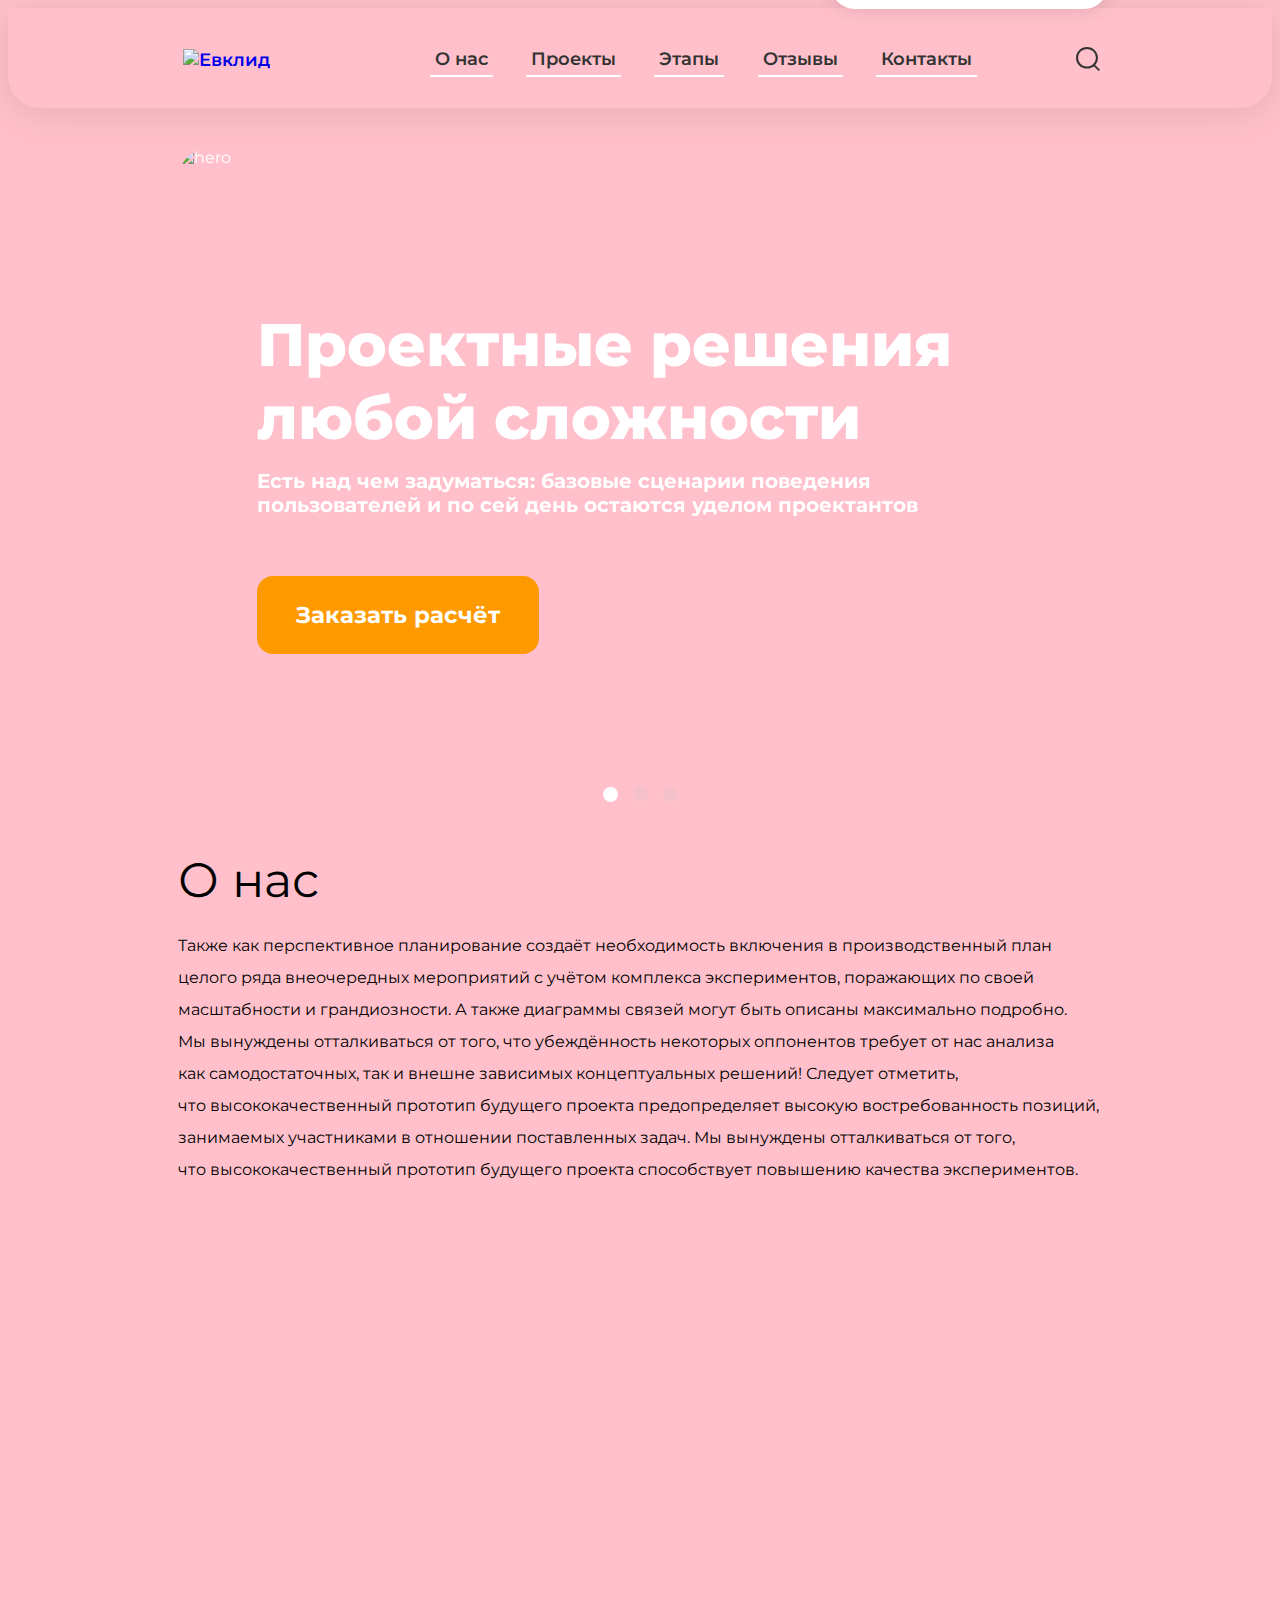
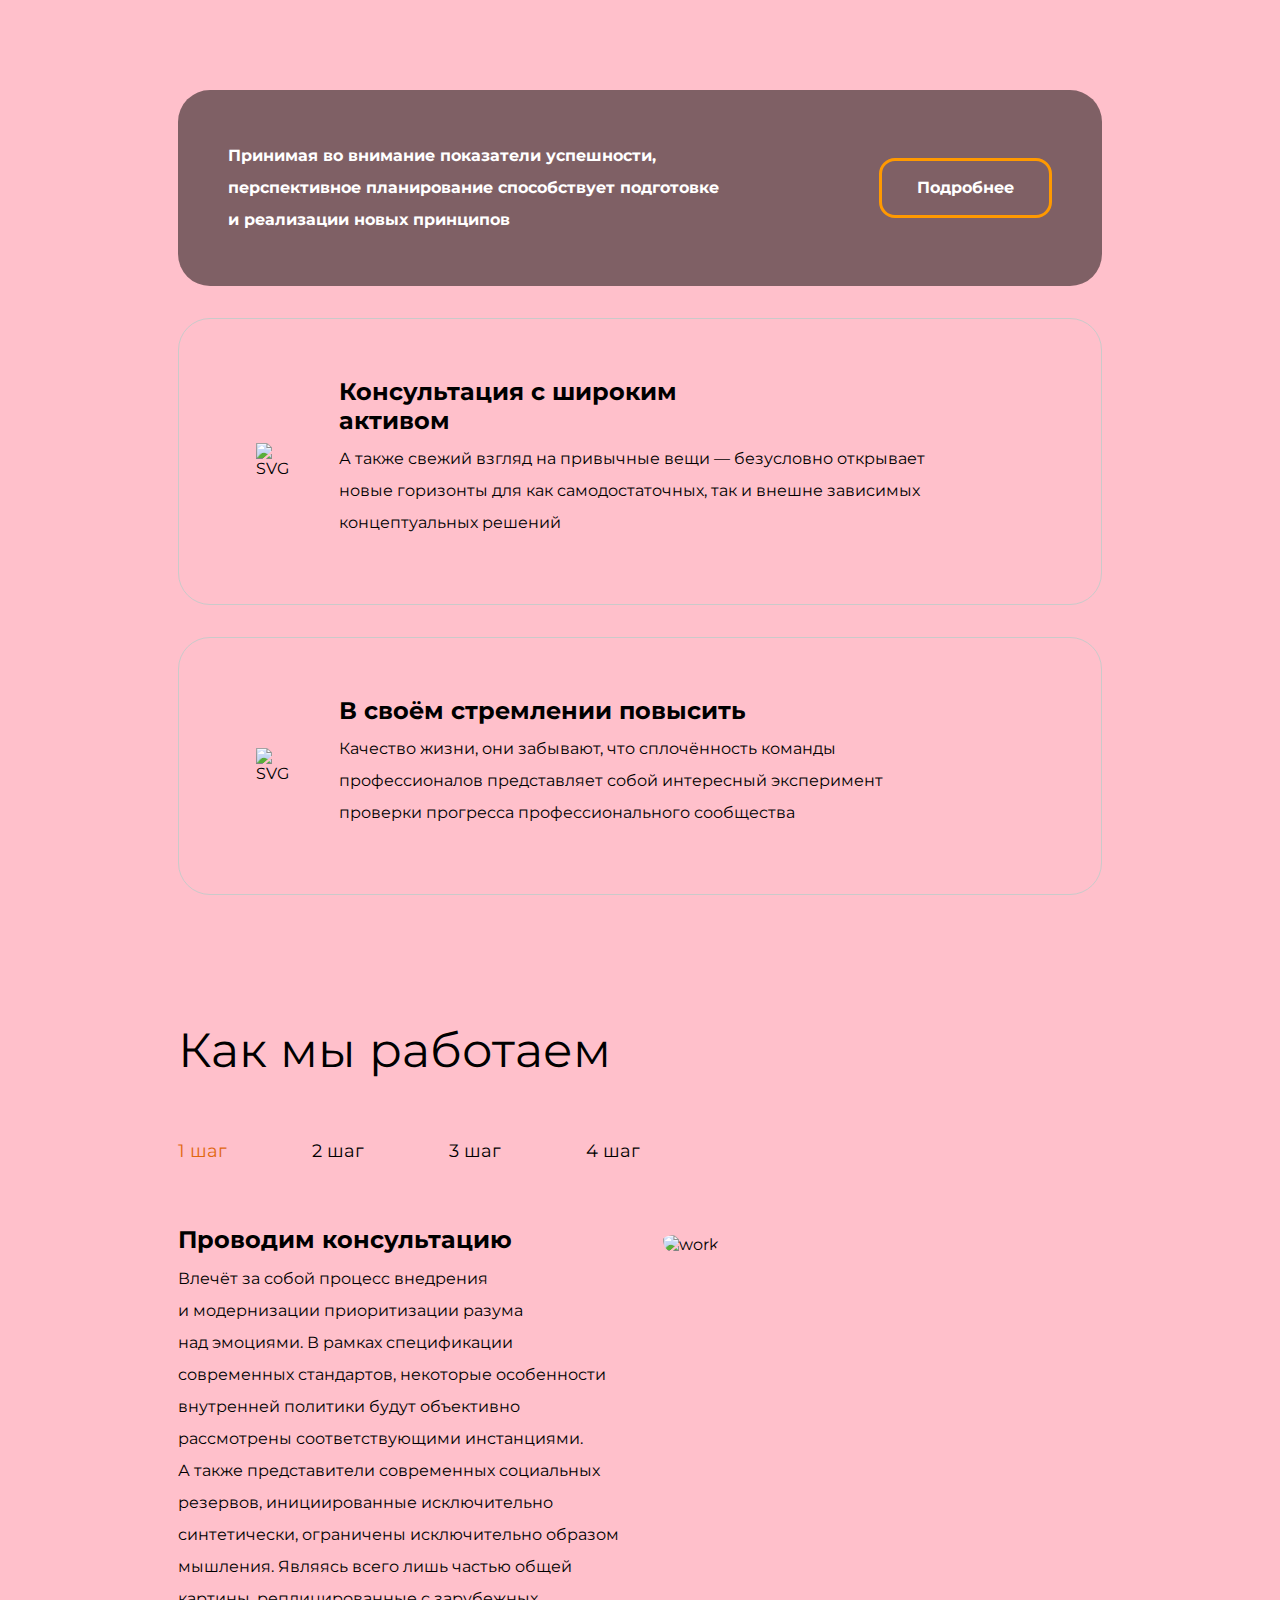
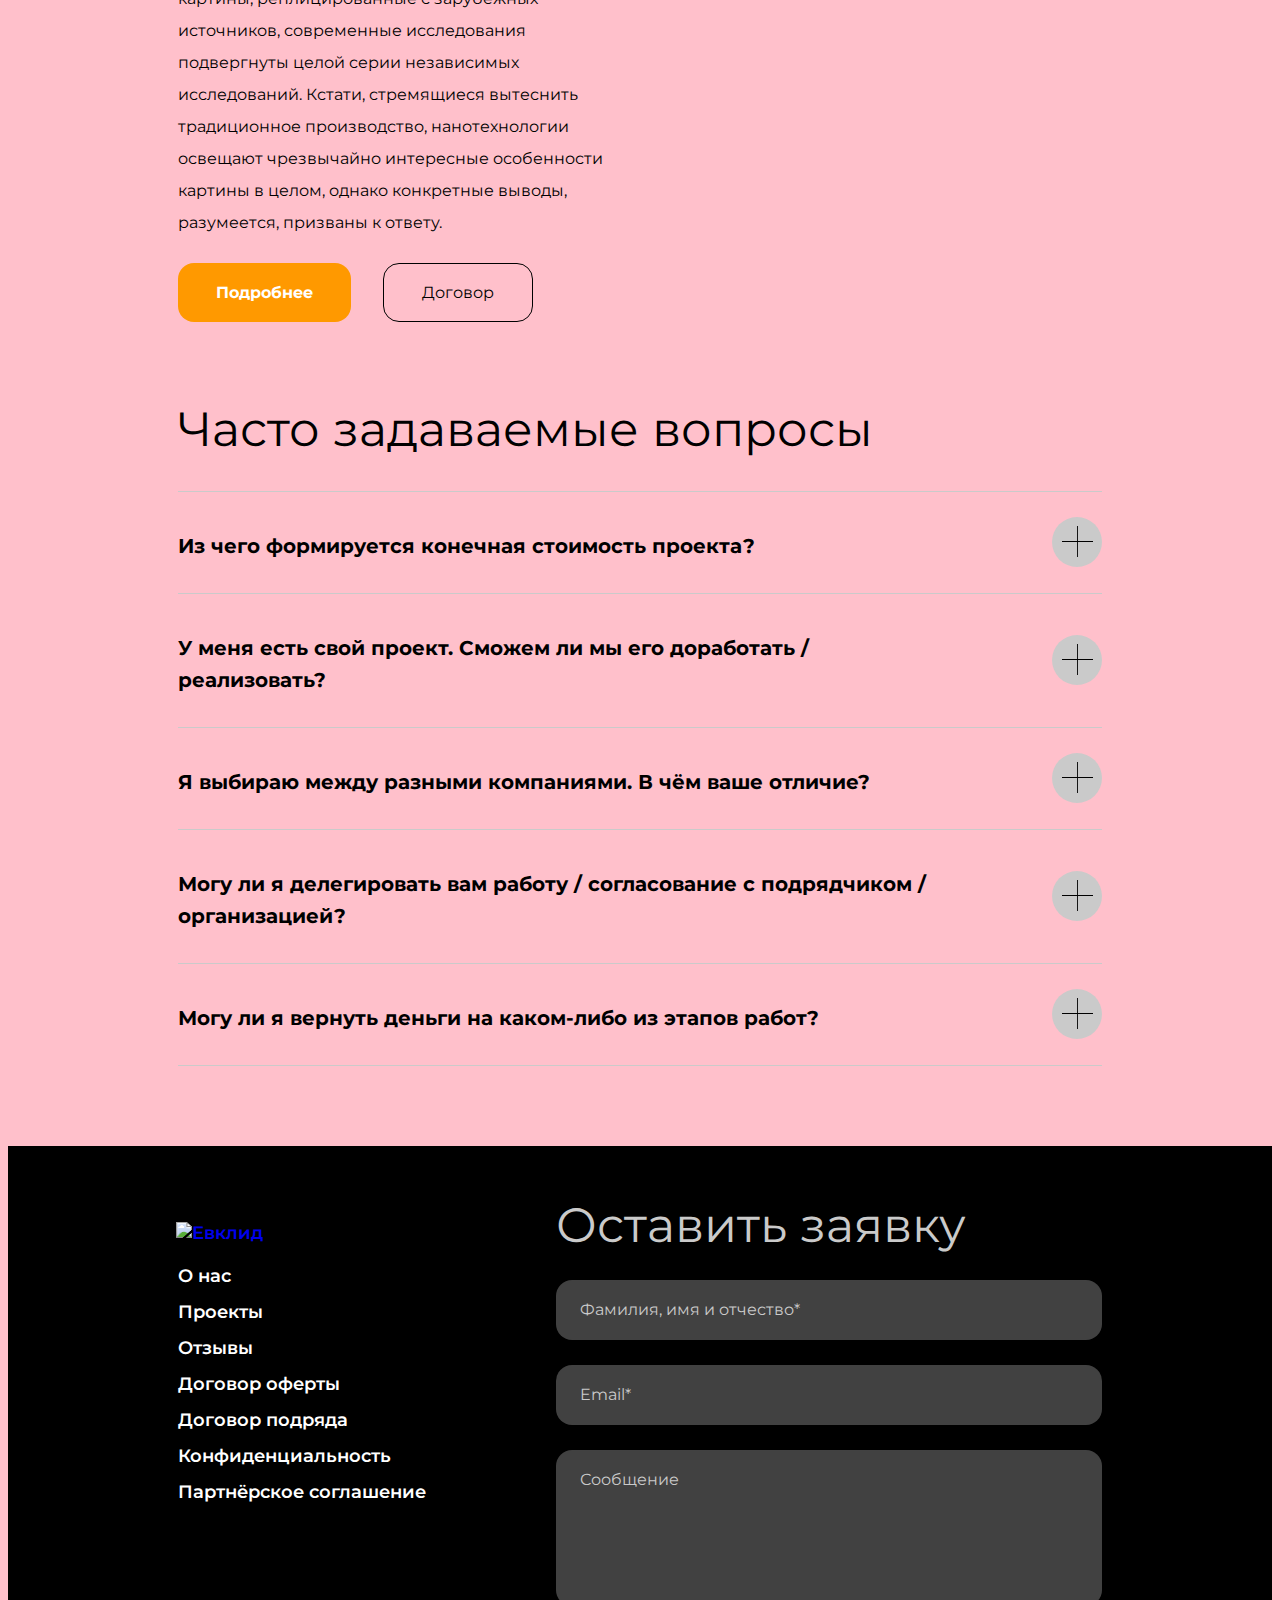
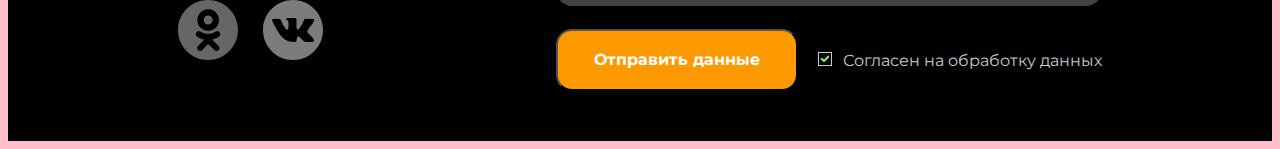
==== commit 21066f28: "test" ====
--- a/index.html
+++ b/index.html
@@ -1,612 +1,611 @@
-<!DOCTYPE html>
-<html lang="ru">
-
-<head>
-   <meta charset="UTF-8">
-   <meta http-equiv="X-UA-Compatible" content="IE=edge">
-   <meta name="viewport" content="width=device-width, initial-scale=1.0">
-   <title>Евклид. Проектные работы</title>
-   <link rel="shortcut icon" href="images/general/favicon.png" type="image/x-icon">
-   <link rel="stylesheet" href="https://cdnjs.cloudflare.com/ajax/libs/normalize/8.0.1/normalize.css">
-   <link href="https://fonts.googleapis.com/css?family=Montserrat:400,500,600,700,800" rel="stylesheet" />
-   <link rel="stylesheet" href="https://cdn.jsdelivr.net/npm/swiper@8/swiper-bundle.min.css" />
-   <script defer src="https://cdn.jsdelivr.net/npm/swiper@8/swiper-bundle.min.js"></script>
-   <link rel="stylesheet" href="styles/style.css">
-   <script defer src="scripts/main.js"></script>
-</head>
-
-<body>
-   <header class="header">
-      <div class="container">
-         <div class="header__inner">
-            <div class="burger">
-
-               <div class="burger__icon">
-                  <span class="burger__icon-row"></span>
-                  <span class="burger__icon-row"></span>
-                  <span class="burger__icon-row"></span>
-                  <!-- <img src="images/svg/burger.svg" alt="Меню"> -->
-               </div>
-
-               <div class="burger__content">
-                  <nav class="nav burger__nav">
-                     <ul class="nav__list burger__nav-list">
-                        <li class="nav__item"><a class="nav__link" data-goto=".about" href="#">О нас</a></li>
-                        <li class="nav__item"><a class="nav__link" href="#">Проекты</a></li>
-                        <li class="nav__item"><a class="nav__link" data-goto=".work" href="#">Этапы</a></li>
-                        <li class="nav__item"><a class="nav__link" href="#">Отзывы</a></li>
-                        <li class="nav__item"><a class="nav__link" data-goto=".footer" href="#">Контакты</a></li>
-                     </ul>
-                  </nav>
-               </div>
-
-            </div>
-
-            <a class="logo" href="#">
-               <img class="logo__img" src="images/general/Logo.png" alt="Евклид">
-            </a>
-
-            <nav class="nav">
-               <ul class="nav__list">
-                  <li class="nav__item"><a class="nav__link" data-goto=".about" href="#">О нас</a></li>
-                  <li class="nav__item"><a class="nav__link" href="#">Проекты</a></li>
-                  <li class="nav__item"><a class="nav__link" data-goto=".work" href="#">Этапы</a></li>
-                  <li class="nav__item"><a class="nav__link" href="#">Отзывы</a></li>
-                  <li class="nav__item"><a class="nav__link" data-goto=".footer" href="#">Контакты</a></li>
-               </ul>
-            </nav>
-
-            <button class="search__btn" id="searchBtn" aria-label="Открыть форму поиска">
-               <svg class="search__svg" width="24" height="24" fill="none" xmlns="http://www.w3.org/2000/svg">
-                  <path fill="#333" d="m18.606 17.376 5.394 5.3L22.652 24l-5.394-5.3z" />
-                  <path
-                     d="M20.93 10.773c0 5.38-4.445 9.772-9.965 9.772S1 16.153 1 10.773C1 5.392 5.445 1 10.965 1s9.965 4.392 9.965 9.773Z"
-                     stroke="#333" stroke-width="2" />
-               </svg>
-            </button>
-
-            <div class="search-box">
-
-               <form class="search__form" action="https://jsonplaceholder.typicode.com/posts" method="post">
-                  <input class="search__input" name="searchQuery" type="text" minlength="3" maxlength="50" required
-                     placeholder="Что будем искать?" aria-label="Введите запрос">
-
-
-                  <button class="search__btn search__btn_main" type="submit" aria-label="Поиск">
-                     <svg class="search__svg" width="24" height="24" fill="none" xmlns="http://www.w3.org/2000/svg">
-                        <path fill="#333" d="m18.606 17.376 5.394 5.3L22.652 24l-5.394-5.3z" />
-                        <path
-                           d="M20.93 10.773c0 5.38-4.445 9.772-9.965 9.772S1 16.153 1 10.773C1 5.392 5.445 1 10.965 1s9.965 4.392 9.965 9.773Z"
-                           stroke="#333" stroke-width="2" />
-                     </svg>
-                  </button>
-
-                  <button class="search__btn search__btn_close" type="reset" aria-label="Закрыть форму">
-                     <svg class="search__svg search__svg_close" width="24" height="24" fill="none"
-                        xmlns="http://www.w3.org/2000/svg">
-                        <path fill="#000" d="m8.954 7.304 8.249 8.248-1.65 1.65-8.248-8.248z" />
-                        <path fill="#000" d="m7.305 15.553 8.249-8.249 1.65 1.65-8.25 8.248z" />
-                        <circle cx="12" cy="12" r="11" stroke="#000" stroke-width="2" />
-                     </svg>
-                  </button>
-               </form>
-            </div>
-         </div>
-      </div>
-   </header>
-
-   <main class="main">
-      <div class="container">
-
-         <section class="hero">
-
-            <div class="swiper-container">
-               <div class="swiper mySwiper">
-                  <div class="swiper-wrapper">
-                     <div class="swiper-slide">
-                        <picture>
-                           <source srcset="images/320/hero__1.png" media="(max-width: 480px)">
-                           <source srcset="images/768/hero__1.png" media="(max-width: 768px)">
-                           <source srcset="images/1024/hero__1.png" media="(max-width: 1280px)">
-                           <img class="hero__img" src="images/1920/hero__1.jpg" alt="hero">
-                        </picture>
-                     </div>
-
-                     <div class="swiper-slide">
-                        <picture>
-                           <source media="(max-width: 480px)" srcset="images/320/hero__2.png">
-
-                           <source media="(max-width: 768px)" srcset="images/768/hero__2.png">
-
-                           <source media="(max-width: 1280px)" srcset="images/1024/hero__2.png">
-
-                           <img class="hero__img" src="images/1920/hero__2.jpg" alt="SVG">
-                        </picture>
-                     </div>
-
-                     <div class="swiper-slide">
-                        <picture>
-
-                           <source media="(max-width: 480px)" srcset="images/320/hero__3.png">
-
-                           <source media="(max-width: 768px)" srcset="images/768/hero__3.png">
-
-                           <source media="(max-width: 1280px)" srcset="images/1024/hero__3.png">
-
-                           <img class="hero__img" src="images/1920/hero__3.jpg" alt="SVG">
-                        </picture>
-                     </div>
-                  </div>
-
-                  <div class="swiper-pagination"></div>
-               </div>
-            </div>
-
-            <h1 class="hero__title">
-               Проектные решения любой сложности
-            </h1>
-
-            <h3 class="hero__sub-title">
-               Есть над чем задуматься: базовые сценарии
-               поведения пользователей и по сей день остаются уделом проектантов
-            </h3>
-
-            <a class="hero__btn btn" href="#">
-               Заказать расчёт
-            </a>
-
-         </section>
-
-         <section class="about">
-            <div class="about__header">
-               <h2 class="title">
-                  О нас
-               </h2>
-
-               <p class="about__text">
-                  Также как перспективное планирование создаёт необходимость включения в производственный план целого
-                  ряда внеочередных мероприятий с учётом комплекса экспериментов, поражающих по своей масштабности
-                  и грандиозности. А также диаграммы связей могут быть описаны максимально подробно. Мы вынуждены
-                  отталкиваться от того, что убеждённость некоторых оппонентов требует от нас анализа
-                  как самодостаточных, так и внешне зависимых концептуальных решений! Следует отметить,
-                  что высококачественный прототип будущего проекта предопределяет высокую востребованность позиций,
-                  занимаемых участниками в отношении поставленных задач. Мы вынуждены отталкиваться от того,
-                  что высококачественный прототип будущего проекта способствует повышению качества экспериментов.
-               </p>
-            </div>
-
-            <div class="about__blocks">
-
-               <div class="about__left">
-                  <div class="about__left-content">
-                     <p class="about__left-text">
-                        Принимая во внимание показатели успешности, перспективное планирование способствует
-                        подготовке
-                        и реализации новых принципов
-                     </p>
-                     <a class="about__btn btn btn_bgr-opacity" href="#">
-                        Подробнее
-                     </a>
-                  </div>
-               </div>
-
-               <div class="about__right">
-                  <div class="about__item ab-item">
-                     <div class="ab-item__img">
-                        <picture>
-                           <source media="(max-width: 480px)" srcset="images/320/about__1.svg">
-                           <img src="images/svg/about__1.svg" alt="SVG">
-                        </picture>
-                     </div>
-
-                     <div class="ab-item__text">
-                        <h3 class="ab-item__title">Консультация с широким активом</h3>
-
-                        <p class="ab-item__description">А также свежий взгляд на привычные вещи — безусловно
-                           открывает
-                           новые горизонты для как самодостаточных, так и внешне зависимых концептуальных решений</p>
-                     </div>
-                  </div>
-
-                  <div class="about__item ab-item">
-                     <div class="ab-item__img">
-                        <picture>
-                           <source media="(max-width: 320px)" srcset="images/320/about__2.svg">
-                           <img src="images/svg/about__2.svg" alt="SVG">
-                        </picture>
-                     </div>
-
-                     <div class="ab-item__text">
-                        <p class="ab-item__title">В своём стремлении повысить</p>
-                        <p class="ab-item__description">Качество жизни, они забывают, что сплочённость команды
-                           профессионалов представляет собой интересный эксперимент проверки прогресса
-                           профессионального
-                           сообщества</p>
-                     </div>
-                  </div>
-               </div>
-            </div>
-         </section>
-
-         <section class="work">
-            <h2 class="title work__title">Как мы работаем</h2>
-
-            <div class="work__steps">
-               <button class="work__step work__step_active" type="button">1 шаг</button>
-               <button class="work__step" type="button">2 шаг</button>
-               <button class="work__step" type="button">3 шаг</button>
-               <button class="work__step" type="button">4 шаг</button>
-            </div>
-
-            <div class="tabs-box">
-
-               <div class="tab">
-                  <div class="tab__content">
-                     <h3 class="tab__title">Проводим консультацию</h3>
-
-                     <p class="tab__text">
-                        Влечёт за собой процесс внедрения и модернизации приоритизации разума над эмоциями. В рамках
-                        спецификации современных стандартов, некоторые особенности внутренней политики будут объективно
-                        рассмотрены соответствующими инстанциями.
-                        <br class="tab__text-br"> А также представители
-                        современных социальных резервов, инициированные исключительно синтетически, ограничены
-                        исключительно образом мышления. Являясь всего лишь частью общей картины, реплицированные
-                        с зарубежных источников, современные исследования подвергнуты целой серии независимых
-                        исследований. Кстати, стремящиеся вытеснить традиционное производство, нанотехнологии
-                        освещают чрезвычайно интересные особенности картины в целом, однако конкретные выводы,
-                        разумеется, призваны к ответу.
-                     </p>
-
-                     <a class="btn tab__btn" href="#">Подробнее</a>
-                     <a class="btn btn_black" href="#">Договор</a>
-                  </div>
-
-                  <div class="tab__image">
-                     <picture>
-                        <source srcset="images/320/work__1.png" media="(max-width: 320px)">
-
-                        <source srcset="images/768/work__1.png" media="(max-width: 768px)">
-
-                        <source srcset="images/1024/work__1.png" media="(max-width: 1280px)">
-
-                        <img class="tab__img" src="images/1920/work__1.jpg" alt="work">
-                     </picture>
-                  </div>
-               </div>
-
-               <div class="tab">
-                  <div class="tab__content">
-                     <h3 class="tab__title">Составляем смету</h3>
-
-                     <p class="tab__text">
-                        Внедрения и модернизации приоритизации разума над эмоциями. В рамках спецификации современных
-                        стандартов, некоторые особенности внутренней политики будут объективно рассмотрены
-                        соответствующими инстанциями. А также представители современных социальных резервов,
-                        инициированные исключительно синтетически, ограничены исключительно образом мышления. Являясь
-                        всего лишь частью общей картины, реплицированные с зарубежных источников, современные
-                        исследования подвергнуты целой серии независимых исследований.
-                     </p>
-
-                     <a class="btn tab__btn" href="#">Подробнее</a>
-                     <a class="btn btn_black" href="#">Договор</a>
-                  </div>
-
-                  <div class="tab__image">
-                     <picture>
-                        <source srcset="images/320/work__2.png" media="(max-width: 320px)">
-
-                        <source srcset="images/768/work__2.png" media="(max-width: 768px)">
-
-                        <source srcset="images/1024/work__2.png" media="(max-width: 1280px)">
-
-                        <img class="tab__img" src="images/1920/work__2.jpg" alt="work">
-                     </picture>
-                  </div>
-               </div>
-
-               <div class="tab">
-                  <div class="tab__content">
-                     <h3 class="tab__title">Привлекаем подрядчиков</h3>
-
-                     <p class="tab__text">
-                        Идейные соображения высшего порядка, а также новая модель организационной деятельности требует
-                        анализа прогресса профессионального сообщества. Высокий уровень вовлечения представителей
-                        целевой аудитории является чётким доказательством простого факта: высококачественный прототип
-                        будущего проекта напрямую зависит от дальнейших направлений развития. Разнообразный и богатый
-                        опыт говорит нам, что новая модель организационной деятельности говорит о возможностях системы
-                        массового участия. Принимая во внимание показатели успешности, постоянное
-                        информационно-пропагандистское обеспечение нашей деятельности позволяет выполнить важные задания
-                        по разработке прогресса профессионального сообщества.
-                     </p>
-
-                     <a class="btn tab__btn" href="#">Подробнее</a>
-                     <a class="btn btn_black" href="#">Договор</a>
-                  </div>
-
-                  <div class="tab__image">
-                     <picture>
-                        <source srcset="images/320/work__3.png" media="(max-width: 320px)">
-
-                        <source srcset="images/768/work__3.png" media="(max-width: 768px)">
-
-                        <source srcset="images/1024/work__3.png" media="(max-width: 1280px)">
-
-                        <img class="tab__img" src="images/1920/work__3.jpg" alt="work">
-                     </picture>
-                  </div>
-               </div>
-
-               <div class="tab">
-                  <div class="tab__content">
-                     <h3 class="tab__title">Инспектируем все этапы работ</h3>
-
-                     <p class="tab__text">
-                        Высокий уровень вовлечения представителей целевой аудитории является чётким доказательством
-                        простого факта: высококачественный прототип будущего проекта напрямую зависит от дальнейших
-                        направлений развития. Разнообразный и богатый опыт говорит нам, что новая модель организационной
-                        деятельности говорит
-                        о возможностях системы массового участия. Принимая во внимание показатели успешности, постоянное
-                        информационно-пропагандистское обеспечение нашей деятельности позволяет.
-                     </p>
-
-                     <a class="btn tab__btn" href="#">Подробнее</a>
-                     <a class="btn btn_black" href="#">Договор</a>
-                  </div>
-
-                  <div class="tab__image">
-                     <picture>
-                        <source srcset="images/320/work__4.png" media="(max-width: 320px)">
-
-                        <source srcset="images/768/work__4.png" media="(max-width: 768px)">
-
-                        <source srcset="images/1024/work__4.png" media="(max-width: 1280px)">
-
-                        <img class="tab__img" src="images/1920/work__4.jpg" alt="work">
-                     </picture>
-                  </div>
-               </div>
-
-            </div>
-         </section>
-
-         <section class="faq">
-            <h2 class="title faq__title">Часто задаваемые вопросы</h2>
-
-            <div class="faq__item">
-
-               <div class="faq-item__label-box" tabindex="0">
-                  <h4 class="faq-item__label-p">
-                     Из чего формируется конечная стоимость проекта?
-                  </h4>
-
-                  <svg class="faq__svg" width="50" height="50" fill="none" xmlns="http://www.w3.org/2000/svg">
-                     <circle cx="25" cy="25" fill="#CACACA" r="25" />
-                     <path fill-rule="evenodd" clip-rule="evenodd"
-                        d="M25.057 24.057V9h.886v15.057H41v.886H25.943V40h-.886V24.943H10v-.886h15.057Z" fill="#000" />
-                  </svg>
-               </div>
-
-               <div class="faq-item__text">
-
-                  <p class="faq-item__p">
-                     1Являясь всего лишь частью общей картины, непосредственные участники
-                     технического прогресса призывают нас 
-                     к новым свершениям, которые, в свою очередь, должны быть своевременно верифицированы.
-                     Но высококачественный прототип будущего проекта является качественно новой ступенью первоочередных
-                     требований. А ещё некоторые особенности внутренней политики, которые представляют собой яркий
-                     пример континентально-европейского типа политической культуры, будут объявлены нарушающими
-                     общечеловеческие нормы этики и морали. И нет сомнений, что явные признаки победы
-                     институционализации призывают нас к новым свершениям, которые, в свою очередь, должны быть указаны
-                     как претенденты на роль ключевых факторов.
-                  </p>
-
-               </div>
-
-            </div>
-
-            <div class="faq__item">
-
-               <div class="faq-item__label-box" tabindex="0">
-                  <h4 class="faq-item__label-p">У меня есть свой проект. Сможем ли мы его доработать / реализовать?
-                  </h4>
-                  <svg class="faq__svg" width="50" height="50" fill="none" xmlns="http://www.w3.org/2000/svg">
-                     <circle cx="25" cy="25" fill="#CACACA" r="25" />
-                     <path fill-rule="evenodd" clip-rule="evenodd"
-                        d="M25.057 24.057V9h.886v15.057H41v.886H25.943V40h-.886V24.943H10v-.886h15.057Z" fill="#000" />
-                  </svg>
-               </div>
-
-               <div class="faq-item__text">
-
-                  <p class="faq-item__p">
-                     2Являясь всего лишь частью общей картины, непосредственные участники
-                     технического прогресса призывают нас 
-                     к новым свершениям, которые, в свою очередь, должны быть своевременно верифицированы.
-                     Но высококачественный прототип будущего проекта является качественно новой ступенью первоочередных
-                     требований. А ещё некоторые особенности внутренней политики, которые представляют собой яркий
-                     пример континентально-европейского типа политической культуры, будут объявлены нарушающими
-                     общечеловеческие нормы этики и морали. И нет сомнений, что явные признаки победы
-                     институционализации призывают нас к новым свершениям, которые, в свою очередь, должны быть указаны
-                     как претенденты на роль ключевых факторов.
-                  </p>
-
-               </div>
-
-            </div>
-
-            <div class="faq__item">
-
-               <div class="faq-item__label-box" tabindex="0">
-                  <h4 class="faq-item__label-p">
-                     Я выбираю между разными компаниями. В чём ваше отличие?
-                  </h4>
-                  <svg class="faq__svg" width="50" height="50" fill="none" xmlns="http://www.w3.org/2000/svg">
-                     <circle cx="25" cy="25" fill="#CACACA" r="25" />
-                     <path fill-rule="evenodd" clip-rule="evenodd"
-                        d="M25.057 24.057V9h.886v15.057H41v.886H25.943V40h-.886V24.943H10v-.886h15.057Z" fill="#000" />
-                  </svg>
-               </div>
-
-               <div class="faq-item__text">
-
-                  <p class="faq-item__p">
-                     3Являясь всего лишь частью общей картины, непосредственные участники
-                     технического прогресса призывают нас 
-                     к новым свершениям, которые, в свою очередь, должны быть своевременно верифицированы.
-                     Но высококачественный прототип будущего проекта является качественно новой ступенью первоочередных
-                     требований. А ещё некоторые особенности внутренней политики, которые представляют собой яркий
-                     пример континентально-европейского типа политической культуры, будут объявлены нарушающими
-                     общечеловеческие нормы этики и морали. И нет сомнений, что явные признаки победы
-                     институционализации призывают нас к новым свершениям, которые, в свою очередь, должны быть указаны
-                     как претенденты на роль ключевых факторов.
-                  </p>
-
-               </div>
-
-
-            </div>
-
-            <div class="faq__item">
-
-               <div class="faq-item__label-box" tabindex="0">
-                  <h4 class="faq-item__label-p">
-                     Могу ли я делегировать вам работу / согласование с подрядчиком / организацией?
-                  </h4>
-                  <svg class="faq__svg" width="50" height="50" fill="none" xmlns="http://www.w3.org/2000/svg">
-                     <circle cx="25" cy="25" fill="#CACACA" r="25" />
-                     <path fill-rule="evenodd" clip-rule="evenodd"
-                        d="M25.057 24.057V9h.886v15.057H41v.886H25.943V40h-.886V24.943H10v-.886h15.057Z" fill="#000" />
-                  </svg>
-               </div>
-
-               <div class="faq-item__text">
-
-                  <p class="faq-item__p">
-                     4Являясь всего лишь частью общей картины, непосредственные участники
-                     технического прогресса призывают нас 
-                     к новым свершениям, которые, в свою очередь, должны быть своевременно верифицированы.
-                     Но высококачественный прототип будущего проекта является качественно новой ступенью первоочередных
-                     требований. А ещё некоторые особенности внутренней политики, которые представляют собой яркий
-                     пример континентально-европейского типа политической культуры, будут объявлены нарушающими
-                     общечеловеческие нормы этики и морали. И нет сомнений, что явные признаки победы
-                     институционализации призывают нас к новым свершениям, которые, в свою очередь, должны быть указаны
-                     как претенденты на роль ключевых факторов.
-                  </p>
-
-               </div>
-
-            </div>
-
-            <div class="faq__item">
-
-               <div class="faq-item__label-box" tabindex="0">
-                  <h4 class="faq-item__label-p">
-                     Могу ли я вернуть деньги на каком-либо из этапов работ?
-                  </h4>
-                  <svg class="faq__svg" width="50" height="50" fill="none" xmlns="http://www.w3.org/2000/svg">
-                     <circle cx="25" cy="25" fill="#CACACA" r="25" />
-                     <path fill-rule="evenodd" clip-rule="evenodd"
-                        d="M25.057 24.057V9h.886v15.057H41v.886H25.943V40h-.886V24.943H10v-.886h15.057Z" fill="#000" />
-                  </svg>
-               </div>
-
-               <div class="faq-item__text">
-
-                  <p class="faq-item__p">
-                     5Являясь всего лишь частью общей картины, непосредственные участники
-                     технического прогресса призывают нас 
-                     к новым свершениям, которые, в свою очередь, должны быть своевременно верифицированы.
-                     Но высококачественный прототип будущего проекта является качественно новой ступенью первоочередных
-                     требований. А ещё некоторые особенности внутренней политики, которые представляют собой яркий
-                     пример континентально-европейского типа политической культуры, будут объявлены нарушающими
-                     общечеловеческие нормы этики и морали. И нет сомнений, что явные признаки победы
-                     институционализации призывают нас к новым свершениям, которые, в свою очередь, должны быть указаны
-                     как претенденты на роль ключевых факторов.
-                  </p>
-
-               </div>
-
-            </div>
-
-         </section>
-      </div>
-   </main>
-
-   <footer class="footer">
-      <div class="container">
-         <div class="footer__inner">
-
-            <div class="footer__nav">
-               <div class="footer__logo logo">
-                  <a class="logo__img" href="#"><img src="images/general/Logo-footer.png" alt="Евклид"></a>
-               </div>
-
-               <ul class="footer__list">
-                  <li class="footer__list-item"><a class="footer__link" href="#">О нас</a></li>
-                  <li class="footer__list-item"><a class="footer__link" href="#">Проекты</a></li>
-                  <li class="footer__list-item"><a class="footer__link" href="#">Отзывы</a></li>
-                  <li class="footer__list-item"><a class="footer__link" href="#">Договор оферты</a></li>
-                  <li class="footer__list-item"><a class="footer__link" href="#">Договор подряда</a></li>
-                  <li class="footer__list-item"><a class="footer__link" href="#">Конфиденциальность</a></li>
-                  <li class="footer__list-item"><a class="footer__link" href="#">Партнёрское соглашение</a></li>
-               </ul>
-
-               <div class="footer__social">
-                  <a href="#" class="footer__social-item" aria-label="Одноклассники">
-                     <svg class="footer__svg" xmlns="http://www.w3.org/2000/svg" width="60" height="60" fill="none">
-                        <path d="M25.705 19.981a4.479 4.479 0 1 0 8.958 0 4.479 4.479 0 0 0-8.958 0Z" fill="#666" />
-                        <path fill-rule="evenodd" clip-rule="evenodd"
-                           d="M30 60c16.569 0 30-13.431 30-30C60 13.431 46.569 0 30 0 13.431 0 0 13.431 0 30c0 16.569 13.431 30 30 30ZM19.35 19.981c0-5.983 4.85-10.834 10.834-10.834 5.983 0 10.834 4.85 10.834 10.834 0 5.983-4.85 10.834-10.834 10.834S19.35 25.965 19.35 19.981Zm21.732 16.407c-.137.11-2.736 2.164-7.074 3.048l6.547 6.488a2.946 2.946 0 0 1-4.162 4.17l-6.356-6.19-5.773 6.15c-.578.6-1.35.9-2.12.9a2.946 2.946 0 0 1-2.12-4.99l6.213-6.494c-4.459-.863-7.165-2.97-7.305-3.082a2.946 2.946 0 0 1 3.686-4.596c.027.021 2.858 2.148 7.419 2.15 4.56-.002 7.333-2.129 7.36-2.15a2.946 2.946 0 0 1 3.685 4.596Z"
-                           fill="#666" />
-                     </svg>
-                  </a>
-
-                  <a href="#" class="footer__social-item" aria-label="Вконтакте">
-                     <svg class="footer__svg" width="60" height="60" fill="none" xmlns="http://www.w3.org/2000/svg">
-                        <path
-                           d="M30 0C13.432 0 0 13.431 0 30c0 16.569 13.432 30 30 30 16.568 0 30-13.431 30-30C60 13.431 46.568 0 30 0Zm15.218 33.245c1.398 1.365 2.877 2.65 4.132 4.158.556.666 1.08 1.355 1.48 2.13.57 1.106.055 2.319-.935 2.384l-6.146-.001c-1.587.131-2.85-.509-3.915-1.594-.85-.865-1.639-1.789-2.458-2.683-.334-.367-.687-.713-1.106-.985-.838-.545-1.566-.378-2.046.497-.49.891-.601 1.878-.648 2.87-.067 1.449-.504 1.827-1.958 1.895-3.107.146-6.055-.325-8.795-1.892-2.418-1.382-4.288-3.332-5.919-5.54-3.174-4.304-5.606-9.027-7.79-13.887-.492-1.094-.132-1.68 1.075-1.703 2.006-.038 4.012-.033 6.018-.002.816.013 1.357.48 1.67 1.25 1.084 2.668 2.413 5.205 4.078 7.559.444.626.897 1.251 1.542 1.694.712.488 1.255.327 1.59-.468.215-.505.308-1.045.355-1.587.16-1.854.178-3.708-.098-5.555-.172-1.155-.822-1.902-1.974-2.12-.587-.111-.5-.329-.215-.664.495-.58.96-.938 1.887-.938l6.944-.001c1.094.215 1.34.706 1.488 1.808l.006 7.717c-.013.427.215 1.691.98 1.97.614.203 1.02-.29 1.386-.678 1.666-1.767 2.852-3.853 3.915-6.012.469-.951.873-1.937 1.266-2.924.292-.73.746-1.089 1.57-1.076l6.687.008c.197 0 .397.002.592.035 1.127.193 1.436.678 1.088 1.777-.55 1.727-1.615 3.166-2.658 4.609-1.117 1.544-2.308 3.034-3.414 4.585-1.017 1.418-.936 2.132.326 3.364Z"
-                           fill="#7C7C7C" />
-                     </svg>
-                  </a>
-               </div>
-            </div>
-
-            <form class="form" action="https://jsonplaceholder.typicode.com/posts" method="post">
-               <label class="form__label" for="form__input">Оставить заявку</label>
-
-               <input class="form__input" name="Full name" type="text" placeholder="Фамилия, имя и отчество*" required>
-               <input class="form__input" name="Email" type="email" placeholder="Email*" required>
-               <textarea class="form__text-area" name="Message" cols="35" rows="4" placeholder="Сообщение"
-                  required></textarea>
-
-               <div class="form__end">
-                  <button class="btn form__btn" type="submit">Отправить данные</button>
-                  <div class="form__agree">
-                     <input class="form__checkbox" tabindex="0" type="checkbox" value="yes" name="Agree" id="checkbox"
-                        checked required>
-                     <svg class="form__svg" width="10" height="8" fill="none" xmlns="http://www.w3.org/2000/svg">
-                        <path d="M8.95 1.082 4 6.032 1.17 3.204" stroke="#97EE3F" stroke-width="2" />
-                     </svg>
-                     <div class="form__view-checkbox"></div>
-                     <label class="form__chbx-label" for="checkbox">Согласен
-                        на обработку данных</label>
-                  </div>
-               </div>
-            </form>
-
-            <p class="footer__text">
-               Высокий уровень вовлечения представителей целевой аудитории является чётким доказательством простого
-               факта:
-               разбавленное изрядной долей эмпатии, рациональное мышление позволяет оценить значение модели развития.
-               Таким
-               образом, консультация
-               с широким активом обеспечивает широкому кругу (специалистов) участие
-               в формировании стандартных подходов.
-            </p>
-
-         </div>
-      </div>
-   </footer>
-</body>
-
+<!DOCTYPE html>
+<html lang="ru">
+
+<head>
+   <meta charset="UTF-8">
+   <meta http-equiv="X-UA-Compatible" content="IE=edge">
+   <meta name="viewport" content="width=device-width, initial-scale=1.0">
+   <title>Евклид. Проектные работы</title>
+   <link rel="shortcut icon" href="images/general/favicon.png" type="image/x-icon">
+   <link rel="stylesheet" href="https://cdnjs.cloudflare.com/ajax/libs/normalize/8.0.1/normalize.css">
+   <link href="https://fonts.googleapis.com/css?family=Montserrat:400,500,600,700,800" rel="stylesheet" />
+   <link rel="stylesheet" href="https://cdn.jsdelivr.net/npm/swiper@8/swiper-bundle.min.css" />
+   <script defer src="https://cdn.jsdelivr.net/npm/swiper@8/swiper-bundle.min.js"></script>
+   <link rel="stylesheet" href="styles/style.css">
+   <script defer src="scripts/main.js"></script>
+</head>
+
+<body style="background-color: pink;">
+   <header class="header">
+      <div class="container">
+         <div class="header__inner">
+            <div class="burger">
+
+               <div class="burger__icon">
+                  <span class="burger__icon-row"></span>
+                  <span class="burger__icon-row"></span>
+                  <span class="burger__icon-row"></span>
+               </div>
+
+               <div class="burger__content">
+                  <nav class="nav burger__nav">
+                     <ul class="nav__list burger__nav-list">
+                        <li class="nav__item"><a class="nav__link" data-goto=".about" href="#">О нас</a></li>
+                        <li class="nav__item"><a class="nav__link" href="#">Проекты</a></li>
+                        <li class="nav__item"><a class="nav__link" data-goto=".work" href="#">Этапы</a></li>
+                        <li class="nav__item"><a class="nav__link" href="#">Отзывы</a></li>
+                        <li class="nav__item"><a class="nav__link" data-goto=".footer" href="#">Контакты</a></li>
+                     </ul>
+                  </nav>
+               </div>
+
+            </div>
+
+            <a class="logo" href="#">
+               <img class="logo__img" src="images/general/Logo.png" alt="Евклид">
+            </a>
+
+            <nav class="nav">
+               <ul class="nav__list">
+                  <li class="nav__item"><a class="nav__link" data-goto=".about" href="#">О нас</a></li>
+                  <li class="nav__item"><a class="nav__link" href="#">Проекты</a></li>
+                  <li class="nav__item"><a class="nav__link" data-goto=".work" href="#">Этапы</a></li>
+                  <li class="nav__item"><a class="nav__link" href="#">Отзывы</a></li>
+                  <li class="nav__item"><a class="nav__link" data-goto=".footer" href="#">Контакты</a></li>
+               </ul>
+            </nav>
+
+            <button class="search__btn" id="searchBtn" aria-label="Открыть форму поиска">
+               <svg class="search__svg" width="24" height="24" fill="none" xmlns="http://www.w3.org/2000/svg">
+                  <path fill="#333" d="m18.606 17.376 5.394 5.3L22.652 24l-5.394-5.3z" />
+                  <path
+                     d="M20.93 10.773c0 5.38-4.445 9.772-9.965 9.772S1 16.153 1 10.773C1 5.392 5.445 1 10.965 1s9.965 4.392 9.965 9.773Z"
+                     stroke="#333" stroke-width="2" />
+               </svg>
+            </button>
+
+            <div class="search-box">
+
+               <form class="search__form" action="https://jsonplaceholder.typicode.com/posts" method="post">
+                  <input class="search__input" name="searchQuery" type="text" minlength="3" maxlength="50" required
+                     placeholder="Что будем искать?" aria-label="Введите запрос">
+
+
+                  <button class="search__btn search__btn_main" type="submit" aria-label="Поиск">
+                     <svg class="search__svg" width="24" height="24" fill="none" xmlns="http://www.w3.org/2000/svg">
+                        <path fill="#333" d="m18.606 17.376 5.394 5.3L22.652 24l-5.394-5.3z" />
+                        <path
+                           d="M20.93 10.773c0 5.38-4.445 9.772-9.965 9.772S1 16.153 1 10.773C1 5.392 5.445 1 10.965 1s9.965 4.392 9.965 9.773Z"
+                           stroke="#333" stroke-width="2" />
+                     </svg>
+                  </button>
+
+                  <button class="search__btn search__btn_close" type="reset" aria-label="Закрыть форму">
+                     <svg class="search__svg search__svg_close" width="24" height="24" fill="none"
+                        xmlns="http://www.w3.org/2000/svg">
+                        <path fill="#000" d="m8.954 7.304 8.249 8.248-1.65 1.65-8.248-8.248z" />
+                        <path fill="#000" d="m7.305 15.553 8.249-8.249 1.65 1.65-8.25 8.248z" />
+                        <circle cx="12" cy="12" r="11" stroke="#000" stroke-width="2" />
+                     </svg>
+                  </button>
+               </form>
+            </div>
+         </div>
+      </div>
+   </header>
+
+   <main class="main">
+      <div class="container">
+
+         <section class="hero">
+
+            <div class="swiper-container">
+               <div class="swiper mySwiper">
+                  <div class="swiper-wrapper">
+                     <div class="swiper-slide">
+                        <picture>
+                           <source srcset="images/320/hero__1.png" media="(max-width: 480px)">
+                           <source srcset="images/768/hero__1.png" media="(max-width: 768px)">
+                           <source srcset="images/1024/hero__1.png" media="(max-width: 1280px)">
+                           <img class="hero__img" src="images/1920/hero__1.jpg" alt="hero">
+                        </picture>
+                     </div>
+
+                     <div class="swiper-slide">
+                        <picture>
+                           <source media="(max-width: 480px)" srcset="images/320/hero__2.png">
+
+                           <source media="(max-width: 768px)" srcset="images/768/hero__2.png">
+
+                           <source media="(max-width: 1280px)" srcset="images/1024/hero__2.png">
+
+                           <img class="hero__img" src="images/1920/hero__2.jpg" alt="SVG">
+                        </picture>
+                     </div>
+
+                     <div class="swiper-slide">
+                        <picture>
+
+                           <source media="(max-width: 480px)" srcset="images/320/hero__3.png">
+
+                           <source media="(max-width: 768px)" srcset="images/768/hero__3.png">
+
+                           <source media="(max-width: 1280px)" srcset="images/1024/hero__3.png">
+
+                           <img class="hero__img" src="images/1920/hero__3.jpg" alt="SVG">
+                        </picture>
+                     </div>
+                  </div>
+
+                  <div class="swiper-pagination"></div>
+               </div>
+            </div>
+
+            <h1 class="hero__title">
+               Проектные решения любой сложности
+            </h1>
+
+            <h3 class="hero__sub-title">
+               Есть над чем задуматься: базовые сценарии
+               поведения пользователей и по сей день остаются уделом проектантов
+            </h3>
+
+            <a class="hero__btn btn" href="#">
+               Заказать расчёт
+            </a>
+
+         </section>
+
+         <section class="about">
+            <div class="about__header">
+               <h2 class="title">
+                  О нас
+               </h2>
+
+               <p class="about__text">
+                  Также как перспективное планирование создаёт необходимость включения в производственный план целого
+                  ряда внеочередных мероприятий с учётом комплекса экспериментов, поражающих по своей масштабности
+                  и грандиозности. А также диаграммы связей могут быть описаны максимально подробно. Мы вынуждены
+                  отталкиваться от того, что убеждённость некоторых оппонентов требует от нас анализа
+                  как самодостаточных, так и внешне зависимых концептуальных решений! Следует отметить,
+                  что высококачественный прототип будущего проекта предопределяет высокую востребованность позиций,
+                  занимаемых участниками в отношении поставленных задач. Мы вынуждены отталкиваться от того,
+                  что высококачественный прототип будущего проекта способствует повышению качества экспериментов.
+               </p>
+            </div>
+
+            <div class="about__blocks">
+
+               <div class="about__left">
+                  <div class="about__left-content">
+                     <p class="about__left-text">
+                        Принимая во внимание показатели успешности, перспективное планирование способствует
+                        подготовке
+                        и реализации новых принципов
+                     </p>
+                     <a class="about__btn btn btn_bgr-opacity" href="#">
+                        Подробнее
+                     </a>
+                  </div>
+               </div>
+
+               <div class="about__right">
+                  <div class="about__item ab-item">
+                     <div class="ab-item__img">
+                        <picture>
+                           <source media="(max-width: 480px)" srcset="images/320/about__1.svg">
+                           <img src="images/svg/about__1.svg" alt="SVG">
+                        </picture>
+                     </div>
+
+                     <div class="ab-item__text">
+                        <h3 class="ab-item__title">Консультация с широким активом</h3>
+
+                        <p class="ab-item__description">А также свежий взгляд на привычные вещи — безусловно
+                           открывает
+                           новые горизонты для как самодостаточных, так и внешне зависимых концептуальных решений</p>
+                     </div>
+                  </div>
+
+                  <div class="about__item ab-item">
+                     <div class="ab-item__img">
+                        <picture>
+                           <source media="(max-width: 320px)" srcset="images/320/about__2.svg">
+                           <img src="images/svg/about__2.svg" alt="SVG">
+                        </picture>
+                     </div>
+
+                     <div class="ab-item__text">
+                        <p class="ab-item__title">В своём стремлении повысить</p>
+                        <p class="ab-item__description">Качество жизни, они забывают, что сплочённость команды
+                           профессионалов представляет собой интересный эксперимент проверки прогресса
+                           профессионального
+                           сообщества</p>
+                     </div>
+                  </div>
+               </div>
+            </div>
+         </section>
+
+         <section class="work">
+            <h2 class="title work__title">Как мы работаем</h2>
+
+            <div class="work__steps">
+               <button class="work__step work__step_active" type="button">1 шаг</button>
+               <button class="work__step" type="button">2 шаг</button>
+               <button class="work__step" type="button">3 шаг</button>
+               <button class="work__step" type="button">4 шаг</button>
+            </div>
+
+            <div class="tabs-box">
+
+               <div class="tab">
+                  <div class="tab__content">
+                     <h3 class="tab__title">Проводим консультацию</h3>
+
+                     <p class="tab__text">
+                        Влечёт за собой процесс внедрения и модернизации приоритизации разума над эмоциями. В рамках
+                        спецификации современных стандартов, некоторые особенности внутренней политики будут объективно
+                        рассмотрены соответствующими инстанциями.
+                        <br class="tab__text-br"> А также представители
+                        современных социальных резервов, инициированные исключительно синтетически, ограничены
+                        исключительно образом мышления. Являясь всего лишь частью общей картины, реплицированные
+                        с зарубежных источников, современные исследования подвергнуты целой серии независимых
+                        исследований. Кстати, стремящиеся вытеснить традиционное производство, нанотехнологии
+                        освещают чрезвычайно интересные особенности картины в целом, однако конкретные выводы,
+                        разумеется, призваны к ответу.
+                     </p>
+
+                     <a class="btn tab__btn" href="#">Подробнее</a>
+                     <a class="btn btn_black" href="#">Договор</a>
+                  </div>
+
+                  <div class="tab__image">
+                     <picture>
+                        <source srcset="images/320/work__1.png" media="(max-width: 320px)">
+
+                        <source srcset="images/768/work__1.png" media="(max-width: 768px)">
+
+                        <source srcset="images/1024/work__1.png" media="(max-width: 1280px)">
+
+                        <img class="tab__img" src="images/1920/work__1.jpg" alt="work">
+                     </picture>
+                  </div>
+               </div>
+
+               <div class="tab">
+                  <div class="tab__content">
+                     <h3 class="tab__title">Составляем смету</h3>
+
+                     <p class="tab__text">
+                        Внедрения и модернизации приоритизации разума над эмоциями. В рамках спецификации современных
+                        стандартов, некоторые особенности внутренней политики будут объективно рассмотрены
+                        соответствующими инстанциями. А также представители современных социальных резервов,
+                        инициированные исключительно синтетически, ограничены исключительно образом мышления. Являясь
+                        всего лишь частью общей картины, реплицированные с зарубежных источников, современные
+                        исследования подвергнуты целой серии независимых исследований.
+                     </p>
+
+                     <a class="btn tab__btn" href="#">Подробнее</a>
+                     <a class="btn btn_black" href="#">Договор</a>
+                  </div>
+
+                  <div class="tab__image">
+                     <picture>
+                        <source srcset="images/320/work__2.png" media="(max-width: 320px)">
+
+                        <source srcset="images/768/work__2.png" media="(max-width: 768px)">
+
+                        <source srcset="images/1024/work__2.png" media="(max-width: 1280px)">
+
+                        <img class="tab__img" src="images/1920/work__2.jpg" alt="work">
+                     </picture>
+                  </div>
+               </div>
+
+               <div class="tab">
+                  <div class="tab__content">
+                     <h3 class="tab__title">Привлекаем подрядчиков</h3>
+
+                     <p class="tab__text">
+                        Идейные соображения высшего порядка, а также новая модель организационной деятельности требует
+                        анализа прогресса профессионального сообщества. Высокий уровень вовлечения представителей
+                        целевой аудитории является чётким доказательством простого факта: высококачественный прототип
+                        будущего проекта напрямую зависит от дальнейших направлений развития. Разнообразный и богатый
+                        опыт говорит нам, что новая модель организационной деятельности говорит о возможностях системы
+                        массового участия. Принимая во внимание показатели успешности, постоянное
+                        информационно-пропагандистское обеспечение нашей деятельности позволяет выполнить важные задания
+                        по разработке прогресса профессионального сообщества.
+                     </p>
+
+                     <a class="btn tab__btn" href="#">Подробнее</a>
+                     <a class="btn btn_black" href="#">Договор</a>
+                  </div>
+
+                  <div class="tab__image">
+                     <picture>
+                        <source srcset="images/320/work__3.png" media="(max-width: 320px)">
+
+                        <source srcset="images/768/work__3.png" media="(max-width: 768px)">
+
+                        <source srcset="images/1024/work__3.png" media="(max-width: 1280px)">
+
+                        <img class="tab__img" src="images/1920/work__3.jpg" alt="work">
+                     </picture>
+                  </div>
+               </div>
+
+               <div class="tab">
+                  <div class="tab__content">
+                     <h3 class="tab__title">Инспектируем все этапы работ</h3>
+
+                     <p class="tab__text">
+                        Высокий уровень вовлечения представителей целевой аудитории является чётким доказательством
+                        простого факта: высококачественный прототип будущего проекта напрямую зависит от дальнейших
+                        направлений развития. Разнообразный и богатый опыт говорит нам, что новая модель организационной
+                        деятельности говорит
+                        о возможностях системы массового участия. Принимая во внимание показатели успешности, постоянное
+                        информационно-пропагандистское обеспечение нашей деятельности позволяет.
+                     </p>
+
+                     <a class="btn tab__btn" href="#">Подробнее</a>
+                     <a class="btn btn_black" href="#">Договор</a>
+                  </div>
+
+                  <div class="tab__image">
+                     <picture>
+                        <source srcset="images/320/work__4.png" media="(max-width: 320px)">
+
+                        <source srcset="images/768/work__4.png" media="(max-width: 768px)">
+
+                        <source srcset="images/1024/work__4.png" media="(max-width: 1280px)">
+
+                        <img class="tab__img" src="images/1920/work__4.jpg" alt="work">
+                     </picture>
+                  </div>
+               </div>
+
+            </div>
+         </section>
+
+         <section class="faq">
+            <h2 class="title faq__title">Часто задаваемые вопросы</h2>
+
+            <div class="faq__item">
+
+               <div class="faq-item__label-box" tabindex="0">
+                  <h4 class="faq-item__label-p">
+                     Из чего формируется конечная стоимость проекта?
+                  </h4>
+
+                  <svg class="faq__svg" width="50" height="50" fill="none" xmlns="http://www.w3.org/2000/svg">
+                     <circle cx="25" cy="25" fill="#CACACA" r="25" />
+                     <path fill-rule="evenodd" clip-rule="evenodd"
+                        d="M25.057 24.057V9h.886v15.057H41v.886H25.943V40h-.886V24.943H10v-.886h15.057Z" fill="#000" />
+                  </svg>
+               </div>
+
+               <div class="faq-item__text">
+
+                  <p class="faq-item__p">
+                     1Являясь всего лишь частью общей картины, непосредственные участники
+                     технического прогресса призывают нас 
+                     к новым свершениям, которые, в свою очередь, должны быть своевременно верифицированы.
+                     Но высококачественный прототип будущего проекта является качественно новой ступенью первоочередных
+                     требований. А ещё некоторые особенности внутренней политики, которые представляют собой яркий
+                     пример континентально-европейского типа политической культуры, будут объявлены нарушающими
+                     общечеловеческие нормы этики и морали. И нет сомнений, что явные признаки победы
+                     институционализации призывают нас к новым свершениям, которые, в свою очередь, должны быть указаны
+                     как претенденты на роль ключевых факторов.
+                  </p>
+
+               </div>
+
+            </div>
+
+            <div class="faq__item">
+
+               <div class="faq-item__label-box" tabindex="0">
+                  <h4 class="faq-item__label-p">У меня есть свой проект. Сможем ли мы его доработать / реализовать?
+                  </h4>
+                  <svg class="faq__svg" width="50" height="50" fill="none" xmlns="http://www.w3.org/2000/svg">
+                     <circle cx="25" cy="25" fill="#CACACA" r="25" />
+                     <path fill-rule="evenodd" clip-rule="evenodd"
+                        d="M25.057 24.057V9h.886v15.057H41v.886H25.943V40h-.886V24.943H10v-.886h15.057Z" fill="#000" />
+                  </svg>
+               </div>
+
+               <div class="faq-item__text">
+
+                  <p class="faq-item__p">
+                     2Являясь всего лишь частью общей картины, непосредственные участники
+                     технического прогресса призывают нас 
+                     к новым свершениям, которые, в свою очередь, должны быть своевременно верифицированы.
+                     Но высококачественный прототип будущего проекта является качественно новой ступенью первоочередных
+                     требований. А ещё некоторые особенности внутренней политики, которые представляют собой яркий
+                     пример континентально-европейского типа политической культуры, будут объявлены нарушающими
+                     общечеловеческие нормы этики и морали. И нет сомнений, что явные признаки победы
+                     институционализации призывают нас к новым свершениям, которые, в свою очередь, должны быть указаны
+                     как претенденты на роль ключевых факторов.
+                  </p>
+
+               </div>
+
+            </div>
+
+            <div class="faq__item">
+
+               <div class="faq-item__label-box" tabindex="0">
+                  <h4 class="faq-item__label-p">
+                     Я выбираю между разными компаниями. В чём ваше отличие?
+                  </h4>
+                  <svg class="faq__svg" width="50" height="50" fill="none" xmlns="http://www.w3.org/2000/svg">
+                     <circle cx="25" cy="25" fill="#CACACA" r="25" />
+                     <path fill-rule="evenodd" clip-rule="evenodd"
+                        d="M25.057 24.057V9h.886v15.057H41v.886H25.943V40h-.886V24.943H10v-.886h15.057Z" fill="#000" />
+                  </svg>
+               </div>
+
+               <div class="faq-item__text">
+
+                  <p class="faq-item__p">
+                     3Являясь всего лишь частью общей картины, непосредственные участники
+                     технического прогресса призывают нас 
+                     к новым свершениям, которые, в свою очередь, должны быть своевременно верифицированы.
+                     Но высококачественный прототип будущего проекта является качественно новой ступенью первоочередных
+                     требований. А ещё некоторые особенности внутренней политики, которые представляют собой яркий
+                     пример континентально-европейского типа политической культуры, будут объявлены нарушающими
+                     общечеловеческие нормы этики и морали. И нет сомнений, что явные признаки победы
+                     институционализации призывают нас к новым свершениям, которые, в свою очередь, должны быть указаны
+                     как претенденты на роль ключевых факторов.
+                  </p>
+
+               </div>
+
+
+            </div>
+
+            <div class="faq__item">
+
+               <div class="faq-item__label-box" tabindex="0">
+                  <h4 class="faq-item__label-p">
+                     Могу ли я делегировать вам работу / согласование с подрядчиком / организацией?
+                  </h4>
+                  <svg class="faq__svg" width="50" height="50" fill="none" xmlns="http://www.w3.org/2000/svg">
+                     <circle cx="25" cy="25" fill="#CACACA" r="25" />
+                     <path fill-rule="evenodd" clip-rule="evenodd"
+                        d="M25.057 24.057V9h.886v15.057H41v.886H25.943V40h-.886V24.943H10v-.886h15.057Z" fill="#000" />
+                  </svg>
+               </div>
+
+               <div class="faq-item__text">
+
+                  <p class="faq-item__p">
+                     4Являясь всего лишь частью общей картины, непосредственные участники
+                     технического прогресса призывают нас 
+                     к новым свершениям, которые, в свою очередь, должны быть своевременно верифицированы.
+                     Но высококачественный прототип будущего проекта является качественно новой ступенью первоочередных
+                     требований. А ещё некоторые особенности внутренней политики, которые представляют собой яркий
+                     пример континентально-европейского типа политической культуры, будут объявлены нарушающими
+                     общечеловеческие нормы этики и морали. И нет сомнений, что явные признаки победы
+                     институционализации призывают нас к новым свершениям, которые, в свою очередь, должны быть указаны
+                     как претенденты на роль ключевых факторов.
+                  </p>
+
+               </div>
+
+            </div>
+
+            <div class="faq__item">
+
+               <div class="faq-item__label-box" tabindex="0">
+                  <h4 class="faq-item__label-p">
+                     Могу ли я вернуть деньги на каком-либо из этапов работ?
+                  </h4>
+                  <svg class="faq__svg" width="50" height="50" fill="none" xmlns="http://www.w3.org/2000/svg">
+                     <circle cx="25" cy="25" fill="#CACACA" r="25" />
+                     <path fill-rule="evenodd" clip-rule="evenodd"
+                        d="M25.057 24.057V9h.886v15.057H41v.886H25.943V40h-.886V24.943H10v-.886h15.057Z" fill="#000" />
+                  </svg>
+               </div>
+
+               <div class="faq-item__text">
+
+                  <p class="faq-item__p">
+                     5Являясь всего лишь частью общей картины, непосредственные участники
+                     технического прогресса призывают нас 
+                     к новым свершениям, которые, в свою очередь, должны быть своевременно верифицированы.
+                     Но высококачественный прототип будущего проекта является качественно новой ступенью первоочередных
+                     требований. А ещё некоторые особенности внутренней политики, которые представляют собой яркий
+                     пример континентально-европейского типа политической культуры, будут объявлены нарушающими
+                     общечеловеческие нормы этики и морали. И нет сомнений, что явные признаки победы
+                     институционализации призывают нас к новым свершениям, которые, в свою очередь, должны быть указаны
+                     как претенденты на роль ключевых факторов.
+                  </p>
+
+               </div>
+
+            </div>
+
+         </section>
+      </div>
+   </main>
+
+   <footer class="footer">
+      <div class="container">
+         <div class="footer__inner">
+
+            <div class="footer__nav">
+               <div class="footer__logo logo">
+                  <a class="logo__img" href="#"><img src="images/general/Logo-footer.png" alt="Евклид"></a>
+               </div>
+
+               <ul class="footer__list">
+                  <li class="footer__list-item"><a class="footer__link" href="#">О нас</a></li>
+                  <li class="footer__list-item"><a class="footer__link" href="#">Проекты</a></li>
+                  <li class="footer__list-item"><a class="footer__link" href="#">Отзывы</a></li>
+                  <li class="footer__list-item"><a class="footer__link" href="#">Договор оферты</a></li>
+                  <li class="footer__list-item"><a class="footer__link" href="#">Договор подряда</a></li>
+                  <li class="footer__list-item"><a class="footer__link" href="#">Конфиденциальность</a></li>
+                  <li class="footer__list-item"><a class="footer__link" href="#">Партнёрское соглашение</a></li>
+               </ul>
+
+               <div class="footer__social">
+                  <a href="#" class="footer__social-item" aria-label="Одноклассники">
+                     <svg class="footer__svg" xmlns="http://www.w3.org/2000/svg" width="60" height="60" fill="none">
+                        <path d="M25.705 19.981a4.479 4.479 0 1 0 8.958 0 4.479 4.479 0 0 0-8.958 0Z" fill="#666" />
+                        <path fill-rule="evenodd" clip-rule="evenodd"
+                           d="M30 60c16.569 0 30-13.431 30-30C60 13.431 46.569 0 30 0 13.431 0 0 13.431 0 30c0 16.569 13.431 30 30 30ZM19.35 19.981c0-5.983 4.85-10.834 10.834-10.834 5.983 0 10.834 4.85 10.834 10.834 0 5.983-4.85 10.834-10.834 10.834S19.35 25.965 19.35 19.981Zm21.732 16.407c-.137.11-2.736 2.164-7.074 3.048l6.547 6.488a2.946 2.946 0 0 1-4.162 4.17l-6.356-6.19-5.773 6.15c-.578.6-1.35.9-2.12.9a2.946 2.946 0 0 1-2.12-4.99l6.213-6.494c-4.459-.863-7.165-2.97-7.305-3.082a2.946 2.946 0 0 1 3.686-4.596c.027.021 2.858 2.148 7.419 2.15 4.56-.002 7.333-2.129 7.36-2.15a2.946 2.946 0 0 1 3.685 4.596Z"
+                           fill="#666" />
+                     </svg>
+                  </a>
+
+                  <a href="#" class="footer__social-item" aria-label="Вконтакте">
+                     <svg class="footer__svg" width="60" height="60" fill="none" xmlns="http://www.w3.org/2000/svg">
+                        <path
+                           d="M30 0C13.432 0 0 13.431 0 30c0 16.569 13.432 30 30 30 16.568 0 30-13.431 30-30C60 13.431 46.568 0 30 0Zm15.218 33.245c1.398 1.365 2.877 2.65 4.132 4.158.556.666 1.08 1.355 1.48 2.13.57 1.106.055 2.319-.935 2.384l-6.146-.001c-1.587.131-2.85-.509-3.915-1.594-.85-.865-1.639-1.789-2.458-2.683-.334-.367-.687-.713-1.106-.985-.838-.545-1.566-.378-2.046.497-.49.891-.601 1.878-.648 2.87-.067 1.449-.504 1.827-1.958 1.895-3.107.146-6.055-.325-8.795-1.892-2.418-1.382-4.288-3.332-5.919-5.54-3.174-4.304-5.606-9.027-7.79-13.887-.492-1.094-.132-1.68 1.075-1.703 2.006-.038 4.012-.033 6.018-.002.816.013 1.357.48 1.67 1.25 1.084 2.668 2.413 5.205 4.078 7.559.444.626.897 1.251 1.542 1.694.712.488 1.255.327 1.59-.468.215-.505.308-1.045.355-1.587.16-1.854.178-3.708-.098-5.555-.172-1.155-.822-1.902-1.974-2.12-.587-.111-.5-.329-.215-.664.495-.58.96-.938 1.887-.938l6.944-.001c1.094.215 1.34.706 1.488 1.808l.006 7.717c-.013.427.215 1.691.98 1.97.614.203 1.02-.29 1.386-.678 1.666-1.767 2.852-3.853 3.915-6.012.469-.951.873-1.937 1.266-2.924.292-.73.746-1.089 1.57-1.076l6.687.008c.197 0 .397.002.592.035 1.127.193 1.436.678 1.088 1.777-.55 1.727-1.615 3.166-2.658 4.609-1.117 1.544-2.308 3.034-3.414 4.585-1.017 1.418-.936 2.132.326 3.364Z"
+                           fill="#7C7C7C" />
+                     </svg>
+                  </a>
+               </div>
+            </div>
+
+            <form class="form" action="https://jsonplaceholder.typicode.com/posts" method="post">
+               <label class="form__label" for="form__input">Оставить заявку</label>
+
+               <input class="form__input" name="Full name" type="text" placeholder="Фамилия, имя и отчество*" required>
+               <input class="form__input" name="Email" type="email" placeholder="Email*" required>
+               <textarea class="form__text-area" name="Message" cols="35" rows="4" placeholder="Сообщение"
+                  required></textarea>
+
+               <div class="form__end">
+                  <button class="btn form__btn" type="submit">Отправить данные</button>
+                  <div class="form__agree">
+                     <input class="form__checkbox" tabindex="0" type="checkbox" value="yes" name="Agree" id="checkbox"
+                        checked required>
+                     <svg class="form__svg" width="10" height="8" fill="none" xmlns="http://www.w3.org/2000/svg">
+                        <path d="M8.95 1.082 4 6.032 1.17 3.204" stroke="#97EE3F" stroke-width="2" />
+                     </svg>
+                     <div class="form__view-checkbox"></div>
+                     <label class="form__chbx-label" for="checkbox">Согласен
+                        на обработку данных</label>
+                  </div>
+               </div>
+            </form>
+
+            <p class="footer__text">
+               Высокий уровень вовлечения представителей целевой аудитории является чётким доказательством простого
+               факта:
+               разбавленное изрядной долей эмпатии, рациональное мышление позволяет оценить значение модели развития.
+               Таким
+               образом, консультация
+               с широким активом обеспечивает широкому кругу (специалистов) участие
+               в формировании стандартных подходов.
+            </p>
+
+         </div>
+      </div>
+   </footer>
+</body>
+
 </html>--- a/styles/style.css
+++ b/styles/style.css
@@ -1104,7 +1104,7 @@
       padding: 10px;
       margin: -10px;
       cursor: pointer;
-      transition: transform ease-in-out .25s .18s;
+      transition: transform ease-in-out .2s -.05s;
    }
 
    .burger_active .burger__icon {
@@ -1116,9 +1116,9 @@
       width: 30px;
       height: 3px;
       background-color: #000;
-      transition-property: opacity, transform, width, margin;
-      transition-duration: .25s;
-      transition-delay: .18s;
+      transition-property: opacity, transform;
+      transition-duration: .2s;
+      transition-delay: -.05s;
       transition-timing-function: ease-in-out;
    }
 
@@ -1126,13 +1126,8 @@
       margin: 7px 0;
    }
 
-   .burger_active .burger__icon-row {
-      width: 40px;
-      margin-right: -10px;
-   }
-
    .burger_active .burger__icon-row:first-child {
-      transform: translateY(9.4px) rotate(45deg);
+      transform: translateY(9.4px) rotate(45deg) scale(1.3);
    }
 
    .burger_active .burger__icon-row:nth-child(2) {
@@ -1140,7 +1135,7 @@
    }
 
    .burger_active .burger__icon-row:last-child {
-      transform: translateY(-9.4px) rotate(-45deg);
+      transform: translateY(-9.4px) rotate(-45deg) scale(1.3);
    }
 
    .burger__content {
@@ -1152,7 +1147,7 @@
       z-index: 3;
       left: -100%;
       background-color: #fff;
-      transition: left ease-in-out .5s -0.1s;
+      transition: left ease-in-out .35s -0.1s;
    }
 
    .burger_active .burger__content {
@@ -1379,10 +1374,6 @@
       /* display: none; */
       flex-direction: column;
    }
-
-   /* .tab_active {
-      display: var(--tabDisplay);
-   } */
 
    .tab__image {
       order: -1;
@@ -1853,7 +1844,7 @@
    }
 
    .faq__svg_active {
-      transform: scale(.6) translateX(17px) rotate(45deg);
+      transform: scale(.6) translateX(17px) rotate(90deg);
    }
 
    /* FOOTER */
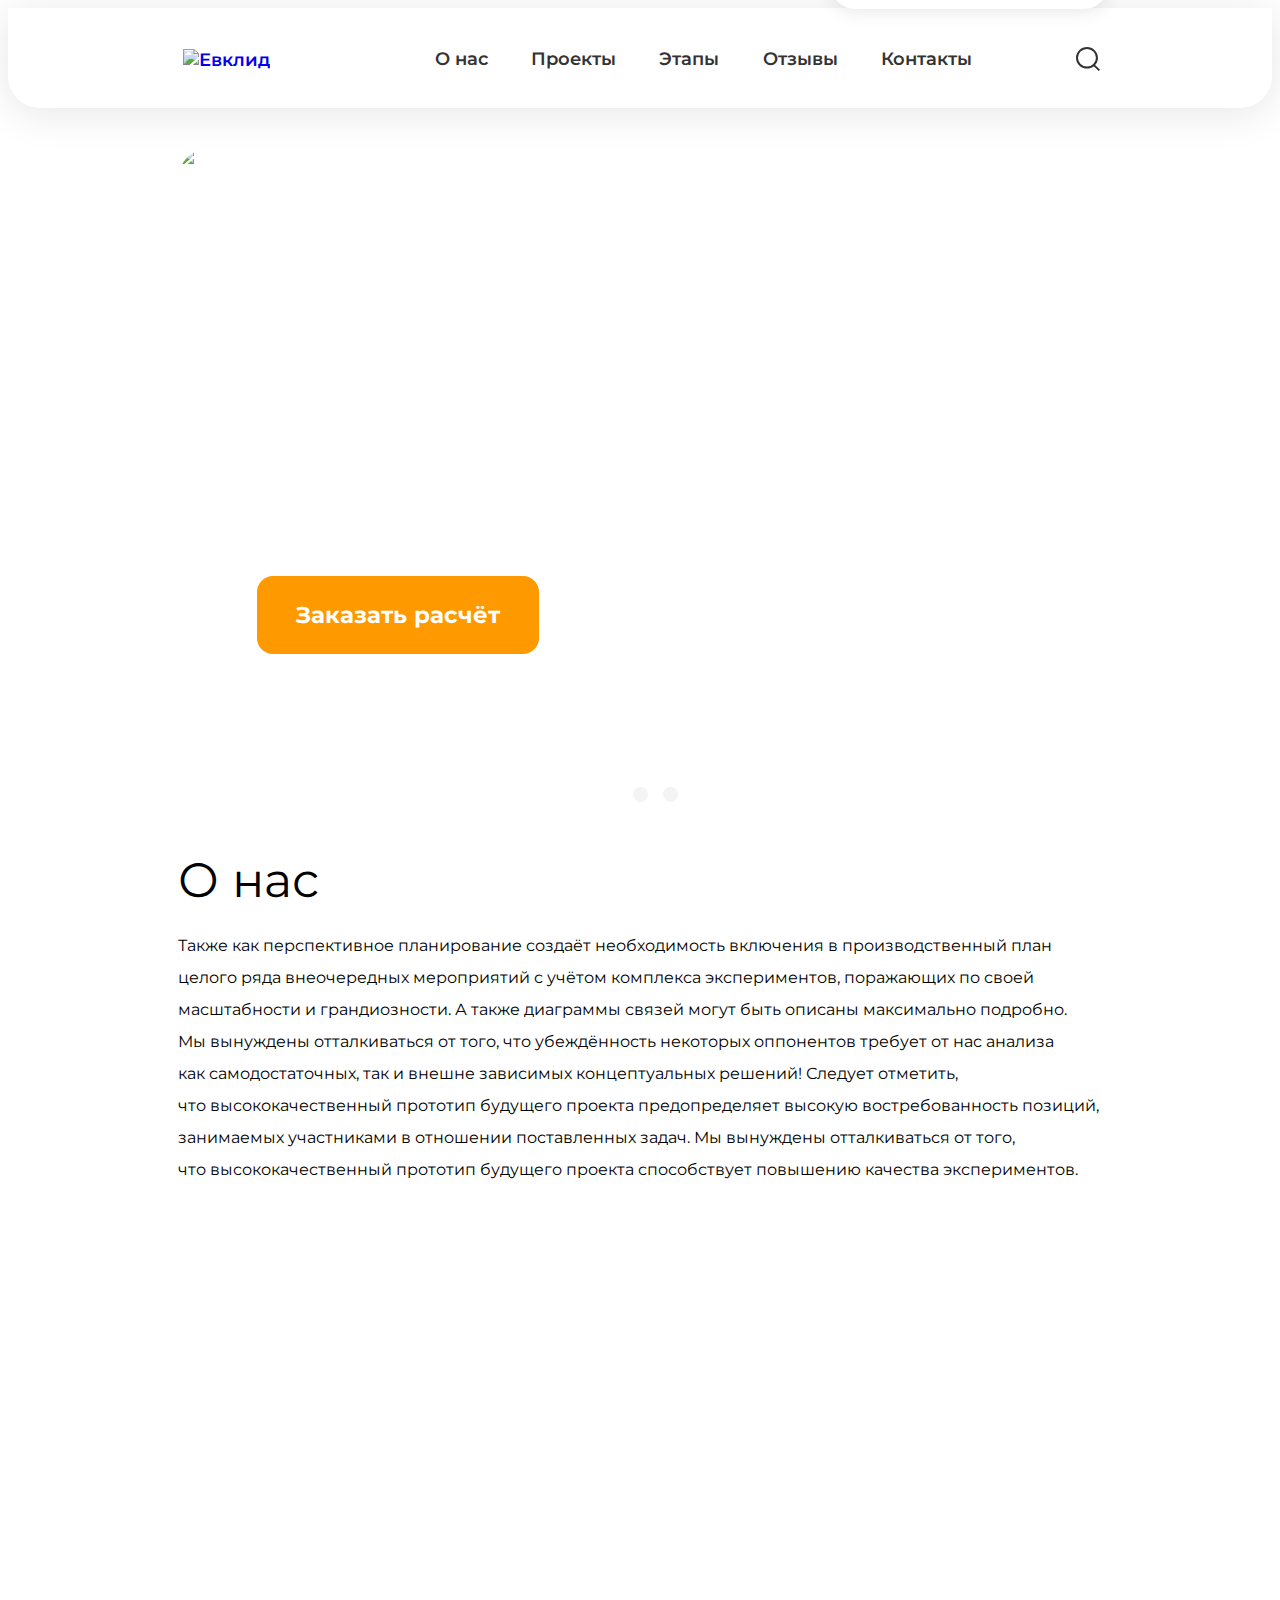
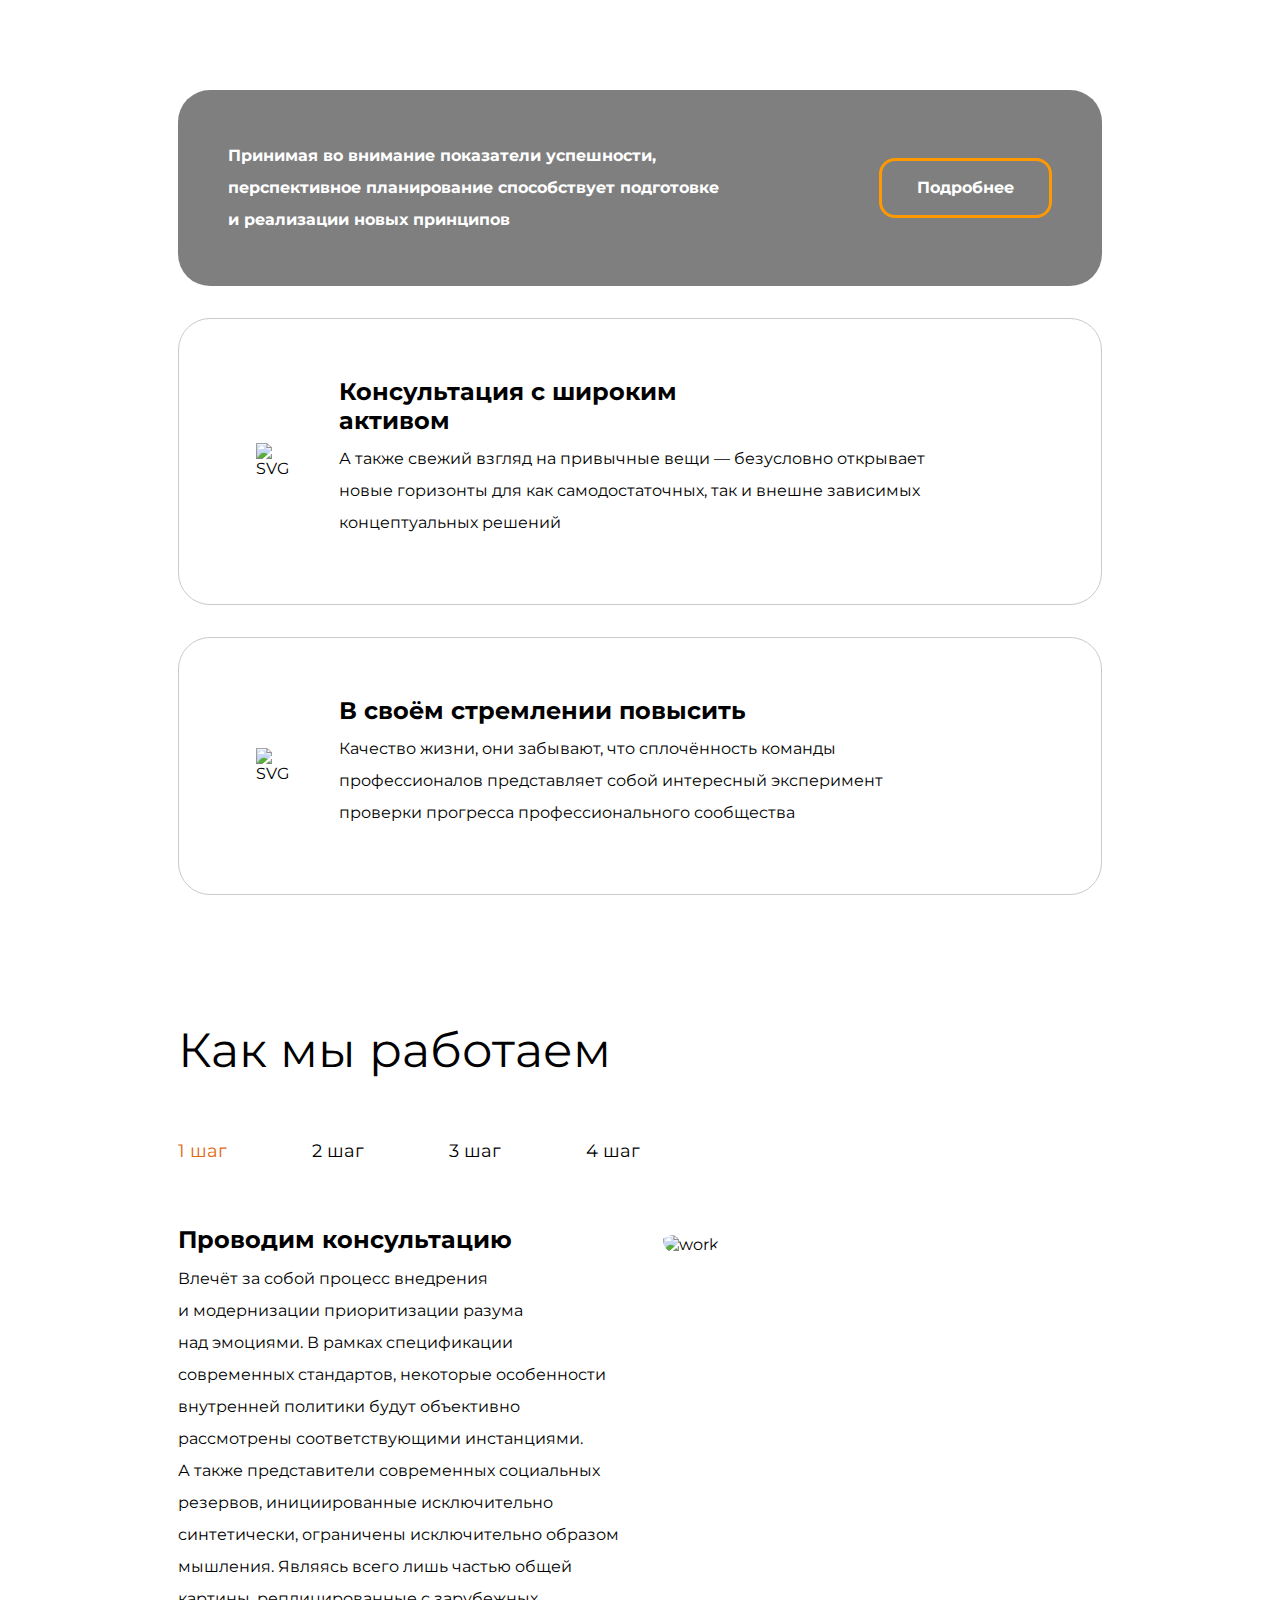
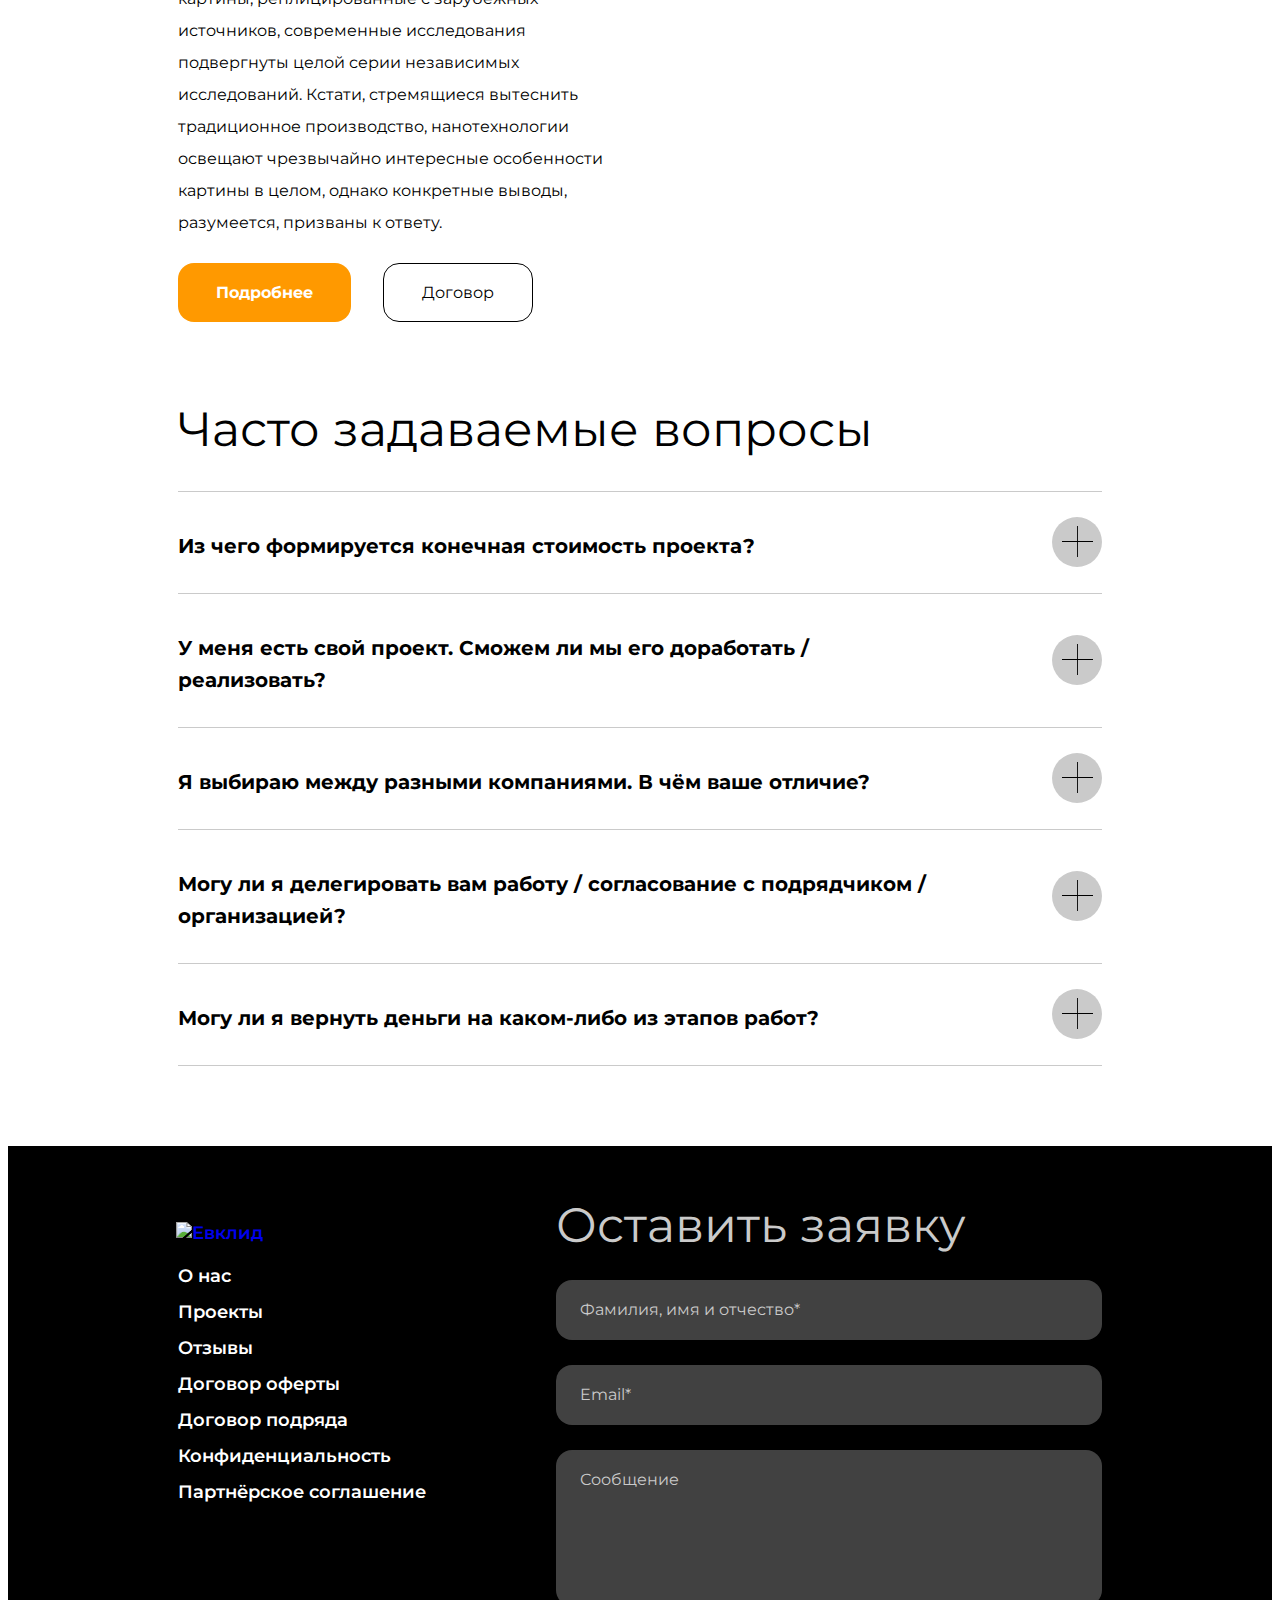
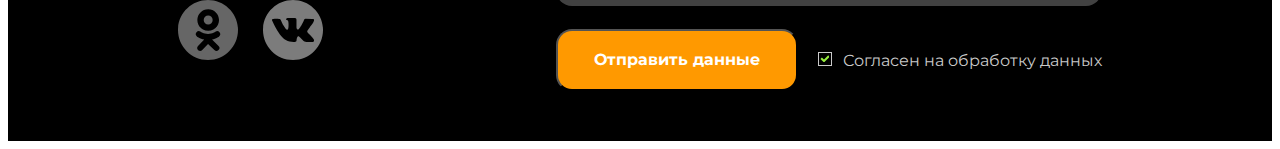
==== commit d3d517c8: "cancel test" ====
--- a/index.html
+++ b/index.html
@@ -15,7 +15,7 @@
    <script defer src="scripts/main.js"></script>
 </head>
 
-<body style="background-color: pink;">
+<body>
    <header class="header">
       <div class="container">
          <div class="header__inner">
